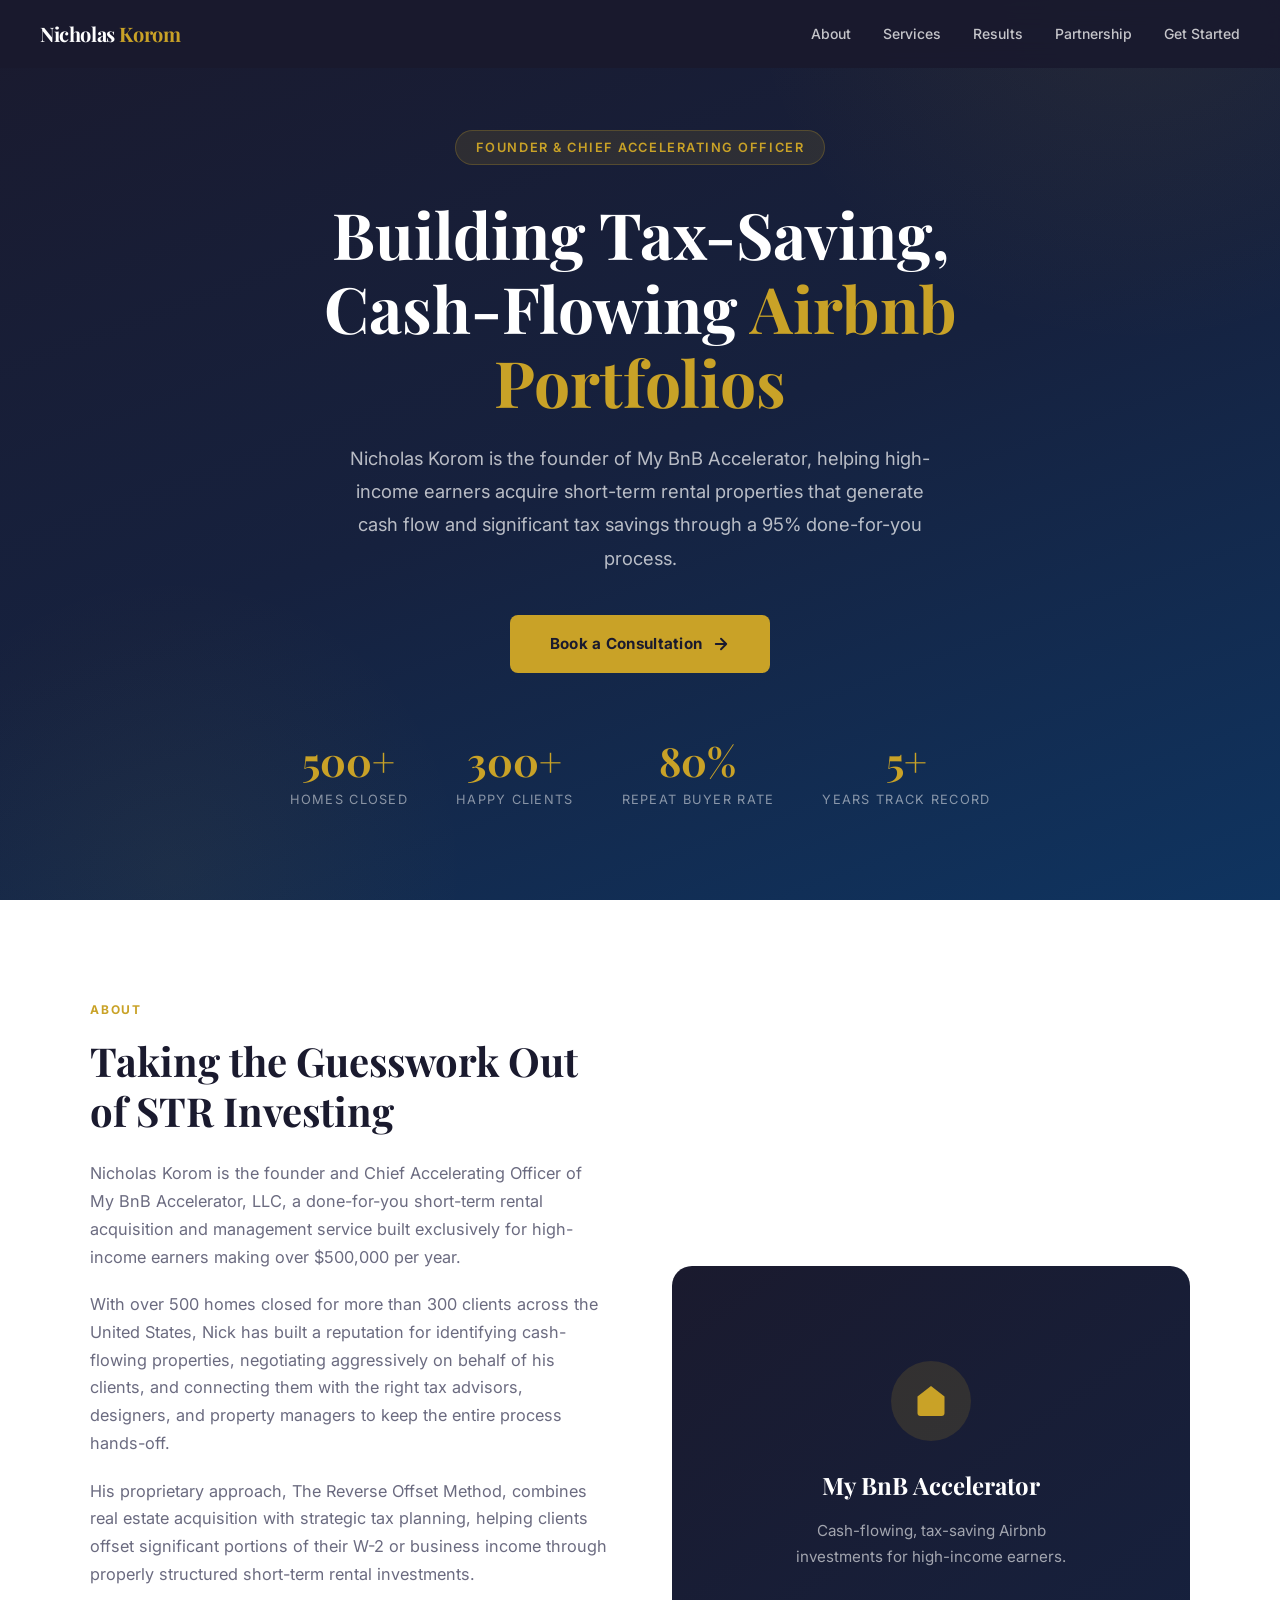
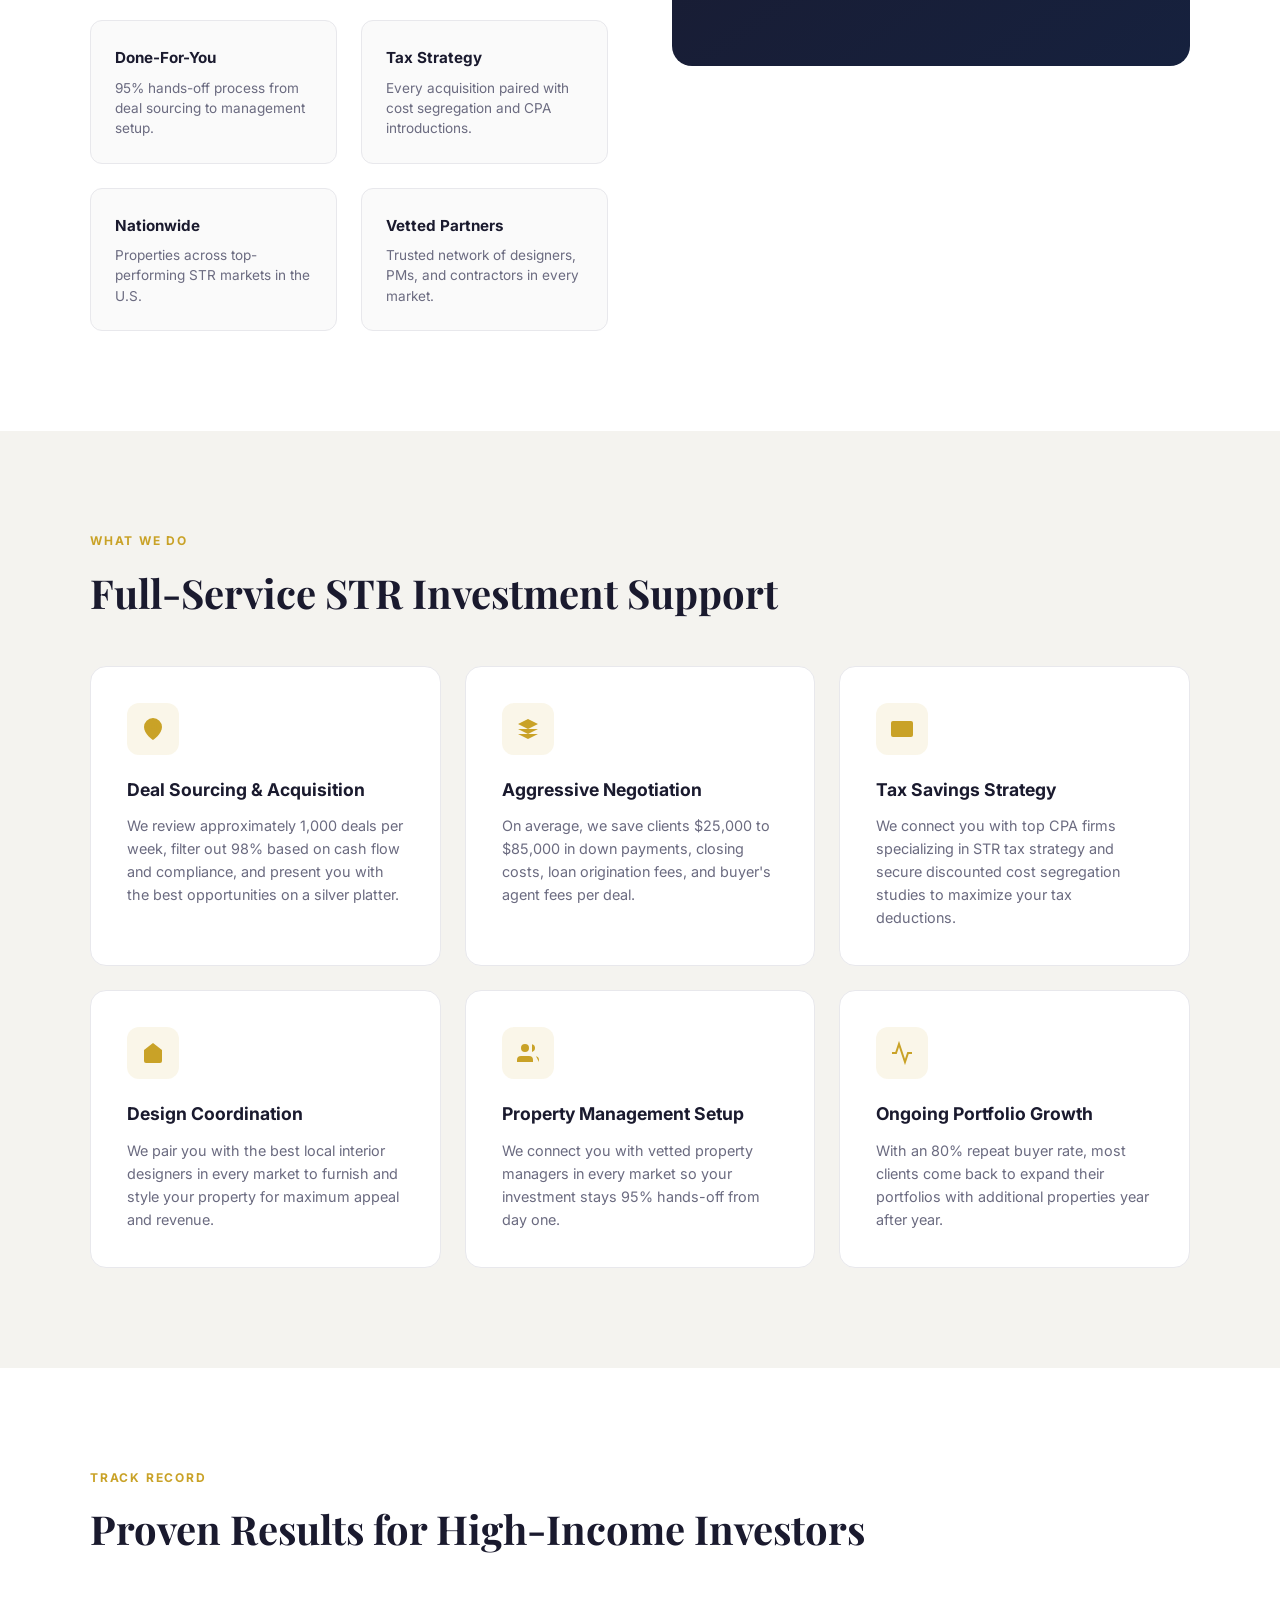
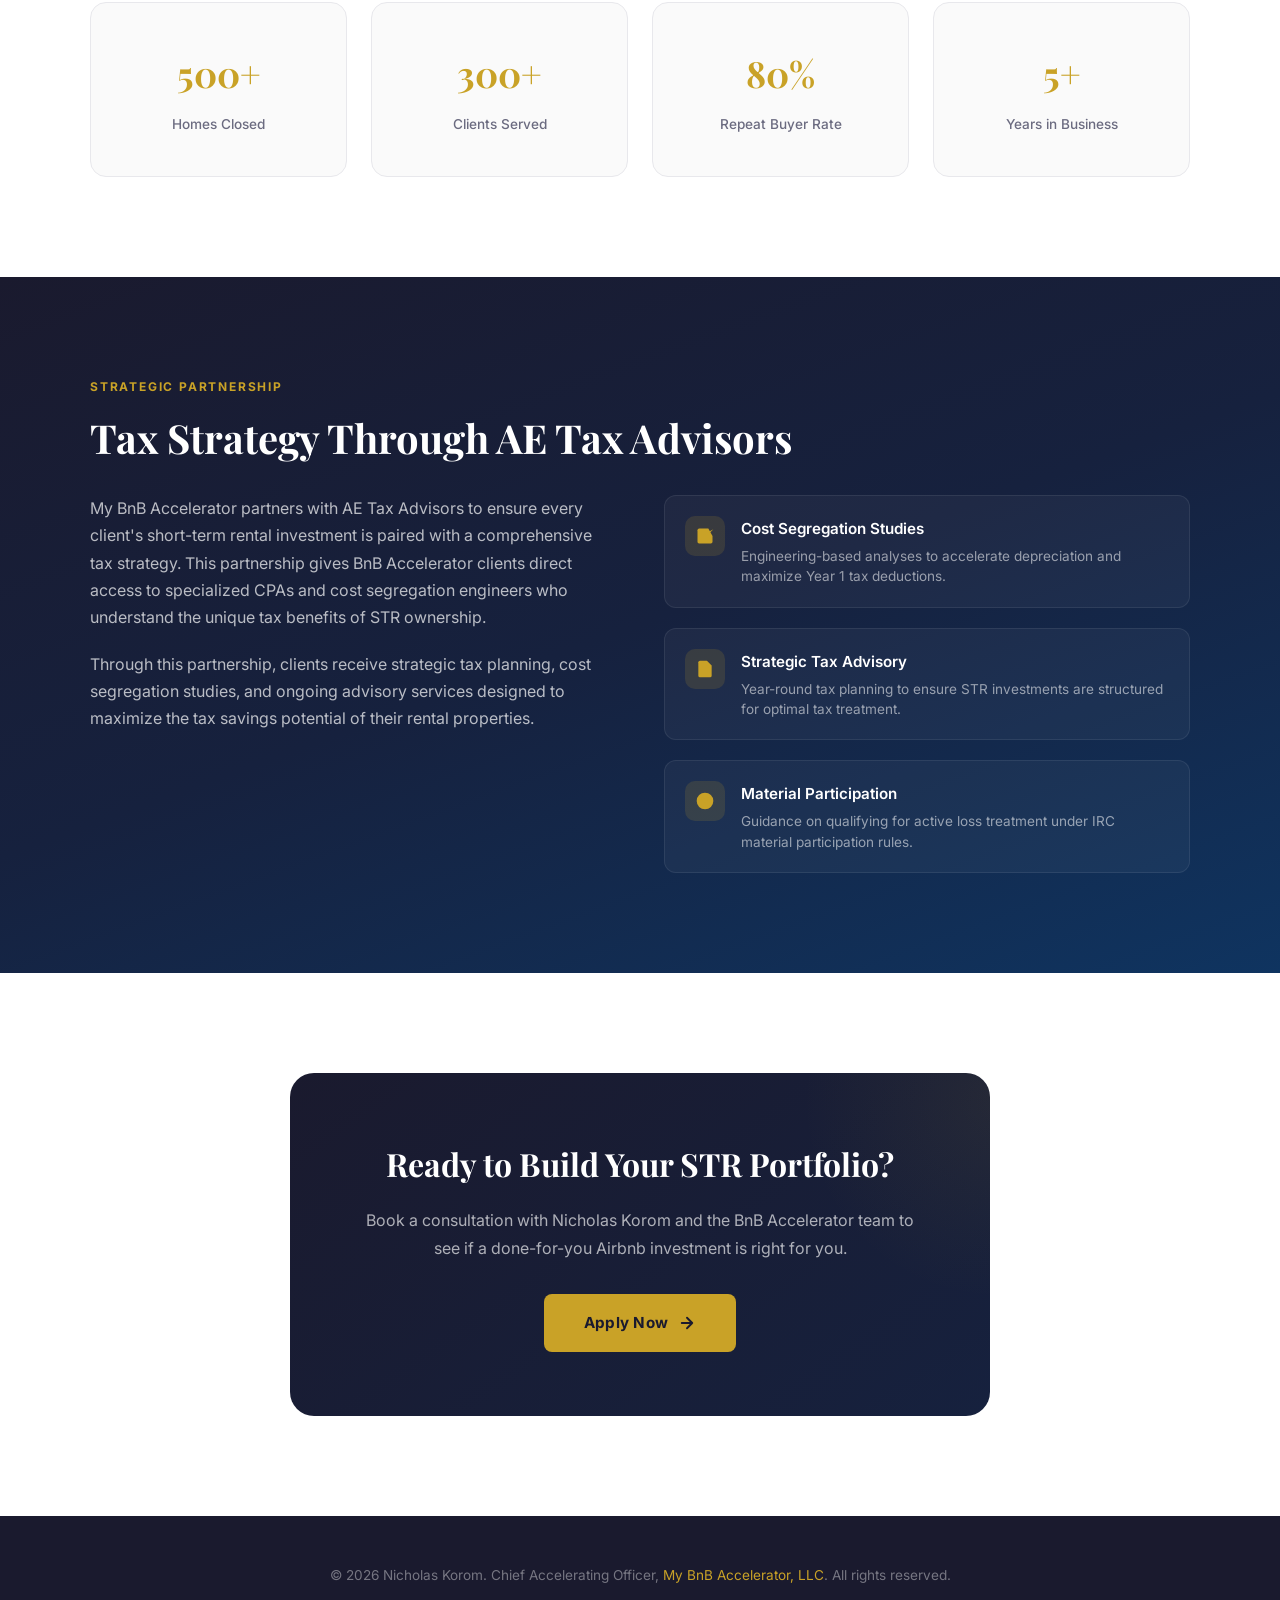
==== index.html @ 07a7a58a "Add files via upload" ====
<!DOCTYPE html>
<html lang="en">
<head>
    <meta charset="UTF-8">
    <meta name="viewport" content="width=device-width, initial-scale=1.0">
    <title>Nicholas Korom | Chief Accelerating Officer | My BnB Accelerator</title>
    <meta name="description" content="Nicholas Korom is the founder and Chief Accelerating Officer of My BnB Accelerator, LLC, helping high-income earners build tax-saving, cash-flowing short-term rental portfolios.">
    <meta name="og:title" content="Nicholas Korom | Chief Accelerating Officer">
    <meta name="og:description" content="Founder of My BnB Accelerator. 500+ homes closed. 300+ clients. Helping high-income earners build tax-saving Airbnb portfolios.">
    <meta name="og:type" content="website">
    <link rel="preconnect" href="https://fonts.googleapis.com">
    <link rel="preconnect" href="https://fonts.gstatic.com" crossorigin>
    <link href="https://fonts.googleapis.com/css2?family=Inter:wght@300;400;500;600;700;800&family=Playfair+Display:wght@600;700&display=swap" rel="stylesheet">
    <style>
        :root {
            --primary: #1a1a2e;
            --accent: #c9a227;
            --accent-light: #d4b44a;
            --text: #2d2d3a;
            --text-light: #6b6b80;
            --bg: #fafafa;
            --white: #ffffff;
            --border: #e8e8ec;
            --section-alt: #f4f3ef;
        }

        * {
            margin: 0;
            padding: 0;
            box-sizing: border-box;
        }

        html {
            scroll-behavior: smooth;
        }

        body {
            font-family: 'Inter', -apple-system, BlinkMacSystemFont, sans-serif;
            color: var(--text);
            background: var(--bg);
            line-height: 1.7;
            -webkit-font-smoothing: antialiased;
        }

        /* ---- NAV ---- */
        nav {
            position: fixed;
            top: 0;
            left: 0;
            right: 0;
            z-index: 100;
            background: rgba(26, 26, 46, 0.95);
            backdrop-filter: blur(12px);
            padding: 0 2rem;
            transition: box-shadow 0.3s;
        }
        nav.scrolled { box-shadow: 0 2px 24px rgba(0,0,0,0.18); }
        .nav-inner {
            max-width: 1200px;
            margin: 0 auto;
            display: flex;
            align-items: center;
            justify-content: space-between;
            height: 68px;
        }
        .nav-logo {
            font-family: 'Playfair Display', serif;
            font-weight: 700;
            font-size: 1.25rem;
            color: var(--white);
            text-decoration: none;
            letter-spacing: -0.02em;
        }
        .nav-logo span { color: var(--accent); }
        .nav-links { display: flex; gap: 2rem; list-style: none; }
        .nav-links a {
            color: rgba(255,255,255,0.75);
            text-decoration: none;
            font-size: 0.875rem;
            font-weight: 500;
            transition: color 0.2s;
        }
        .nav-links a:hover { color: var(--accent); }
        .hamburger {
            display: none;
            flex-direction: column;
            gap: 5px;
            cursor: pointer;
            background: none;
            border: none;
            padding: 4px;
        }
        .hamburger span {
            width: 24px;
            height: 2px;
            background: var(--white);
            border-radius: 2px;
            transition: 0.3s;
        }

        /* ---- HERO ---- */
        .hero {
            min-height: 100vh;
            background: linear-gradient(160deg, #1a1a2e 0%, #16213e 50%, #0f3460 100%);
            display: flex;
            align-items: center;
            justify-content: center;
            padding: 120px 2rem 80px;
            position: relative;
            overflow: hidden;
        }
        .hero::before {
            content: '';
            position: absolute;
            top: -50%;
            right: -20%;
            width: 800px;
            height: 800px;
            background: radial-gradient(circle, rgba(201,162,39,0.08) 0%, transparent 70%);
            border-radius: 50%;
        }
        .hero::after {
            content: '';
            position: absolute;
            bottom: -30%;
            left: -10%;
            width: 600px;
            height: 600px;
            background: radial-gradient(circle, rgba(201,162,39,0.05) 0%, transparent 70%);
            border-radius: 50%;
        }
        .hero-content {
            max-width: 800px;
            text-align: center;
            position: relative;
            z-index: 2;
        }
        .hero-badge {
            display: inline-block;
            padding: 6px 20px;
            background: rgba(201,162,39,0.12);
            border: 1px solid rgba(201,162,39,0.25);
            border-radius: 100px;
            font-size: 0.8rem;
            font-weight: 600;
            color: var(--accent);
            text-transform: uppercase;
            letter-spacing: 0.12em;
            margin-bottom: 2rem;
        }
        .hero h1 {
            font-family: 'Playfair Display', serif;
            font-size: clamp(2.5rem, 6vw, 4rem);
            color: var(--white);
            line-height: 1.15;
            margin-bottom: 1.5rem;
            font-weight: 700;
        }
        .hero h1 span { color: var(--accent); }
        .hero p {
            font-size: 1.15rem;
            color: rgba(255,255,255,0.7);
            max-width: 600px;
            margin: 0 auto 2.5rem;
            line-height: 1.8;
        }
        .hero-cta {
            display: inline-flex;
            align-items: center;
            gap: 10px;
            padding: 16px 40px;
            background: var(--accent);
            color: var(--primary);
            text-decoration: none;
            font-weight: 700;
            font-size: 0.95rem;
            border-radius: 8px;
            transition: all 0.3s;
            letter-spacing: 0.02em;
        }
        .hero-cta:hover {
            background: var(--accent-light);
            transform: translateY(-2px);
            box-shadow: 0 8px 30px rgba(201,162,39,0.3);
        }
        .hero-stats {
            display: flex;
            justify-content: center;
            gap: 3rem;
            margin-top: 4rem;
            flex-wrap: wrap;
        }
        .hero-stat {
            text-align: center;
        }
        .hero-stat-num {
            font-family: 'Playfair Display', serif;
            font-size: 2.5rem;
            font-weight: 700;
            color: var(--accent);
            line-height: 1.2;
        }
        .hero-stat-label {
            font-size: 0.8rem;
            color: rgba(255,255,255,0.5);
            text-transform: uppercase;
            letter-spacing: 0.1em;
            margin-top: 4px;
        }

        /* ---- SECTIONS ---- */
        section {
            padding: 100px 2rem;
        }
        .section-inner {
            max-width: 1100px;
            margin: 0 auto;
        }
        .section-label {
            font-size: 0.75rem;
            font-weight: 700;
            text-transform: uppercase;
            letter-spacing: 0.15em;
            color: var(--accent);
            margin-bottom: 1rem;
        }
        .section-title {
            font-family: 'Playfair Display', serif;
            font-size: clamp(1.75rem, 4vw, 2.5rem);
            color: var(--primary);
            margin-bottom: 1.5rem;
            line-height: 1.25;
        }

        /* ---- ABOUT ---- */
        .about { background: var(--white); }
        .about-grid {
            display: grid;
            grid-template-columns: 1fr 1fr;
            gap: 4rem;
            align-items: center;
        }
        .about-text p {
            color: var(--text-light);
            margin-bottom: 1.25rem;
            font-size: 1.02rem;
        }
        .about-highlights {
            display: grid;
            grid-template-columns: 1fr 1fr;
            gap: 1.5rem;
            margin-top: 2rem;
        }
        .highlight-card {
            padding: 1.5rem;
            background: var(--bg);
            border-radius: 12px;
            border: 1px solid var(--border);
        }
        .highlight-card h4 {
            font-size: 0.95rem;
            font-weight: 700;
            color: var(--primary);
            margin-bottom: 0.4rem;
        }
        .highlight-card p {
            font-size: 0.85rem;
            color: var(--text-light);
            margin: 0;
            line-height: 1.5;
        }
        .about-visual {
            background: linear-gradient(145deg, #1a1a2e, #16213e);
            border-radius: 20px;
            padding: 3rem;
            display: flex;
            flex-direction: column;
            justify-content: center;
            align-items: center;
            text-align: center;
            min-height: 400px;
        }
        .about-visual-icon {
            width: 80px;
            height: 80px;
            border-radius: 50%;
            background: rgba(201,162,39,0.15);
            display: flex;
            align-items: center;
            justify-content: center;
            margin-bottom: 1.5rem;
        }
        .about-visual-icon svg { width: 36px; height: 36px; fill: var(--accent); }
        .about-visual h3 {
            font-family: 'Playfair Display', serif;
            font-size: 1.5rem;
            color: var(--white);
            margin-bottom: 0.75rem;
        }
        .about-visual p {
            color: rgba(255,255,255,0.6);
            font-size: 0.95rem;
            max-width: 280px;
        }

        /* ---- SERVICES ---- */
        .services { background: var(--section-alt); }
        .services-grid {
            display: grid;
            grid-template-columns: repeat(3, 1fr);
            gap: 1.5rem;
            margin-top: 3rem;
        }
        .service-card {
            background: var(--white);
            border-radius: 16px;
            padding: 2.25rem;
            border: 1px solid var(--border);
            transition: all 0.3s;
        }
        .service-card:hover {
            transform: translateY(-4px);
            box-shadow: 0 12px 40px rgba(0,0,0,0.06);
            border-color: var(--accent);
        }
        .service-icon {
            width: 52px;
            height: 52px;
            background: rgba(201,162,39,0.1);
            border-radius: 12px;
            display: flex;
            align-items: center;
            justify-content: center;
            margin-bottom: 1.25rem;
        }
        .service-icon svg { width: 24px; height: 24px; fill: var(--accent); }
        .service-card h3 {
            font-size: 1.1rem;
            font-weight: 700;
            color: var(--primary);
            margin-bottom: 0.6rem;
        }
        .service-card p {
            font-size: 0.9rem;
            color: var(--text-light);
            line-height: 1.6;
        }

        /* ---- RESULTS ---- */
        .results { background: var(--white); }
        .results-grid {
            display: grid;
            grid-template-columns: repeat(4, 1fr);
            gap: 1.5rem;
            margin-top: 3rem;
        }
        .result-card {
            text-align: center;
            padding: 2.5rem 1.5rem;
            background: var(--bg);
            border-radius: 16px;
            border: 1px solid var(--border);
        }
        .result-num {
            font-family: 'Playfair Display', serif;
            font-size: 2.25rem;
            font-weight: 700;
            color: var(--accent);
            margin-bottom: 0.5rem;
        }
        .result-label {
            font-size: 0.85rem;
            color: var(--text-light);
            font-weight: 500;
        }

        /* ---- PARTNERSHIP ---- */
        .partnership {
            background: linear-gradient(160deg, #1a1a2e 0%, #16213e 50%, #0f3460 100%);
            color: var(--white);
        }
        .partnership .section-title { color: var(--white); }
        .partnership-content {
            display: grid;
            grid-template-columns: 1fr 1fr;
            gap: 3rem;
            margin-top: 2rem;
        }
        .partnership-text p {
            color: rgba(255,255,255,0.7);
            margin-bottom: 1.25rem;
            font-size: 1rem;
        }
        .partnership-features {
            display: flex;
            flex-direction: column;
            gap: 1.25rem;
        }
        .partnership-feature {
            display: flex;
            gap: 1rem;
            align-items: flex-start;
            padding: 1.25rem;
            background: rgba(255,255,255,0.04);
            border: 1px solid rgba(255,255,255,0.08);
            border-radius: 12px;
        }
        .partnership-feature-icon {
            width: 40px;
            height: 40px;
            min-width: 40px;
            border-radius: 10px;
            background: rgba(201,162,39,0.15);
            display: flex;
            align-items: center;
            justify-content: center;
        }
        .partnership-feature-icon svg { width: 20px; height: 20px; fill: var(--accent); }
        .partnership-feature h4 {
            font-size: 0.95rem;
            font-weight: 600;
            margin-bottom: 0.25rem;
        }
        .partnership-feature p {
            font-size: 0.85rem;
            color: rgba(255,255,255,0.55);
            margin: 0;
            line-height: 1.5;
        }

        /* ---- CTA ---- */
        .cta-section {
            background: var(--white);
            text-align: center;
        }
        .cta-box {
            max-width: 700px;
            margin: 0 auto;
            padding: 4rem;
            background: linear-gradient(145deg, #1a1a2e, #16213e);
            border-radius: 24px;
            position: relative;
            overflow: hidden;
        }
        .cta-box::before {
            content: '';
            position: absolute;
            top: -50%;
            right: -30%;
            width: 400px;
            height: 400px;
            background: radial-gradient(circle, rgba(201,162,39,0.08) 0%, transparent 70%);
            border-radius: 50%;
        }
        .cta-box h2 {
            font-family: 'Playfair Display', serif;
            font-size: 2rem;
            color: var(--white);
            margin-bottom: 1rem;
            position: relative;
        }
        .cta-box p {
            color: rgba(255,255,255,0.65);
            margin-bottom: 2rem;
            font-size: 1rem;
            position: relative;
        }
        .cta-box .hero-cta { position: relative; }

        /* ---- FOOTER ---- */
        footer {
            background: var(--primary);
            padding: 3rem 2rem;
            text-align: center;
        }
        footer p {
            color: rgba(255,255,255,0.4);
            font-size: 0.85rem;
        }
        footer a { color: var(--accent); text-decoration: none; }
        footer a:hover { text-decoration: underline; }

        /* ---- MOBILE ---- */
        @media (max-width: 900px) {
            .nav-links { display: none; }
            .nav-links.open {
                display: flex;
                flex-direction: column;
                position: absolute;
                top: 68px;
                left: 0;
                right: 0;
                background: var(--primary);
                padding: 1.5rem 2rem;
                gap: 1rem;
            }
            .hamburger { display: flex; }
            .about-grid,
            .partnership-content { grid-template-columns: 1fr; }
            .services-grid { grid-template-columns: 1fr; }
            .results-grid { grid-template-columns: 1fr 1fr; }
            .hero-stats { gap: 2rem; }
            .cta-box { padding: 2.5rem 1.5rem; }
        }
        @media (max-width: 500px) {
            .results-grid { grid-template-columns: 1fr; }
            .about-highlights { grid-template-columns: 1fr; }
        }
    </style>
</head>
<body>

<!-- NAV -->
<nav id="navbar">
    <div class="nav-inner">
        <a href="#" class="nav-logo">Nicholas <span>Korom</span></a>
        <ul class="nav-links" id="navLinks">
            <li><a href="#about">About</a></li>
            <li><a href="#services">Services</a></li>
            <li><a href="#results">Results</a></li>
            <li><a href="#partnership">Partnership</a></li>
            <li><a href="#contact">Get Started</a></li>
        </ul>
        <button class="hamburger" id="hamburger" aria-label="Menu">
            <span></span><span></span><span></span>
        </button>
    </div>
</nav>

<!-- HERO -->
<section class="hero">
    <div class="hero-content">
        <div class="hero-badge">Founder &amp; Chief Accelerating Officer</div>
        <h1>Building Tax-Saving, Cash-Flowing <span>Airbnb Portfolios</span></h1>
        <p>Nicholas Korom is the founder of My BnB Accelerator, helping high-income earners acquire short-term rental properties that generate cash flow and significant tax savings through a 95% done-for-you process.</p>
        <a href="#contact" class="hero-cta">
            Book a Consultation
            <svg width="18" height="18" viewBox="0 0 24 24" fill="none" stroke="currentColor" stroke-width="2.5" stroke-linecap="round" stroke-linejoin="round"><path d="M5 12h14M12 5l7 7-7 7"/></svg>
        </a>
        <div class="hero-stats">
            <div class="hero-stat">
                <div class="hero-stat-num">500+</div>
                <div class="hero-stat-label">Homes Closed</div>
            </div>
            <div class="hero-stat">
                <div class="hero-stat-num">300+</div>
                <div class="hero-stat-label">Happy Clients</div>
            </div>
            <div class="hero-stat">
                <div class="hero-stat-num">80%</div>
                <div class="hero-stat-label">Repeat Buyer Rate</div>
            </div>
            <div class="hero-stat">
                <div class="hero-stat-num">5+</div>
                <div class="hero-stat-label">Years Track Record</div>
            </div>
        </div>
    </div>
</section>

<!-- ABOUT -->
<section class="about" id="about">
    <div class="section-inner">
        <div class="about-grid">
            <div class="about-text">
                <div class="section-label">About</div>
                <h2 class="section-title">Taking the Guesswork Out of STR Investing</h2>
                <p>Nicholas Korom is the founder and Chief Accelerating Officer of My BnB Accelerator, LLC, a done-for-you short-term rental acquisition and management service built exclusively for high-income earners making over $500,000 per year.</p>
                <p>With over 500 homes closed for more than 300 clients across the United States, Nick has built a reputation for identifying cash-flowing properties, negotiating aggressively on behalf of his clients, and connecting them with the right tax advisors, designers, and property managers to keep the entire process hands-off.</p>
                <p>His proprietary approach, The Reverse Offset Method, combines real estate acquisition with strategic tax planning, helping clients offset significant portions of their W-2 or business income through properly structured short-term rental investments.</p>
                <div class="about-highlights">
                    <div class="highlight-card">
                        <h4>Done-For-You</h4>
                        <p>95% hands-off process from deal sourcing to management setup.</p>
                    </div>
                    <div class="highlight-card">
                        <h4>Tax Strategy</h4>
                        <p>Every acquisition paired with cost segregation and CPA introductions.</p>
                    </div>
                    <div class="highlight-card">
                        <h4>Nationwide</h4>
                        <p>Properties across top-performing STR markets in the U.S.</p>
                    </div>
                    <div class="highlight-card">
                        <h4>Vetted Partners</h4>
                        <p>Trusted network of designers, PMs, and contractors in every market.</p>
                    </div>
                </div>
            </div>
            <div class="about-visual">
                <div class="about-visual-icon">
                    <svg viewBox="0 0 24 24"><path d="M3 9l9-7 9 7v11a2 2 0 01-2 2H5a2 2 0 01-2-2V9z"/><polyline points="9 22 9 12 15 12 15 22" fill="none" stroke="#c9a227" stroke-width="2"/></svg>
                </div>
                <h3>My BnB Accelerator</h3>
                <p>Cash-flowing, tax-saving Airbnb investments for high-income earners.</p>
            </div>
        </div>
    </div>
</section>

<!-- SERVICES -->
<section class="services" id="services">
    <div class="section-inner">
        <div class="section-label">What We Do</div>
        <h2 class="section-title">Full-Service STR Investment Support</h2>
        <div class="services-grid">
            <div class="service-card">
                <div class="service-icon">
                    <svg viewBox="0 0 24 24"><path d="M21 10c0 7-9 13-9 13s-9-6-9-13a9 9 0 0118 0z"/><circle cx="12" cy="10" r="3" fill="none" stroke="#c9a227" stroke-width="2"/></svg>
                </div>
                <h3>Deal Sourcing &amp; Acquisition</h3>
                <p>We review approximately 1,000 deals per week, filter out 98% based on cash flow and compliance, and present you with the best opportunities on a silver platter.</p>
            </div>
            <div class="service-card">
                <div class="service-icon">
                    <svg viewBox="0 0 24 24"><path d="M12 2L2 7l10 5 10-5-10-5zM2 17l10 5 10-5M2 12l10 5 10-5"/></svg>
                </div>
                <h3>Aggressive Negotiation</h3>
                <p>On average, we save clients $25,000 to $85,000 in down payments, closing costs, loan origination fees, and buyer's agent fees per deal.</p>
            </div>
            <div class="service-card">
                <div class="service-icon">
                    <svg viewBox="0 0 24 24"><rect x="1" y="4" width="22" height="16" rx="2" ry="2"/><line x1="1" y1="10" x2="23" y2="10" stroke="#c9a227" stroke-width="2"/></svg>
                </div>
                <h3>Tax Savings Strategy</h3>
                <p>We connect you with top CPA firms specializing in STR tax strategy and secure discounted cost segregation studies to maximize your tax deductions.</p>
            </div>
            <div class="service-card">
                <div class="service-icon">
                    <svg viewBox="0 0 24 24"><path d="M3 9l9-7 9 7v11a2 2 0 01-2 2H5a2 2 0 01-2-2V9z"/></svg>
                </div>
                <h3>Design Coordination</h3>
                <p>We pair you with the best local interior designers in every market to furnish and style your property for maximum appeal and revenue.</p>
            </div>
            <div class="service-card">
                <div class="service-icon">
                    <svg viewBox="0 0 24 24"><path d="M17 21v-2a4 4 0 00-4-4H5a4 4 0 00-4 4v2"/><circle cx="9" cy="7" r="4"/><path d="M23 21v-2a4 4 0 00-3-3.87"/><path d="M16 3.13a4 4 0 010 7.75"/></svg>
                </div>
                <h3>Property Management Setup</h3>
                <p>We connect you with vetted property managers in every market so your investment stays 95% hands-off from day one.</p>
            </div>
            <div class="service-card">
                <div class="service-icon">
                    <svg viewBox="0 0 24 24"><polyline points="22 12 18 12 15 21 9 3 6 12 2 12" fill="none" stroke="#c9a227" stroke-width="2"/></svg>
                </div>
                <h3>Ongoing Portfolio Growth</h3>
                <p>With an 80% repeat buyer rate, most clients come back to expand their portfolios with additional properties year after year.</p>
            </div>
        </div>
    </div>
</section>

<!-- RESULTS -->
<section class="results" id="results">
    <div class="section-inner">
        <div class="section-label">Track Record</div>
        <h2 class="section-title">Proven Results for High-Income Investors</h2>
        <div class="results-grid">
            <div class="result-card">
                <div class="result-num">500+</div>
                <div class="result-label">Homes Closed</div>
            </div>
            <div class="result-card">
                <div class="result-num">300+</div>
                <div class="result-label">Clients Served</div>
            </div>
            <div class="result-card">
                <div class="result-num">80%</div>
                <div class="result-label">Repeat Buyer Rate</div>
            </div>
            <div class="result-card">
                <div class="result-num">5+</div>
                <div class="result-label">Years in Business</div>
            </div>
        </div>
    </div>
</section>

<!-- PARTNERSHIP -->
<section class="partnership" id="partnership">
    <div class="section-inner">
        <div class="section-label">Strategic Partnership</div>
        <h2 class="section-title">Tax Strategy Through AE Tax Advisors</h2>
        <div class="partnership-content">
            <div class="partnership-text">
                <p>My BnB Accelerator partners with AE Tax Advisors to ensure every client's short-term rental investment is paired with a comprehensive tax strategy. This partnership gives BnB Accelerator clients direct access to specialized CPAs and cost segregation engineers who understand the unique tax benefits of STR ownership.</p>
                <p>Through this partnership, clients receive strategic tax planning, cost segregation studies, and ongoing advisory services designed to maximize the tax savings potential of their rental properties.</p>
            </div>
            <div class="partnership-features">
                <div class="partnership-feature">
                    <div class="partnership-feature-icon">
                        <svg viewBox="0 0 24 24"><path d="M9 11l3 3L22 4"/><path d="M21 12v7a2 2 0 01-2 2H5a2 2 0 01-2-2V5a2 2 0 012-2h11"/></svg>
                    </div>
                    <div>
                        <h4>Cost Segregation Studies</h4>
                        <p>Engineering-based analyses to accelerate depreciation and maximize Year 1 tax deductions.</p>
                    </div>
                </div>
                <div class="partnership-feature">
                    <div class="partnership-feature-icon">
                        <svg viewBox="0 0 24 24"><path d="M14 2H6a2 2 0 00-2 2v16a2 2 0 002 2h12a2 2 0 002-2V8z"/><polyline points="14 2 14 8 20 8"/></svg>
                    </div>
                    <div>
                        <h4>Strategic Tax Advisory</h4>
                        <p>Year-round tax planning to ensure STR investments are structured for optimal tax treatment.</p>
                    </div>
                </div>
                <div class="partnership-feature">
                    <div class="partnership-feature-icon">
                        <svg viewBox="0 0 24 24"><circle cx="12" cy="12" r="10"/><path d="M16 8l-4 4-4-4" fill="none" stroke="#c9a227" stroke-width="2"/></svg>
                    </div>
                    <div>
                        <h4>Material Participation</h4>
                        <p>Guidance on qualifying for active loss treatment under IRC material participation rules.</p>
                    </div>
                </div>
            </div>
        </div>
    </div>
</section>

<!-- CTA -->
<section class="cta-section" id="contact">
    <div class="section-inner">
        <div class="cta-box">
            <h2>Ready to Build Your STR Portfolio?</h2>
            <p>Book a consultation with Nicholas Korom and the BnB Accelerator team to see if a done-for-you Airbnb investment is right for you.</p>
            <a href="https://mybnbaccelerator.com/scb-schedule-appointment" class="hero-cta" target="_blank" rel="noopener">
                Apply Now
                <svg width="18" height="18" viewBox="0 0 24 24" fill="none" stroke="currentColor" stroke-width="2.5" stroke-linecap="round" stroke-linejoin="round"><path d="M5 12h14M12 5l7 7-7 7"/></svg>
            </a>
        </div>
    </div>
</section>

<!-- FOOTER -->
<footer>
    <p>&copy; 2026 Nicholas Korom. Chief Accelerating Officer, <a href="https://mybnbaccelerator.com" target="_blank" rel="noopener">My BnB Accelerator, LLC</a>. All rights reserved.</p>
</footer>

<script>
    // Navbar scroll effect
    window.addEventListener('scroll', () => {
        document.getElementById('navbar').classList.toggle('scrolled', window.scrollY > 50);
    });
    // Mobile menu
    document.getElementById('hamburger').addEventListener('click', () => {
        document.getElementById('navLinks').classList.toggle('open');
    });
    // Close mobile menu on link click
    document.querySelectorAll('.nav-links a').forEach(link => {
        link.addEventListener('click', () => {
            document.getElementById('navLinks').classList.remove('open');
        });
    });
</script>

</body>
</html>
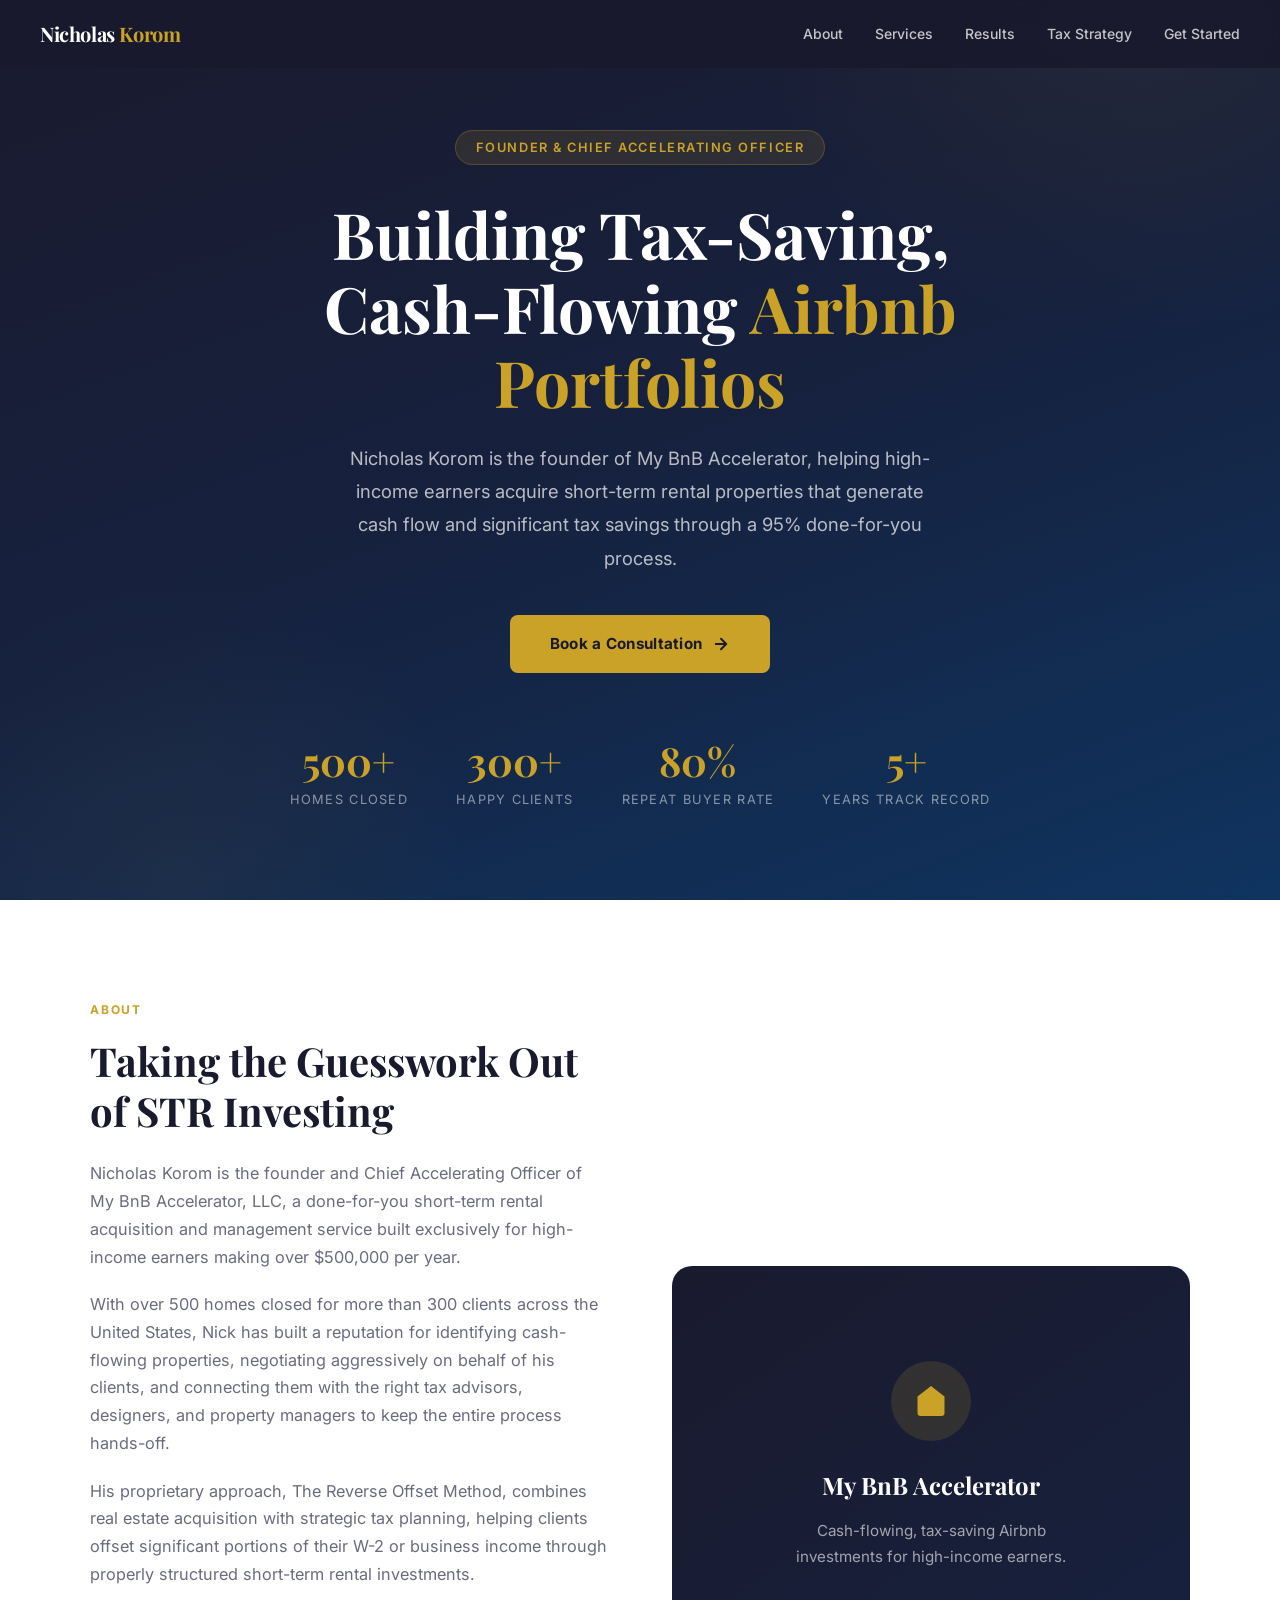
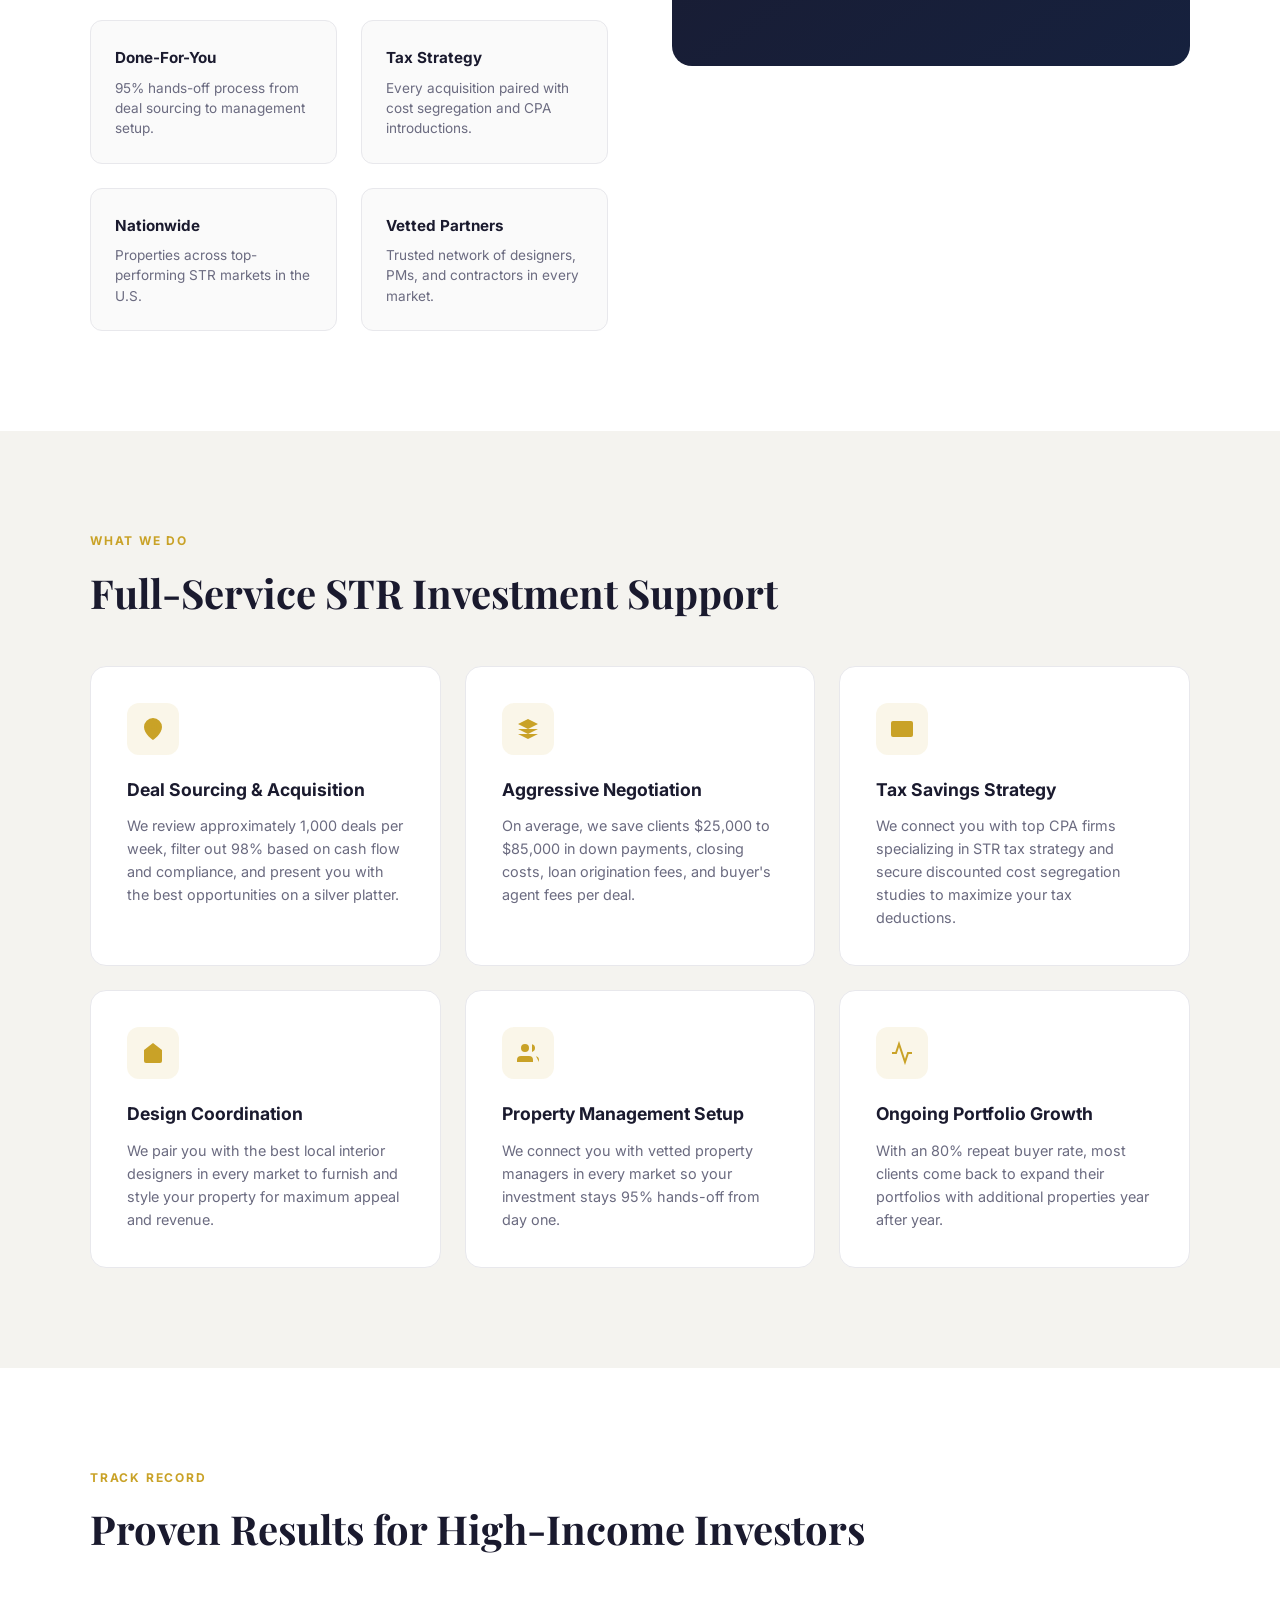
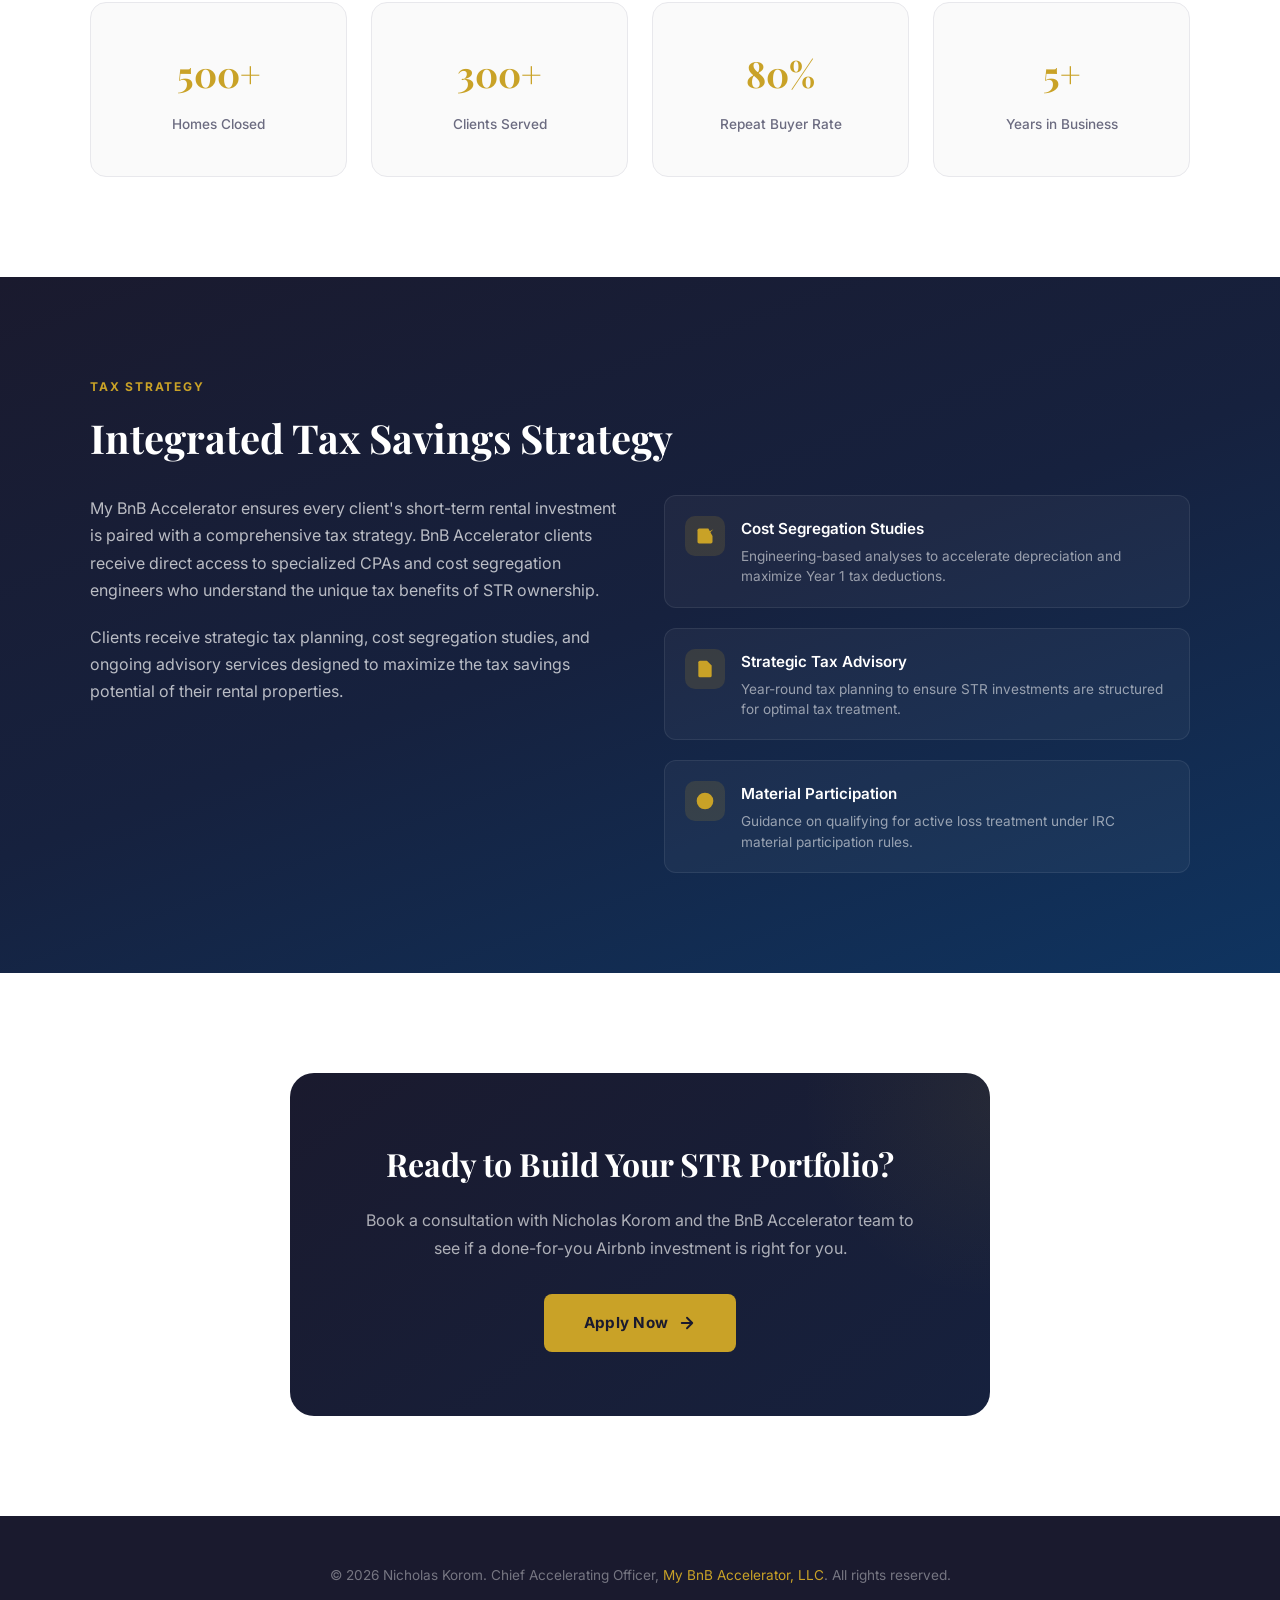
==== commit 0444ce49: "Enhance SEO and update partnership section titles Updated meta tags for SEO and changed section titl" ====
--- a/index.html
+++ b/index.html
@@ -5,9 +5,17 @@
     <meta name="viewport" content="width=device-width, initial-scale=1.0">
     <title>Nicholas Korom | Chief Accelerating Officer | My BnB Accelerator</title>
     <meta name="description" content="Nicholas Korom is the founder and Chief Accelerating Officer of My BnB Accelerator, LLC, helping high-income earners build tax-saving, cash-flowing short-term rental portfolios.">
-    <meta name="og:title" content="Nicholas Korom | Chief Accelerating Officer">
-    <meta name="og:description" content="Founder of My BnB Accelerator. 500+ homes closed. 300+ clients. Helping high-income earners build tax-saving Airbnb portfolios.">
-    <meta name="og:type" content="website">
+    <meta name="robots" content="index, follow">
+    <link rel="canonical" href="https://nickkorom.vercel.app/">
+    <meta property="og:title" content="Nicholas Korom | Chief Accelerating Officer">
+    <meta property="og:description" content="Founder of My BnB Accelerator. 500+ homes closed. 300+ clients. Helping high-income earners build tax-saving Airbnb portfolios.">
+    <meta property="og:type" content="website">
+    <meta property="og:url" content="https://nickkorom.vercel.app/">
+    <meta property="og:image" content="https://nickkorom.vercel.app/og-image.png">
+    <meta name="twitter:card" content="summary_large_image">
+    <meta name="twitter:title" content="Nicholas Korom | Chief Accelerating Officer">
+    <meta name="twitter:description" content="Founder of My BnB Accelerator. 500+ homes closed. 300+ clients. Helping high-income earners build tax-saving Airbnb portfolios.">
+    <meta name="twitter:image" content="https://nickkorom.vercel.app/og-image.png">
     <link rel="preconnect" href="https://fonts.googleapis.com">
     <link rel="preconnect" href="https://fonts.gstatic.com" crossorigin>
     <link href="https://fonts.googleapis.com/css2?family=Inter:wght@300;400;500;600;700;800&family=Playfair+Display:wght@600;700&display=swap" rel="stylesheet">
@@ -518,7 +526,7 @@
             <li><a href="#about">About</a></li>
             <li><a href="#services">Services</a></li>
             <li><a href="#results">Results</a></li>
-            <li><a href="#partnership">Partnership</a></li>
+            <li><a href="#partnership">Tax Strategy</a></li>
             <li><a href="#contact">Get Started</a></li>
         </ul>
         <button class="hamburger" id="hamburger" aria-label="Menu">
@@ -679,12 +687,12 @@
 <!-- PARTNERSHIP -->
 <section class="partnership" id="partnership">
     <div class="section-inner">
-        <div class="section-label">Strategic Partnership</div>
-        <h2 class="section-title">Tax Strategy Through AE Tax Advisors</h2>
+        <div class="section-label">Tax Strategy</div>
+        <h2 class="section-title">Integrated Tax Savings Strategy</h2>
         <div class="partnership-content">
             <div class="partnership-text">
-                <p>My BnB Accelerator partners with AE Tax Advisors to ensure every client's short-term rental investment is paired with a comprehensive tax strategy. This partnership gives BnB Accelerator clients direct access to specialized CPAs and cost segregation engineers who understand the unique tax benefits of STR ownership.</p>
-                <p>Through this partnership, clients receive strategic tax planning, cost segregation studies, and ongoing advisory services designed to maximize the tax savings potential of their rental properties.</p>
+                <p>My BnB Accelerator ensures every client's short-term rental investment is paired with a comprehensive tax strategy. BnB Accelerator clients receive direct access to specialized CPAs and cost segregation engineers who understand the unique tax benefits of STR ownership.</p>
+                <p>Clients receive strategic tax planning, cost segregation studies, and ongoing advisory services designed to maximize the tax savings potential of their rental properties.</p>
             </div>
             <div class="partnership-features">
                 <div class="partnership-feature">
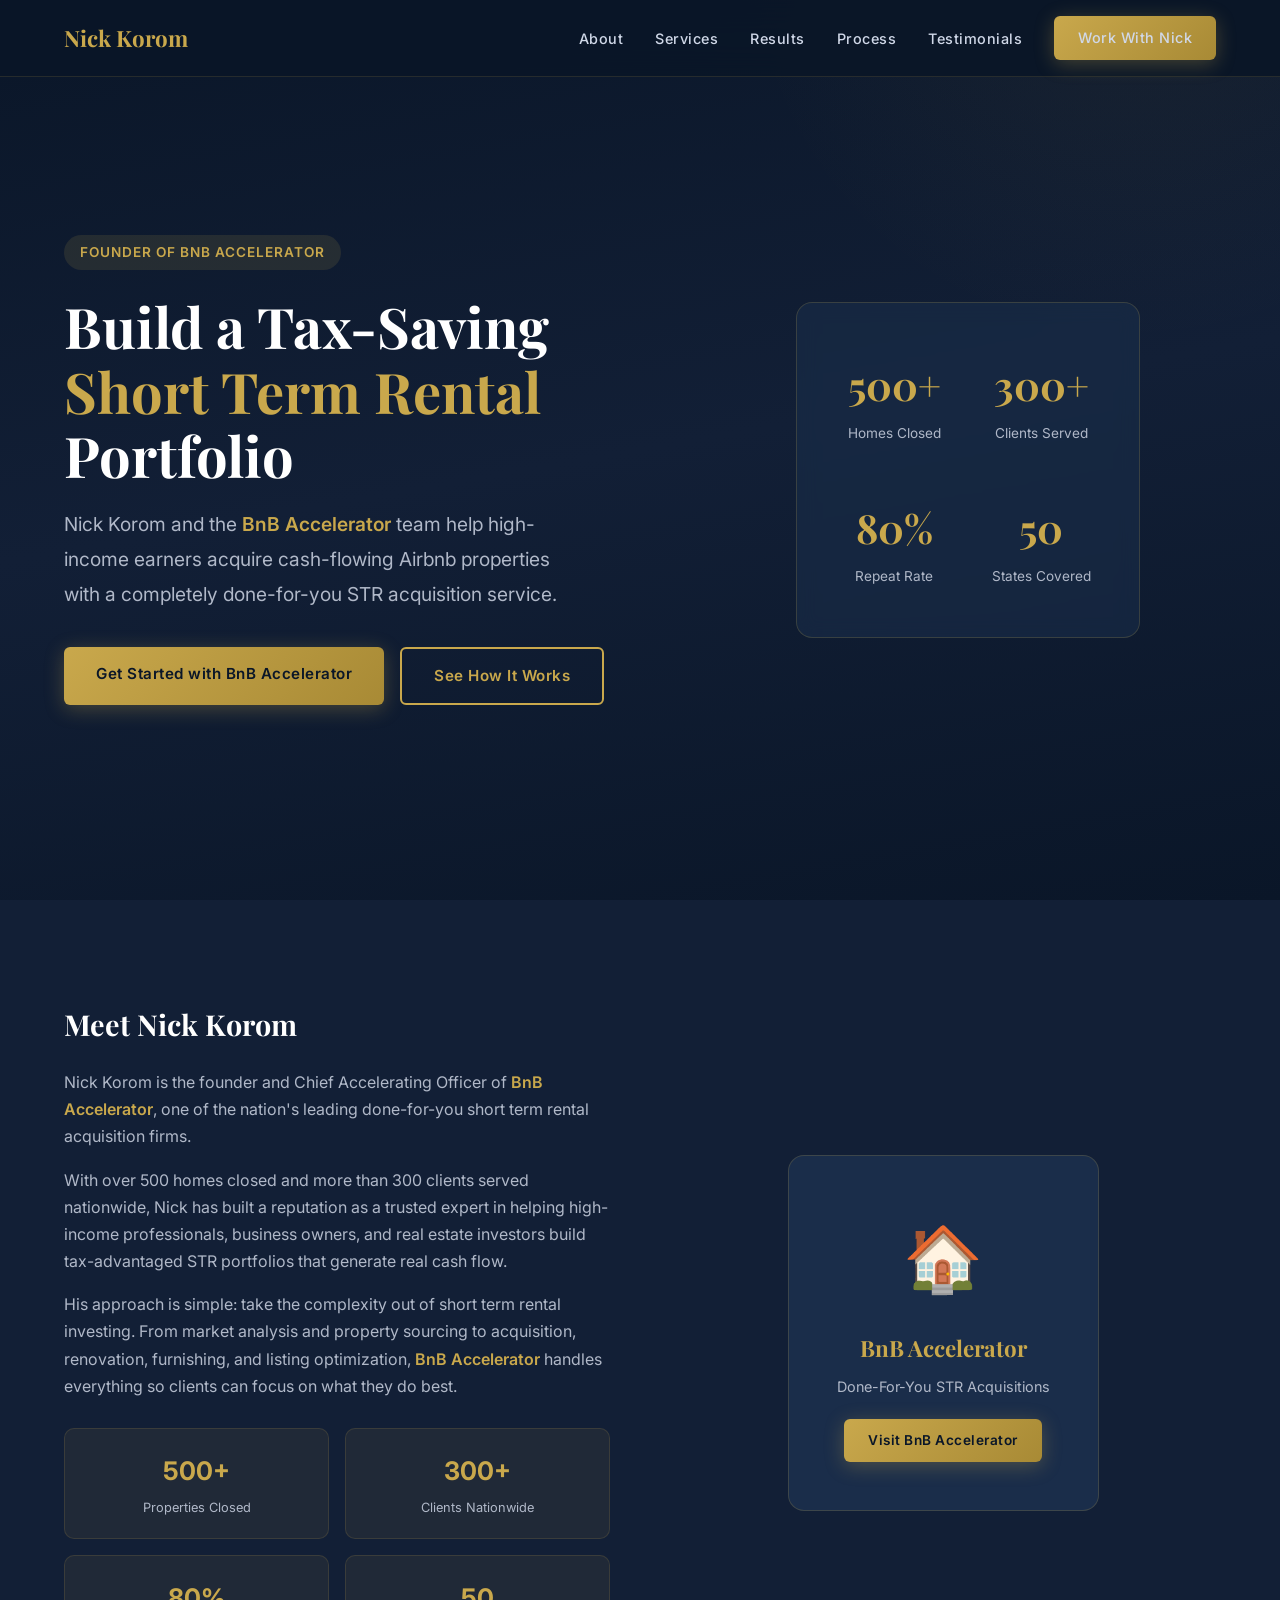
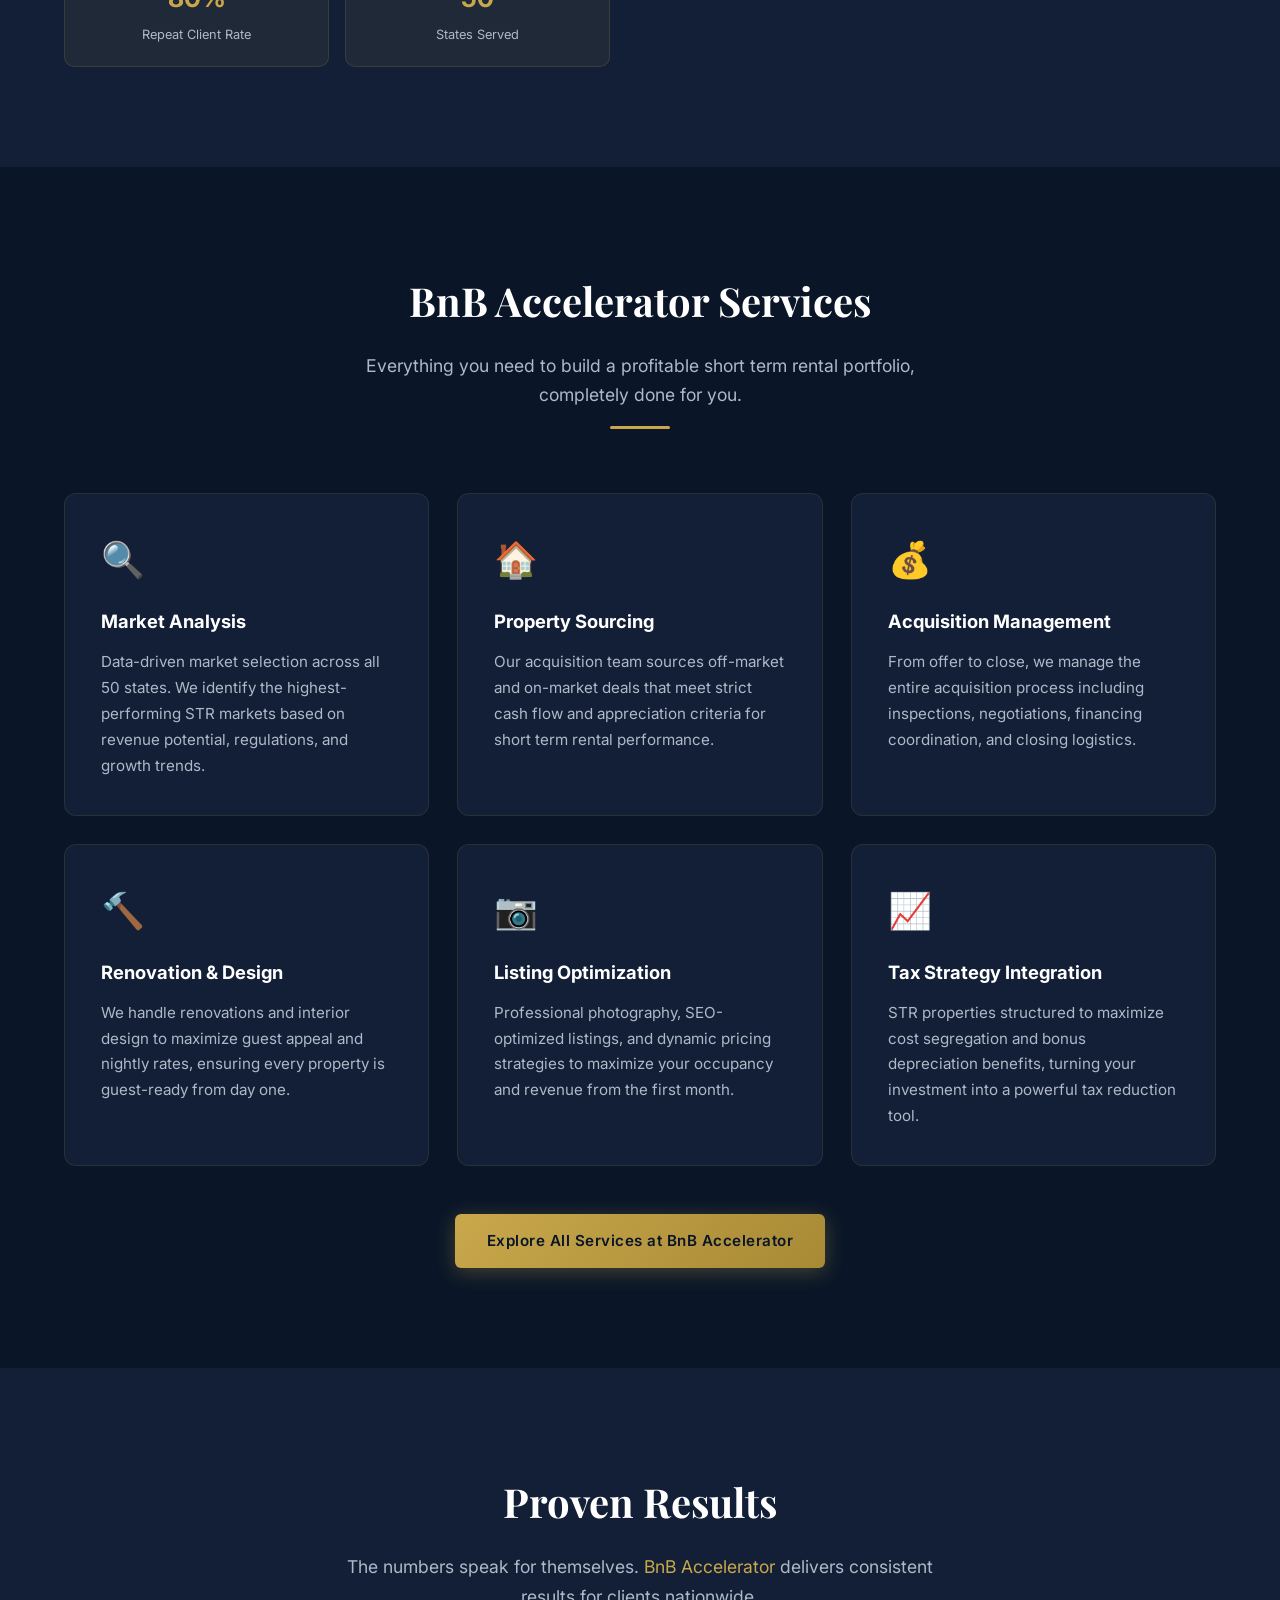
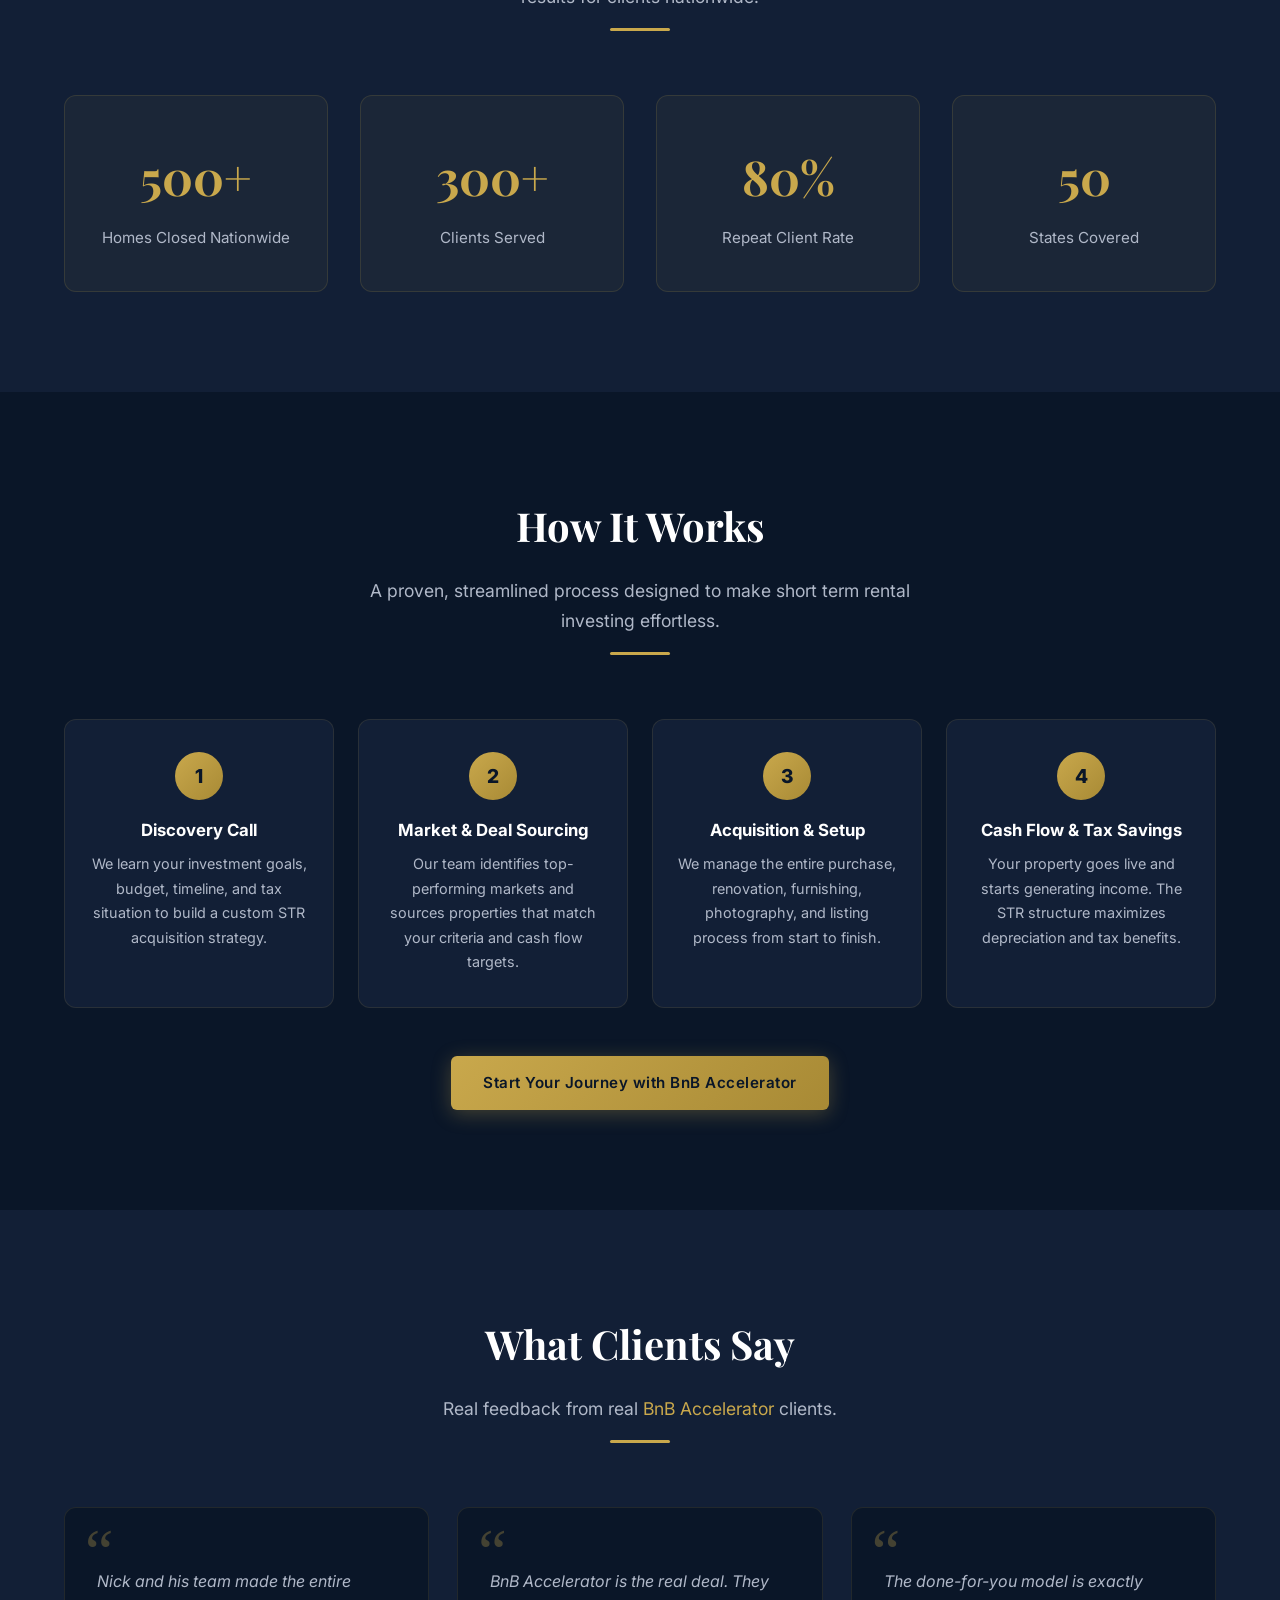
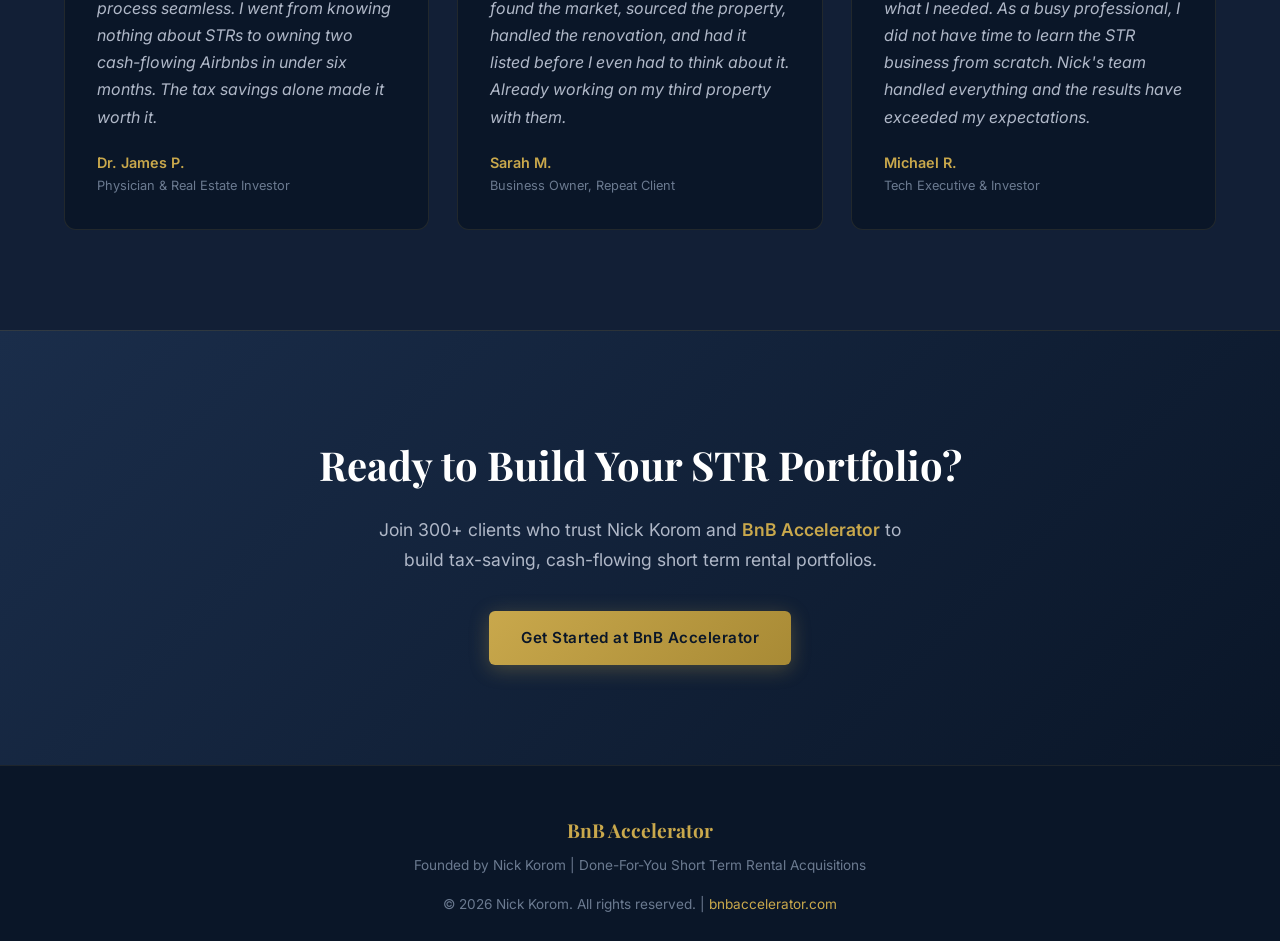
==== commit 0262985d: "Update print statement from 'Hello' to 'Goodbye'" ====
--- a/index.html
+++ b/index.html
@@ -1,767 +1,532 @@
 <!DOCTYPE html>
 <html lang="en">
 <head>
-    <meta charset="UTF-8">
-    <meta name="viewport" content="width=device-width, initial-scale=1.0">
-    <title>Nicholas Korom | Chief Accelerating Officer | My BnB Accelerator</title>
-    <meta name="description" content="Nicholas Korom is the founder and Chief Accelerating Officer of My BnB Accelerator, LLC, helping high-income earners build tax-saving, cash-flowing short-term rental portfolios.">
-    <meta name="robots" content="index, follow">
-    <link rel="canonical" href="https://nickkorom.vercel.app/">
-    <meta property="og:title" content="Nicholas Korom | Chief Accelerating Officer">
-    <meta property="og:description" content="Founder of My BnB Accelerator. 500+ homes closed. 300+ clients. Helping high-income earners build tax-saving Airbnb portfolios.">
-    <meta property="og:type" content="website">
-    <meta property="og:url" content="https://nickkorom.vercel.app/">
-    <meta property="og:image" content="https://nickkorom.vercel.app/og-image.png">
-    <meta name="twitter:card" content="summary_large_image">
-    <meta name="twitter:title" content="Nicholas Korom | Chief Accelerating Officer">
-    <meta name="twitter:description" content="Founder of My BnB Accelerator. 500+ homes closed. 300+ clients. Helping high-income earners build tax-saving Airbnb portfolios.">
-    <meta name="twitter:image" content="https://nickkorom.vercel.app/og-image.png">
-    <link rel="preconnect" href="https://fonts.googleapis.com">
-    <link rel="preconnect" href="https://fonts.gstatic.com" crossorigin>
-    <link href="https://fonts.googleapis.com/css2?family=Inter:wght@300;400;500;600;700;800&family=Playfair+Display:wght@600;700&display=swap" rel="stylesheet">
-    <style>
-        :root {
-            --primary: #1a1a2e;
-            --accent: #c9a227;
-            --accent-light: #d4b44a;
-            --text: #2d2d3a;
-            --text-light: #6b6b80;
-            --bg: #fafafa;
-            --white: #ffffff;
-            --border: #e8e8ec;
-            --section-alt: #f4f3ef;
-        }
-
-        * {
-            margin: 0;
-            padding: 0;
-            box-sizing: border-box;
-        }
-
-        html {
-            scroll-behavior: smooth;
-        }
-
-        body {
-            font-family: 'Inter', -apple-system, BlinkMacSystemFont, sans-serif;
-            color: var(--text);
-            background: var(--bg);
-            line-height: 1.7;
-            -webkit-font-smoothing: antialiased;
-        }
-
-        /* ---- NAV ---- */
-        nav {
-            position: fixed;
-            top: 0;
-            left: 0;
-            right: 0;
-            z-index: 100;
-            background: rgba(26, 26, 46, 0.95);
-            backdrop-filter: blur(12px);
-            padding: 0 2rem;
-            transition: box-shadow 0.3s;
-        }
-        nav.scrolled { box-shadow: 0 2px 24px rgba(0,0,0,0.18); }
-        .nav-inner {
-            max-width: 1200px;
-            margin: 0 auto;
-            display: flex;
-            align-items: center;
-            justify-content: space-between;
-            height: 68px;
-        }
-        .nav-logo {
-            font-family: 'Playfair Display', serif;
-            font-weight: 700;
-            font-size: 1.25rem;
-            color: var(--white);
-            text-decoration: none;
-            letter-spacing: -0.02em;
-        }
-        .nav-logo span { color: var(--accent); }
-        .nav-links { display: flex; gap: 2rem; list-style: none; }
-        .nav-links a {
-            color: rgba(255,255,255,0.75);
-            text-decoration: none;
-            font-size: 0.875rem;
-            font-weight: 500;
-            transition: color 0.2s;
-        }
-        .nav-links a:hover { color: var(--accent); }
-        .hamburger {
-            display: none;
-            flex-direction: column;
-            gap: 5px;
-            cursor: pointer;
-            background: none;
-            border: none;
-            padding: 4px;
-        }
-        .hamburger span {
-            width: 24px;
-            height: 2px;
-            background: var(--white);
-            border-radius: 2px;
-            transition: 0.3s;
-        }
-
-        /* ---- HERO ---- */
-        .hero {
-            min-height: 100vh;
-            background: linear-gradient(160deg, #1a1a2e 0%, #16213e 50%, #0f3460 100%);
-            display: flex;
-            align-items: center;
-            justify-content: center;
-            padding: 120px 2rem 80px;
-            position: relative;
-            overflow: hidden;
-        }
-        .hero::before {
-            content: '';
-            position: absolute;
-            top: -50%;
-            right: -20%;
-            width: 800px;
-            height: 800px;
-            background: radial-gradient(circle, rgba(201,162,39,0.08) 0%, transparent 70%);
-            border-radius: 50%;
-        }
-        .hero::after {
-            content: '';
-            position: absolute;
-            bottom: -30%;
-            left: -10%;
-            width: 600px;
-            height: 600px;
-            background: radial-gradient(circle, rgba(201,162,39,0.05) 0%, transparent 70%);
-            border-radius: 50%;
-        }
-        .hero-content {
-            max-width: 800px;
-            text-align: center;
-            position: relative;
-            z-index: 2;
-        }
-        .hero-badge {
-            display: inline-block;
-            padding: 6px 20px;
-            background: rgba(201,162,39,0.12);
-            border: 1px solid rgba(201,162,39,0.25);
-            border-radius: 100px;
-            font-size: 0.8rem;
-            font-weight: 600;
-            color: var(--accent);
-            text-transform: uppercase;
-            letter-spacing: 0.12em;
-            margin-bottom: 2rem;
-        }
-        .hero h1 {
-            font-family: 'Playfair Display', serif;
-            font-size: clamp(2.5rem, 6vw, 4rem);
-            color: var(--white);
-            line-height: 1.15;
-            margin-bottom: 1.5rem;
-            font-weight: 700;
-        }
-        .hero h1 span { color: var(--accent); }
-        .hero p {
-            font-size: 1.15rem;
-            color: rgba(255,255,255,0.7);
-            max-width: 600px;
-            margin: 0 auto 2.5rem;
-            line-height: 1.8;
-        }
-        .hero-cta {
-            display: inline-flex;
-            align-items: center;
-            gap: 10px;
-            padding: 16px 40px;
-            background: var(--accent);
-            color: var(--primary);
-            text-decoration: none;
-            font-weight: 700;
-            font-size: 0.95rem;
-            border-radius: 8px;
-            transition: all 0.3s;
-            letter-spacing: 0.02em;
-        }
-        .hero-cta:hover {
-            background: var(--accent-light);
-            transform: translateY(-2px);
-            box-shadow: 0 8px 30px rgba(201,162,39,0.3);
-        }
-        .hero-stats {
-            display: flex;
-            justify-content: center;
-            gap: 3rem;
-            margin-top: 4rem;
-            flex-wrap: wrap;
-        }
-        .hero-stat {
-            text-align: center;
-        }
-        .hero-stat-num {
-            font-family: 'Playfair Display', serif;
-            font-size: 2.5rem;
-            font-weight: 700;
-            color: var(--accent);
-            line-height: 1.2;
-        }
-        .hero-stat-label {
-            font-size: 0.8rem;
-            color: rgba(255,255,255,0.5);
-            text-transform: uppercase;
-            letter-spacing: 0.1em;
-            margin-top: 4px;
-        }
-
-        /* ---- SECTIONS ---- */
-        section {
-            padding: 100px 2rem;
-        }
-        .section-inner {
-            max-width: 1100px;
-            margin: 0 auto;
-        }
-        .section-label {
-            font-size: 0.75rem;
-            font-weight: 700;
-            text-transform: uppercase;
-            letter-spacing: 0.15em;
-            color: var(--accent);
-            margin-bottom: 1rem;
-        }
-        .section-title {
-            font-family: 'Playfair Display', serif;
-            font-size: clamp(1.75rem, 4vw, 2.5rem);
-            color: var(--primary);
-            margin-bottom: 1.5rem;
-            line-height: 1.25;
-        }
-
-        /* ---- ABOUT ---- */
-        .about { background: var(--white); }
-        .about-grid {
-            display: grid;
-            grid-template-columns: 1fr 1fr;
-            gap: 4rem;
-            align-items: center;
-        }
-        .about-text p {
-            color: var(--text-light);
-            margin-bottom: 1.25rem;
-            font-size: 1.02rem;
-        }
-        .about-highlights {
-            display: grid;
-            grid-template-columns: 1fr 1fr;
-            gap: 1.5rem;
-            margin-top: 2rem;
-        }
-        .highlight-card {
-            padding: 1.5rem;
-            background: var(--bg);
-            border-radius: 12px;
-            border: 1px solid var(--border);
-        }
-        .highlight-card h4 {
-            font-size: 0.95rem;
-            font-weight: 700;
-            color: var(--primary);
-            margin-bottom: 0.4rem;
-        }
-        .highlight-card p {
-            font-size: 0.85rem;
-            color: var(--text-light);
-            margin: 0;
-            line-height: 1.5;
-        }
-        .about-visual {
-            background: linear-gradient(145deg, #1a1a2e, #16213e);
-            border-radius: 20px;
-            padding: 3rem;
-            display: flex;
-            flex-direction: column;
-            justify-content: center;
-            align-items: center;
-            text-align: center;
-            min-height: 400px;
-        }
-        .about-visual-icon {
-            width: 80px;
-            height: 80px;
-            border-radius: 50%;
-            background: rgba(201,162,39,0.15);
-            display: flex;
-            align-items: center;
-            justify-content: center;
-            margin-bottom: 1.5rem;
-        }
-        .about-visual-icon svg { width: 36px; height: 36px; fill: var(--accent); }
-        .about-visual h3 {
-            font-family: 'Playfair Display', serif;
-            font-size: 1.5rem;
-            color: var(--white);
-            margin-bottom: 0.75rem;
-        }
-        .about-visual p {
-            color: rgba(255,255,255,0.6);
-            font-size: 0.95rem;
-            max-width: 280px;
-        }
-
-        /* ---- SERVICES ---- */
-        .services { background: var(--section-alt); }
-        .services-grid {
-            display: grid;
-            grid-template-columns: repeat(3, 1fr);
-            gap: 1.5rem;
-            margin-top: 3rem;
-        }
-        .service-card {
-            background: var(--white);
-            border-radius: 16px;
-            padding: 2.25rem;
-            border: 1px solid var(--border);
-            transition: all 0.3s;
-        }
-        .service-card:hover {
-            transform: translateY(-4px);
-            box-shadow: 0 12px 40px rgba(0,0,0,0.06);
-            border-color: var(--accent);
-        }
-        .service-icon {
-            width: 52px;
-            height: 52px;
-            background: rgba(201,162,39,0.1);
-            border-radius: 12px;
-            display: flex;
-            align-items: center;
-            justify-content: center;
-            margin-bottom: 1.25rem;
-        }
-        .service-icon svg { width: 24px; height: 24px; fill: var(--accent); }
-        .service-card h3 {
-            font-size: 1.1rem;
-            font-weight: 700;
-            color: var(--primary);
-            margin-bottom: 0.6rem;
-        }
-        .service-card p {
-            font-size: 0.9rem;
-            color: var(--text-light);
-            line-height: 1.6;
-        }
-
-        /* ---- RESULTS ---- */
-        .results { background: var(--white); }
-        .results-grid {
-            display: grid;
-            grid-template-columns: repeat(4, 1fr);
-            gap: 1.5rem;
-            margin-top: 3rem;
-        }
-        .result-card {
-            text-align: center;
-            padding: 2.5rem 1.5rem;
-            background: var(--bg);
-            border-radius: 16px;
-            border: 1px solid var(--border);
-        }
-        .result-num {
-            font-family: 'Playfair Display', serif;
-            font-size: 2.25rem;
-            font-weight: 700;
-            color: var(--accent);
-            margin-bottom: 0.5rem;
-        }
-        .result-label {
-            font-size: 0.85rem;
-            color: var(--text-light);
-            font-weight: 500;
-        }
-
-        /* ---- PARTNERSHIP ---- */
-        .partnership {
-            background: linear-gradient(160deg, #1a1a2e 0%, #16213e 50%, #0f3460 100%);
-            color: var(--white);
-        }
-        .partnership .section-title { color: var(--white); }
-        .partnership-content {
-            display: grid;
-            grid-template-columns: 1fr 1fr;
-            gap: 3rem;
-            margin-top: 2rem;
-        }
-        .partnership-text p {
-            color: rgba(255,255,255,0.7);
-            margin-bottom: 1.25rem;
-            font-size: 1rem;
-        }
-        .partnership-features {
-            display: flex;
-            flex-direction: column;
-            gap: 1.25rem;
-        }
-        .partnership-feature {
-            display: flex;
-            gap: 1rem;
-            align-items: flex-start;
-            padding: 1.25rem;
-            background: rgba(255,255,255,0.04);
-            border: 1px solid rgba(255,255,255,0.08);
-            border-radius: 12px;
-        }
-        .partnership-feature-icon {
-            width: 40px;
-            height: 40px;
-            min-width: 40px;
-            border-radius: 10px;
-            background: rgba(201,162,39,0.15);
-            display: flex;
-            align-items: center;
-            justify-content: center;
-        }
-        .partnership-feature-icon svg { width: 20px; height: 20px; fill: var(--accent); }
-        .partnership-feature h4 {
-            font-size: 0.95rem;
-            font-weight: 600;
-            margin-bottom: 0.25rem;
-        }
-        .partnership-feature p {
-            font-size: 0.85rem;
-            color: rgba(255,255,255,0.55);
-            margin: 0;
-            line-height: 1.5;
-        }
-
-        /* ---- CTA ---- */
-        .cta-section {
-            background: var(--white);
-            text-align: center;
-        }
-        .cta-box {
-            max-width: 700px;
-            margin: 0 auto;
-            padding: 4rem;
-            background: linear-gradient(145deg, #1a1a2e, #16213e);
-            border-radius: 24px;
-            position: relative;
-            overflow: hidden;
-        }
-        .cta-box::before {
-            content: '';
-            position: absolute;
-            top: -50%;
-            right: -30%;
-            width: 400px;
-            height: 400px;
-            background: radial-gradient(circle, rgba(201,162,39,0.08) 0%, transparent 70%);
-            border-radius: 50%;
-        }
-        .cta-box h2 {
-            font-family: 'Playfair Display', serif;
-            font-size: 2rem;
-            color: var(--white);
-            margin-bottom: 1rem;
-            position: relative;
-        }
-        .cta-box p {
-            color: rgba(255,255,255,0.65);
-            margin-bottom: 2rem;
-            font-size: 1rem;
-            position: relative;
-        }
-        .cta-box .hero-cta { position: relative; }
-
-        /* ---- FOOTER ---- */
-        footer {
-            background: var(--primary);
-            padding: 3rem 2rem;
-            text-align: center;
-        }
-        footer p {
-            color: rgba(255,255,255,0.4);
-            font-size: 0.85rem;
-        }
-        footer a { color: var(--accent); text-decoration: none; }
-        footer a:hover { text-decoration: underline; }
-
-        /* ---- MOBILE ---- */
-        @media (max-width: 900px) {
-            .nav-links { display: none; }
-            .nav-links.open {
-                display: flex;
-                flex-direction: column;
-                position: absolute;
-                top: 68px;
-                left: 0;
-                right: 0;
-                background: var(--primary);
-                padding: 1.5rem 2rem;
-                gap: 1rem;
-            }
-            .hamburger { display: flex; }
-            .about-grid,
-            .partnership-content { grid-template-columns: 1fr; }
-            .services-grid { grid-template-columns: 1fr; }
-            .results-grid { grid-template-columns: 1fr 1fr; }
-            .hero-stats { gap: 2rem; }
-            .cta-box { padding: 2.5rem 1.5rem; }
-        }
-        @media (max-width: 500px) {
-            .results-grid { grid-template-columns: 1fr; }
-            .about-highlights { grid-template-columns: 1fr; }
-        }
-    </style>
+  <meta charset="UTF-8">
+  <meta name="viewport" content="width=device-width, initial-scale=1.0">
+  <title>Nick Korom | Founder of BnB Accelerator | Done-For-You Short Term Rental Acquisitions</title>
+  <meta name="description" content="Nick Korom is the founder and Chief Accelerating Officer of BnB Accelerator. Helping high-income earners build tax-saving, cash-flowing short-term rental portfolios with done-for-you STR acquisition services. 500+ homes closed, 300+ clients served.">
+  <meta name="keywords" content="Nick Korom, BnB Accelerator, done-for-you STR, short term rental acquisition, Airbnb investing, STR portfolio, real estate investment, short term rental expert">
+  <meta name="robots" content="index, follow">
+  <link rel="canonical" href="https://nickkorom.vercel.app">
+
+  <!-- Open Graph -->
+  <meta property="og:type" content="website">
+  <meta property="og:title" content="Nick Korom | Founder of BnB Accelerator">
+  <meta property="og:description" content="Founder of BnB Accelerator. 500+ homes closed, 300+ clients. Done-for-you short term rental acquisitions for high-income earners.">
+  <meta property="og:url" content="https://nickkorom.vercel.app">
+  <meta property="og:site_name" content="Nick Korom">
+
+  <!-- Twitter -->
+  <meta name="twitter:card" content="summary_large_image">
+  <meta name="twitter:title" content="Nick Korom | Founder of BnB Accelerator">
+  <meta name="twitter:description" content="Founder of BnB Accelerator. 500+ homes closed, 300+ clients. Done-for-you short term rental acquisitions.">
+
+  <!-- Schema: Person -->
+  <script type="application/ld+json">
+  {
+    "@context": "https://schema.org",
+    "@type": "Person",
+    "name": "Nick Korom",
+    "jobTitle": "Founder & Chief Accelerating Officer",
+    "worksFor": {
+      "@type": "Organization",
+      "name": "BnB Accelerator",
+      "url": "https://bnbaccelerator.com"
+    },
+    "url": "https://nickkorom.vercel.app",
+    "sameAs": ["https://bnbaccelerator.com"],
+    "knowsAbout": ["Short Term Rentals", "Real Estate Investment", "Airbnb", "STR Acquisitions", "Tax Strategy"]
+  }
+  </script>
+
+  <!-- Schema: Organization -->
+  <script type="application/ld+json">
+  {
+    "@context": "https://schema.org",
+    "@type": "Organization",
+    "name": "BnB Accelerator",
+    "url": "https://bnbaccelerator.com",
+    "founder": {
+      "@type": "Person",
+      "name": "Nick Korom"
+    },
+    "description": "Done-for-you short term rental acquisition and portfolio building for high-income earners.",
+    "areaServed": "United States",
+    "serviceType": ["Short Term Rental Acquisitions", "STR Portfolio Building", "Real Estate Investment Consulting"]
+  }
+  </script>
+
+  <link rel="preconnect" href="https://fonts.googleapis.com">
+  <link rel="preconnect" href="https://fonts.gstatic.com" crossorigin>
+  <link href="https://fonts.googleapis.com/css2?family=Inter:wght@300;400;500;600;700;800;900&family=Playfair+Display:wght@400;600;700&display=swap" rel="stylesheet">
+
+  <style>
+    :root {
+      --navy: #0a1628;
+      --navy-light: #121f36;
+      --navy-mid: #1a2d4a;
+      --gold: #c9a84c;
+      --gold-light: #e2c76a;
+      --gold-dark: #a88a35;
+      --white: #ffffff;
+      --off-white: #f0f0f0;
+      --gray-light: #b0b8c8;
+      --gray: #6b7a90;
+      --text-light: #d0d8e8;
+    }
+
+    * { margin: 0; padding: 0; box-sizing: border-box; }
+
+    html { scroll-behavior: smooth; }
+
+    body {
+      font-family: 'Inter', -apple-system, BlinkMacSystemFont, sans-serif;
+      background: var(--navy);
+      color: var(--text-light);
+      line-height: 1.7;
+      overflow-x: hidden;
+    }
+
+    .container { max-width: 1200px; margin: 0 auto; padding: 0 24px; }
+
+    /* NAV */
+    nav {
+      position: fixed; top: 0; left: 0; right: 0; z-index: 1000;
+      background: rgba(10, 22, 40, 0.92);
+      backdrop-filter: blur(20px);
+      border-bottom: 1px solid rgba(201, 168, 76, 0.15);
+      padding: 16px 0;
+      transition: all 0.3s ease;
+    }
+    nav .container { display: flex; justify-content: space-between; align-items: center; }
+    .nav-logo { font-family: 'Playfair Display', serif; font-size: 1.4rem; font-weight: 700; color: var(--gold); text-decoration: none; }
+    .nav-links { display: flex; list-style: none; gap: 32px; align-items: center; }
+    .nav-links a { color: var(--text-light); text-decoration: none; font-size: 0.9rem; font-weight: 500; letter-spacing: 0.5px; transition: color 0.3s; }
+    .nav-links a:hover { color: var(--gold); }
+    .nav-toggle { display: none; background: none; border: none; color: var(--gold); font-size: 1.5rem; cursor: pointer; }
+
+    /* BUTTONS */
+    .btn {
+      display: inline-block; padding: 14px 32px; border-radius: 6px;
+      text-decoration: none; font-weight: 600; font-size: 0.95rem;
+      letter-spacing: 0.5px; transition: all 0.3s ease; cursor: pointer; border: none;
+    }
+    .btn-gold {
+      background: linear-gradient(135deg, var(--gold), var(--gold-dark));
+      color: var(--navy); box-shadow: 0 4px 20px rgba(201, 168, 76, 0.3);
+    }
+    .btn-gold:hover {
+      background: linear-gradient(135deg, var(--gold-light), var(--gold));
+      box-shadow: 0 6px 30px rgba(201, 168, 76, 0.4); transform: translateY(-2px);
+    }
+    .btn-outline {
+      border: 2px solid var(--gold); color: var(--gold); background: transparent;
+    }
+    .btn-outline:hover { background: var(--gold); color: var(--navy); }
+
+    /* HERO */
+    .hero {
+      min-height: 100vh; display: flex; align-items: center;
+      padding: 120px 0 80px;
+      background: linear-gradient(170deg, var(--navy) 0%, var(--navy-light) 50%, var(--navy) 100%);
+      position: relative; overflow: hidden;
+    }
+    .hero::before {
+      content: ''; position: absolute; top: -50%; right: -20%;
+      width: 800px; height: 800px;
+      background: radial-gradient(circle, rgba(201,168,76,0.06) 0%, transparent 70%);
+      border-radius: 50%;
+    }
+    .hero .container { display: flex; align-items: center; gap: 60px; position: relative; z-index: 2; }
+    .hero-text { flex: 1.2; }
+    .hero-text .tag {
+      display: inline-block; background: rgba(201,168,76,0.12);
+      color: var(--gold); padding: 6px 16px; border-radius: 50px;
+      font-size: 0.85rem; font-weight: 600; letter-spacing: 1px;
+      margin-bottom: 24px; text-transform: uppercase;
+    }
+    .hero-text h1 {
+      font-family: 'Playfair Display', serif; font-size: 3.5rem; font-weight: 700;
+      color: var(--white); line-height: 1.15; margin-bottom: 20px;
+    }
+    .hero-text h1 span { color: var(--gold); }
+    .hero-text .subtitle {
+      font-size: 1.2rem; color: var(--gray-light); margin-bottom: 36px;
+      max-width: 520px; line-height: 1.8;
+    }
+    .hero-buttons { display: flex; gap: 16px; flex-wrap: wrap; }
+    .hero-visual { flex: 1; display: flex; justify-content: center; }
+    .hero-stats {
+      display: grid; grid-template-columns: 1fr 1fr; gap: 16px;
+      background: rgba(26, 45, 74, 0.6); border: 1px solid rgba(201,168,76,0.2);
+      border-radius: 16px; padding: 32px; backdrop-filter: blur(10px);
+    }
+    .stat-item { text-align: center; padding: 16px; }
+    .stat-num {
+      font-family: 'Playfair Display', serif; font-size: 2.5rem;
+      font-weight: 700; color: var(--gold); display: block;
+    }
+    .stat-label { font-size: 0.85rem; color: var(--gray-light); margin-top: 4px; }
+
+    /* SECTIONS */
+    section { padding: 100px 0; }
+    .section-header { text-align: center; margin-bottom: 64px; }
+    .section-header h2 {
+      font-family: 'Playfair Display', serif; font-size: 2.5rem;
+      color: var(--white); margin-bottom: 16px;
+    }
+    .section-header p { color: var(--gray-light); max-width: 600px; margin: 0 auto; font-size: 1.1rem; }
+    .gold-line { width: 60px; height: 3px; background: var(--gold); margin: 16px auto 0; border-radius: 2px; }
+
+    /* ABOUT */
+    .about { background: var(--navy-light); }
+    .about-grid { display: grid; grid-template-columns: 1fr 1fr; gap: 60px; align-items: center; }
+    .about-content h3 { font-family: 'Playfair Display', serif; font-size: 1.8rem; color: var(--white); margin-bottom: 20px; }
+    .about-content p { margin-bottom: 16px; color: var(--gray-light); }
+    .about-highlights { display: grid; grid-template-columns: 1fr 1fr; gap: 16px; margin-top: 28px; }
+    .highlight-item {
+      background: rgba(201,168,76,0.08); border: 1px solid rgba(201,168,76,0.15);
+      border-radius: 10px; padding: 20px; text-align: center;
+    }
+    .highlight-item .num { font-size: 1.6rem; font-weight: 700; color: var(--gold); }
+    .highlight-item .label { font-size: 0.8rem; color: var(--gray-light); margin-top: 4px; }
+
+    /* SERVICES */
+    .services-grid { display: grid; grid-template-columns: repeat(3, 1fr); gap: 28px; }
+    .service-card {
+      background: var(--navy-light); border: 1px solid rgba(201,168,76,0.12);
+      border-radius: 12px; padding: 36px; transition: all 0.3s ease;
+    }
+    .service-card:hover {
+      border-color: var(--gold); transform: translateY(-4px);
+      box-shadow: 0 12px 40px rgba(201,168,76,0.1);
+    }
+    .service-icon { font-size: 2.2rem; margin-bottom: 16px; }
+    .service-card h3 { color: var(--white); font-size: 1.15rem; margin-bottom: 12px; }
+    .service-card p { color: var(--gray-light); font-size: 0.95rem; }
+
+    /* RESULTS */
+    .results { background: var(--navy-light); }
+    .results-grid { display: grid; grid-template-columns: repeat(4, 1fr); gap: 32px; }
+    .result-card {
+      text-align: center; padding: 40px 24px;
+      background: rgba(201,168,76,0.05); border: 1px solid rgba(201,168,76,0.15);
+      border-radius: 12px;
+    }
+    .result-card .number {
+      font-family: 'Playfair Display', serif; font-size: 3rem;
+      font-weight: 700; color: var(--gold);
+    }
+    .result-card .label { color: var(--gray-light); margin-top: 8px; font-size: 0.95rem; }
+
+    /* PROCESS */
+    .process-steps { display: grid; grid-template-columns: repeat(4, 1fr); gap: 24px; counter-reset: step; }
+    .step {
+      position: relative; padding: 32px 24px; background: var(--navy-light);
+      border: 1px solid rgba(201,168,76,0.12); border-radius: 12px;
+      text-align: center; counter-increment: step;
+    }
+    .step::before {
+      content: counter(step); display: flex; align-items: center; justify-content: center;
+      width: 48px; height: 48px; margin: 0 auto 16px;
+      background: linear-gradient(135deg, var(--gold), var(--gold-dark));
+      color: var(--navy); font-weight: 800; font-size: 1.2rem; border-radius: 50%;
+    }
+    .step h3 { color: var(--white); font-size: 1.05rem; margin-bottom: 8px; }
+    .step p { color: var(--gray-light); font-size: 0.9rem; }
+
+    /* TESTIMONIALS */
+    .testimonials { background: var(--navy-light); }
+    .testimonials-grid { display: grid; grid-template-columns: repeat(3, 1fr); gap: 28px; }
+    .testimonial-card {
+      background: var(--navy); border: 1px solid rgba(201,168,76,0.12);
+      border-radius: 12px; padding: 32px; position: relative;
+    }
+    .testimonial-card::before {
+      content: '\201C'; font-size: 4rem; color: var(--gold); opacity: 0.3;
+      position: absolute; top: 12px; left: 20px; font-family: serif; line-height: 1;
+    }
+    .testimonial-text { font-style: italic; color: var(--gray-light); margin-bottom: 20px; padding-top: 28px; }
+    .testimonial-author { color: var(--gold); font-weight: 600; font-size: 0.9rem; }
+    .testimonial-role { color: var(--gray); font-size: 0.8rem; }
+
+    /* CTA */
+    .cta {
+      padding: 100px 0; text-align: center;
+      background: linear-gradient(135deg, var(--navy-mid) 0%, var(--navy) 100%);
+      border-top: 1px solid rgba(201,168,76,0.15);
+    }
+    .cta h2 { font-family: 'Playfair Display', serif; font-size: 2.5rem; color: var(--white); margin-bottom: 16px; }
+    .cta p { color: var(--gray-light); max-width: 560px; margin: 0 auto 36px; font-size: 1.1rem; }
+
+    /* FOOTER */
+    footer {
+      background: var(--navy); border-top: 1px solid rgba(201,168,76,0.1);
+      padding: 48px 0 24px; text-align: center;
+    }
+    footer p { color: var(--gray); font-size: 0.85rem; }
+    footer a { color: var(--gold); text-decoration: none; }
+    footer a:hover { text-decoration: underline; }
+
+    /* RESPONSIVE */
+    @media (max-width: 992px) {
+      .hero .container { flex-direction: column; text-align: center; }
+      .hero-text .subtitle { margin: 0 auto 36px; }
+      .hero-buttons { justify-content: center; }
+      .hero-text h1 { font-size: 2.6rem; }
+      .about-grid { grid-template-columns: 1fr; }
+      .services-grid, .process-steps { grid-template-columns: repeat(2, 1fr); }
+      .results-grid { grid-template-columns: repeat(2, 1fr); }
+      .testimonials-grid { grid-template-columns: 1fr; }
+    }
+    @media (max-width: 600px) {
+      .hero-text h1 { font-size: 2rem; }
+      .hero-stats { grid-template-columns: 1fr 1fr; gap: 8px; padding: 20px; }
+      .stat-num { font-size: 1.8rem; }
+      .services-grid, .process-steps, .results-grid { grid-template-columns: 1fr; }
+      .nav-links { display: none; position: absolute; top: 100%; left: 0; right: 0;
+        flex-direction: column; background: var(--navy); padding: 24px; gap: 16px;
+        border-bottom: 1px solid rgba(201,168,76,0.15);
+      }
+      .nav-links.active { display: flex; }
+      .nav-toggle { display: block; }
+      .section-header h2 { font-size: 2rem; }
+    }
+  </style>
 </head>
 <body>
 
-<!-- NAV -->
-<nav id="navbar">
-    <div class="nav-inner">
-        <a href="#" class="nav-logo">Nicholas <span>Korom</span></a>
-        <ul class="nav-links" id="navLinks">
-            <li><a href="#about">About</a></li>
-            <li><a href="#services">Services</a></li>
-            <li><a href="#results">Results</a></li>
-            <li><a href="#partnership">Tax Strategy</a></li>
-            <li><a href="#contact">Get Started</a></li>
-        </ul>
-        <button class="hamburger" id="hamburger" aria-label="Menu">
-            <span></span><span></span><span></span>
-        </button>
-    </div>
-</nav>
-
-<!-- HERO -->
-<section class="hero">
-    <div class="hero-content">
-        <div class="hero-badge">Founder &amp; Chief Accelerating Officer</div>
-        <h1>Building Tax-Saving, Cash-Flowing <span>Airbnb Portfolios</span></h1>
-        <p>Nicholas Korom is the founder of My BnB Accelerator, helping high-income earners acquire short-term rental properties that generate cash flow and significant tax savings through a 95% done-for-you process.</p>
-        <a href="#contact" class="hero-cta">
-            Book a Consultation
-            <svg width="18" height="18" viewBox="0 0 24 24" fill="none" stroke="currentColor" stroke-width="2.5" stroke-linecap="round" stroke-linejoin="round"><path d="M5 12h14M12 5l7 7-7 7"/></svg>
-        </a>
+  <!-- Navigation -->
+  <nav>
+    <div class="container">
+      <a href="https://bnbaccelerator.com" class="nav-logo">Nick Korom</a>
+      <button class="nav-toggle" onclick="document.querySelector('.nav-links').classList.toggle('active')">&#9776;</button>
+      <ul class="nav-links">
+        <li><a href="#about">About</a></li>
+        <li><a href="#services">Services</a></li>
+        <li><a href="#results">Results</a></li>
+        <li><a href="#process">Process</a></li>
+        <li><a href="#testimonials">Testimonials</a></li>
+        <li><a href="https://bnbaccelerator.com" class="btn btn-gold" style="padding:10px 24px;">Work With Nick</a></li>
+      </ul>
+    </div>
+  </nav>
+
+  <!-- Hero -->
+  <section class="hero">
+    <div class="container">
+      <div class="hero-text">
+        <span class="tag">Founder of BnB Accelerator</span>
+        <h1>Build a Tax-Saving <span>Short Term Rental</span> Portfolio</h1>
+        <p class="subtitle">Nick Korom and the <a href="https://bnbaccelerator.com" style="color:var(--gold);text-decoration:none;font-weight:600;">BnB Accelerator</a> team help high-income earners acquire cash-flowing Airbnb properties with a completely done-for-you STR acquisition service.</p>
+        <div class="hero-buttons">
+          <a href="https://bnbaccelerator.com" class="btn btn-gold">Get Started with BnB Accelerator</a>
+          <a href="#process" class="btn btn-outline">See How It Works</a>
+        </div>
+      </div>
+      <div class="hero-visual">
         <div class="hero-stats">
-            <div class="hero-stat">
-                <div class="hero-stat-num">500+</div>
-                <div class="hero-stat-label">Homes Closed</div>
-            </div>
-            <div class="hero-stat">
-                <div class="hero-stat-num">300+</div>
-                <div class="hero-stat-label">Happy Clients</div>
-            </div>
-            <div class="hero-stat">
-                <div class="hero-stat-num">80%</div>
-                <div class="hero-stat-label">Repeat Buyer Rate</div>
-            </div>
-            <div class="hero-stat">
-                <div class="hero-stat-num">5+</div>
-                <div class="hero-stat-label">Years Track Record</div>
-            </div>
-        </div>
-    </div>
-</section>
-
-<!-- ABOUT -->
-<section class="about" id="about">
-    <div class="section-inner">
-        <div class="about-grid">
-            <div class="about-text">
-                <div class="section-label">About</div>
-                <h2 class="section-title">Taking the Guesswork Out of STR Investing</h2>
-                <p>Nicholas Korom is the founder and Chief Accelerating Officer of My BnB Accelerator, LLC, a done-for-you short-term rental acquisition and management service built exclusively for high-income earners making over $500,000 per year.</p>
-                <p>With over 500 homes closed for more than 300 clients across the United States, Nick has built a reputation for identifying cash-flowing properties, negotiating aggressively on behalf of his clients, and connecting them with the right tax advisors, designers, and property managers to keep the entire process hands-off.</p>
-                <p>His proprietary approach, The Reverse Offset Method, combines real estate acquisition with strategic tax planning, helping clients offset significant portions of their W-2 or business income through properly structured short-term rental investments.</p>
-                <div class="about-highlights">
-                    <div class="highlight-card">
-                        <h4>Done-For-You</h4>
-                        <p>95% hands-off process from deal sourcing to management setup.</p>
-                    </div>
-                    <div class="highlight-card">
-                        <h4>Tax Strategy</h4>
-                        <p>Every acquisition paired with cost segregation and CPA introductions.</p>
-                    </div>
-                    <div class="highlight-card">
-                        <h4>Nationwide</h4>
-                        <p>Properties across top-performing STR markets in the U.S.</p>
-                    </div>
-                    <div class="highlight-card">
-                        <h4>Vetted Partners</h4>
-                        <p>Trusted network of designers, PMs, and contractors in every market.</p>
-                    </div>
-                </div>
-            </div>
-            <div class="about-visual">
-                <div class="about-visual-icon">
-                    <svg viewBox="0 0 24 24"><path d="M3 9l9-7 9 7v11a2 2 0 01-2 2H5a2 2 0 01-2-2V9z"/><polyline points="9 22 9 12 15 12 15 22" fill="none" stroke="#c9a227" stroke-width="2"/></svg>
-                </div>
-                <h3>My BnB Accelerator</h3>
-                <p>Cash-flowing, tax-saving Airbnb investments for high-income earners.</p>
-            </div>
-        </div>
-    </div>
-</section>
-
-<!-- SERVICES -->
-<section class="services" id="services">
-    <div class="section-inner">
-        <div class="section-label">What We Do</div>
-        <h2 class="section-title">Full-Service STR Investment Support</h2>
-        <div class="services-grid">
-            <div class="service-card">
-                <div class="service-icon">
-                    <svg viewBox="0 0 24 24"><path d="M21 10c0 7-9 13-9 13s-9-6-9-13a9 9 0 0118 0z"/><circle cx="12" cy="10" r="3" fill="none" stroke="#c9a227" stroke-width="2"/></svg>
-                </div>
-                <h3>Deal Sourcing &amp; Acquisition</h3>
-                <p>We review approximately 1,000 deals per week, filter out 98% based on cash flow and compliance, and present you with the best opportunities on a silver platter.</p>
-            </div>
-            <div class="service-card">
-                <div class="service-icon">
-                    <svg viewBox="0 0 24 24"><path d="M12 2L2 7l10 5 10-5-10-5zM2 17l10 5 10-5M2 12l10 5 10-5"/></svg>
-                </div>
-                <h3>Aggressive Negotiation</h3>
-                <p>On average, we save clients $25,000 to $85,000 in down payments, closing costs, loan origination fees, and buyer's agent fees per deal.</p>
-            </div>
-            <div class="service-card">
-                <div class="service-icon">
-                    <svg viewBox="0 0 24 24"><rect x="1" y="4" width="22" height="16" rx="2" ry="2"/><line x1="1" y1="10" x2="23" y2="10" stroke="#c9a227" stroke-width="2"/></svg>
-                </div>
-                <h3>Tax Savings Strategy</h3>
-                <p>We connect you with top CPA firms specializing in STR tax strategy and secure discounted cost segregation studies to maximize your tax deductions.</p>
-            </div>
-            <div class="service-card">
-                <div class="service-icon">
-                    <svg viewBox="0 0 24 24"><path d="M3 9l9-7 9 7v11a2 2 0 01-2 2H5a2 2 0 01-2-2V9z"/></svg>
-                </div>
-                <h3>Design Coordination</h3>
-                <p>We pair you with the best local interior designers in every market to furnish and style your property for maximum appeal and revenue.</p>
-            </div>
-            <div class="service-card">
-                <div class="service-icon">
-                    <svg viewBox="0 0 24 24"><path d="M17 21v-2a4 4 0 00-4-4H5a4 4 0 00-4 4v2"/><circle cx="9" cy="7" r="4"/><path d="M23 21v-2a4 4 0 00-3-3.87"/><path d="M16 3.13a4 4 0 010 7.75"/></svg>
-                </div>
-                <h3>Property Management Setup</h3>
-                <p>We connect you with vetted property managers in every market so your investment stays 95% hands-off from day one.</p>
-            </div>
-            <div class="service-card">
-                <div class="service-icon">
-                    <svg viewBox="0 0 24 24"><polyline points="22 12 18 12 15 21 9 3 6 12 2 12" fill="none" stroke="#c9a227" stroke-width="2"/></svg>
-                </div>
-                <h3>Ongoing Portfolio Growth</h3>
-                <p>With an 80% repeat buyer rate, most clients come back to expand their portfolios with additional properties year after year.</p>
-            </div>
-        </div>
-    </div>
-</section>
-
-<!-- RESULTS -->
-<section class="results" id="results">
-    <div class="section-inner">
-        <div class="section-label">Track Record</div>
-        <h2 class="section-title">Proven Results for High-Income Investors</h2>
-        <div class="results-grid">
-            <div class="result-card">
-                <div class="result-num">500+</div>
-                <div class="result-label">Homes Closed</div>
-            </div>
-            <div class="result-card">
-                <div class="result-num">300+</div>
-                <div class="result-label">Clients Served</div>
-            </div>
-            <div class="result-card">
-                <div class="result-num">80%</div>
-                <div class="result-label">Repeat Buyer Rate</div>
-            </div>
-            <div class="result-card">
-                <div class="result-num">5+</div>
-                <div class="result-label">Years in Business</div>
-            </div>
-        </div>
-    </div>
-</section>
-
-<!-- PARTNERSHIP -->
-<section class="partnership" id="partnership">
-    <div class="section-inner">
-        <div class="section-label">Tax Strategy</div>
-        <h2 class="section-title">Integrated Tax Savings Strategy</h2>
-        <div class="partnership-content">
-            <div class="partnership-text">
-                <p>My BnB Accelerator ensures every client's short-term rental investment is paired with a comprehensive tax strategy. BnB Accelerator clients receive direct access to specialized CPAs and cost segregation engineers who understand the unique tax benefits of STR ownership.</p>
-                <p>Clients receive strategic tax planning, cost segregation studies, and ongoing advisory services designed to maximize the tax savings potential of their rental properties.</p>
-            </div>
-            <div class="partnership-features">
-                <div class="partnership-feature">
-                    <div class="partnership-feature-icon">
-                        <svg viewBox="0 0 24 24"><path d="M9 11l3 3L22 4"/><path d="M21 12v7a2 2 0 01-2 2H5a2 2 0 01-2-2V5a2 2 0 012-2h11"/></svg>
-                    </div>
-                    <div>
-                        <h4>Cost Segregation Studies</h4>
-                        <p>Engineering-based analyses to accelerate depreciation and maximize Year 1 tax deductions.</p>
-                    </div>
-                </div>
-                <div class="partnership-feature">
-                    <div class="partnership-feature-icon">
-                        <svg viewBox="0 0 24 24"><path d="M14 2H6a2 2 0 00-2 2v16a2 2 0 002 2h12a2 2 0 002-2V8z"/><polyline points="14 2 14 8 20 8"/></svg>
-                    </div>
-                    <div>
-                        <h4>Strategic Tax Advisory</h4>
-                        <p>Year-round tax planning to ensure STR investments are structured for optimal tax treatment.</p>
-                    </div>
-                </div>
-                <div class="partnership-feature">
-                    <div class="partnership-feature-icon">
-                        <svg viewBox="0 0 24 24"><circle cx="12" cy="12" r="10"/><path d="M16 8l-4 4-4-4" fill="none" stroke="#c9a227" stroke-width="2"/></svg>
-                    </div>
-                    <div>
-                        <h4>Material Participation</h4>
-                        <p>Guidance on qualifying for active loss treatment under IRC material participation rules.</p>
-                    </div>
-                </div>
-            </div>
-        </div>
-    </div>
-</section>
-
-<!-- CTA -->
-<section class="cta-section" id="contact">
-    <div class="section-inner">
-        <div class="cta-box">
-            <h2>Ready to Build Your STR Portfolio?</h2>
-            <p>Book a consultation with Nicholas Korom and the BnB Accelerator team to see if a done-for-you Airbnb investment is right for you.</p>
-            <a href="https://mybnbaccelerator.com/scb-schedule-appointment" class="hero-cta" target="_blank" rel="noopener">
-                Apply Now
-                <svg width="18" height="18" viewBox="0 0 24 24" fill="none" stroke="currentColor" stroke-width="2.5" stroke-linecap="round" stroke-linejoin="round"><path d="M5 12h14M12 5l7 7-7 7"/></svg>
-            </a>
-        </div>
-    </div>
-</section>
-
-<!-- FOOTER -->
-<footer>
-    <p>&copy; 2026 Nicholas Korom. Chief Accelerating Officer, <a href="https://mybnbaccelerator.com" target="_blank" rel="noopener">My BnB Accelerator, LLC</a>. All rights reserved.</p>
-</footer>
-
-<script>
-    // Navbar scroll effect
-    window.addEventListener('scroll', () => {
-        document.getElementById('navbar').classList.toggle('scrolled', window.scrollY > 50);
-    });
-    // Mobile menu
-    document.getElementById('hamburger').addEventListener('click', () => {
-        document.getElementById('navLinks').classList.toggle('open');
-    });
-    // Close mobile menu on link click
-    document.querySelectorAll('.nav-links a').forEach(link => {
-        link.addEventListener('click', () => {
-            document.getElementById('navLinks').classList.remove('open');
-        });
-    });
-</script>
+          <div class="stat-item">
+            <span class="stat-num">500+</span>
+            <span class="stat-label">Homes Closed</span>
+          </div>
+          <div class="stat-item">
+            <span class="stat-num">300+</span>
+            <span class="stat-label">Clients Served</span>
+          </div>
+          <div class="stat-item">
+            <span class="stat-num">80%</span>
+            <span class="stat-label">Repeat Rate</span>
+          </div>
+          <div class="stat-item">
+            <span class="stat-num">50</span>
+            <span class="stat-label">States Covered</span>
+          </div>
+        </div>
+      </div>
+    </div>
+  </section>
+
+  <!-- About Nick -->
+  <section id="about" class="about">
+    <div class="container">
+      <div class="about-grid">
+        <div class="about-content">
+          <h3>Meet Nick Korom</h3>
+          <p>Nick Korom is the founder and Chief Accelerating Officer of <a href="https://bnbaccelerator.com" style="color:var(--gold);text-decoration:none;font-weight:600;">BnB Accelerator</a>, one of the nation's leading done-for-you short term rental acquisition firms.</p>
+          <p>With over 500 homes closed and more than 300 clients served nationwide, Nick has built a reputation as a trusted expert in helping high-income professionals, business owners, and real estate investors build tax-advantaged STR portfolios that generate real cash flow.</p>
+          <p>His approach is simple: take the complexity out of short term rental investing. From market analysis and property sourcing to acquisition, renovation, furnishing, and listing optimization, <a href="https://bnbaccelerator.com" style="color:var(--gold);text-decoration:none;font-weight:600;">BnB Accelerator</a> handles everything so clients can focus on what they do best.</p>
+          <div class="about-highlights">
+            <div class="highlight-item"><div class="num">500+</div><div class="label">Properties Closed</div></div>
+            <div class="highlight-item"><div class="num">300+</div><div class="label">Clients Nationwide</div></div>
+            <div class="highlight-item"><div class="num">80%</div><div class="label">Repeat Client Rate</div></div>
+            <div class="highlight-item"><div class="num">50</div><div class="label">States Served</div></div>
+          </div>
+        </div>
+        <div style="display:flex;align-items:center;justify-content:center;">
+          <div style="background:var(--navy-mid);border:1px solid rgba(201,168,76,0.2);border-radius:16px;padding:48px;text-align:center;">
+            <div style="font-size:4rem;margin-bottom:16px;">&#127968;</div>
+            <h3 style="color:var(--gold);font-family:'Playfair Display',serif;font-size:1.4rem;margin-bottom:8px;">BnB Accelerator</h3>
+            <p style="color:var(--gray-light);font-size:0.9rem;">Done-For-You STR Acquisitions</p>
+            <a href="https://bnbaccelerator.com" class="btn btn-gold" style="margin-top:20px;padding:10px 24px;font-size:0.85rem;">Visit BnB Accelerator</a>
+          </div>
+        </div>
+      </div>
+    </div>
+  </section>
+
+  <!-- Services -->
+  <section id="services">
+    <div class="container">
+      <div class="section-header">
+        <h2>BnB Accelerator Services</h2>
+        <p>Everything you need to build a profitable short term rental portfolio, completely done for you.</p>
+        <div class="gold-line"></div>
+      </div>
+      <div class="services-grid">
+        <div class="service-card">
+          <div class="service-icon">&#128269;</div>
+          <h3>Market Analysis</h3>
+          <p>Data-driven market selection across all 50 states. We identify the highest-performing STR markets based on revenue potential, regulations, and growth trends.</p>
+        </div>
+        <div class="service-card">
+          <div class="service-icon">&#127968;</div>
+          <h3>Property Sourcing</h3>
+          <p>Our acquisition team sources off-market and on-market deals that meet strict cash flow and appreciation criteria for short term rental performance.</p>
+        </div>
+        <div class="service-card">
+          <div class="service-icon">&#128176;</div>
+          <h3>Acquisition Management</h3>
+          <p>From offer to close, we manage the entire acquisition process including inspections, negotiations, financing coordination, and closing logistics.</p>
+        </div>
+        <div class="service-card">
+          <div class="service-icon">&#128296;</div>
+          <h3>Renovation & Design</h3>
+          <p>We handle renovations and interior design to maximize guest appeal and nightly rates, ensuring every property is guest-ready from day one.</p>
+        </div>
+        <div class="service-card">
+          <div class="service-icon">&#128247;</div>
+          <h3>Listing Optimization</h3>
+          <p>Professional photography, SEO-optimized listings, and dynamic pricing strategies to maximize your occupancy and revenue from the first month.</p>
+        </div>
+        <div class="service-card">
+          <div class="service-icon">&#128200;</div>
+          <h3>Tax Strategy Integration</h3>
+          <p>STR properties structured to maximize cost segregation and bonus depreciation benefits, turning your investment into a powerful tax reduction tool.</p>
+        </div>
+      </div>
+      <div style="text-align:center;margin-top:48px;">
+        <a href="https://bnbaccelerator.com" class="btn btn-gold">Explore All Services at BnB Accelerator</a>
+      </div>
+    </div>
+  </section>
+
+  <!-- Results -->
+  <section id="results" class="results">
+    <div class="container">
+      <div class="section-header">
+        <h2>Proven Results</h2>
+        <p>The numbers speak for themselves. <a href="https://bnbaccelerator.com" style="color:var(--gold);text-decoration:none;">BnB Accelerator</a> delivers consistent results for clients nationwide.</p>
+        <div class="gold-line"></div>
+      </div>
+      <div class="results-grid">
+        <div class="result-card">
+          <div class="number">500+</div>
+          <div class="label">Homes Closed Nationwide</div>
+        </div>
+        <div class="result-card">
+          <div class="number">300+</div>
+          <div class="label">Clients Served</div>
+        </div>
+        <div class="result-card">
+          <div class="number">80%</div>
+          <div class="label">Repeat Client Rate</div>
+        </div>
+        <div class="result-card">
+          <div class="number">50</div>
+          <div class="label">States Covered</div>
+        </div>
+      </div>
+    </div>
+  </section>
+
+  <!-- Process -->
+  <section id="process">
+    <div class="container">
+      <div class="section-header">
+        <h2>How It Works</h2>
+        <p>A proven, streamlined process designed to make short term rental investing effortless.</p>
+        <div class="gold-line"></div>
+      </div>
+      <div class="process-steps">
+        <div class="step">
+          <h3>Discovery Call</h3>
+          <p>We learn your investment goals, budget, timeline, and tax situation to build a custom STR acquisition strategy.</p>
+        </div>
+        <div class="step">
+          <h3>Market & Deal Sourcing</h3>
+          <p>Our team identifies top-performing markets and sources properties that match your criteria and cash flow targets.</p>
+        </div>
+        <div class="step">
+          <h3>Acquisition & Setup</h3>
+          <p>We manage the entire purchase, renovation, furnishing, photography, and listing process from start to finish.</p>
+        </div>
+        <div class="step">
+          <h3>Cash Flow & Tax Savings</h3>
+          <p>Your property goes live and starts generating income. The STR structure maximizes depreciation and tax benefits.</p>
+        </div>
+      </div>
+      <div style="text-align:center;margin-top:48px;">
+        <a href="https://bnbaccelerator.com" class="btn btn-gold">Start Your Journey with BnB Accelerator</a>
+      </div>
+    </div>
+  </section>
+
+  <!-- Testimonials -->
+  <section id="testimonials" class="testimonials">
+    <div class="container">
+      <div class="section-header">
+        <h2>What Clients Say</h2>
+        <p>Real feedback from real <a href="https://bnbaccelerator.com" style="color:var(--gold);text-decoration:none;">BnB Accelerator</a> clients.</p>
+        <div class="gold-line"></div>
+      </div>
+      <div class="testimonials-grid">
+        <div class="testimonial-card">
+          <p class="testimonial-text">Nick and his team made the entire process seamless. I went from knowing nothing about STRs to owning two cash-flowing Airbnbs in under six months. The tax savings alone made it worth it.</p>
+          <p class="testimonial-author">Dr. James P.</p>
+          <p class="testimonial-role">Physician & Real Estate Investor</p>
+        </div>
+        <div class="testimonial-card">
+          <p class="testimonial-text">BnB Accelerator is the real deal. They found the market, sourced the property, handled the renovation, and had it listed before I even had to think about it. Already working on my third property with them.</p>
+          <p class="testimonial-author">Sarah M.</p>
+          <p class="testimonial-role">Business Owner, Repeat Client</p>
+        </div>
+        <div class="testimonial-card">
+          <p class="testimonial-text">The done-for-you model is exactly what I needed. As a busy professional, I did not have time to learn the STR business from scratch. Nick's team handled everything and the results have exceeded my expectations.</p>
+          <p class="testimonial-author">Michael R.</p>
+          <p class="testimonial-role">Tech Executive & Investor</p>
+        </div>
+      </div>
+    </div>
+  </section>
+
+  <!-- CTA -->
+  <section class="cta">
+    <div class="container">
+      <h2>Ready to Build Your STR Portfolio?</h2>
+      <p>Join 300+ clients who trust Nick Korom and <a href="https://bnbaccelerator.com" style="color:var(--gold);text-decoration:none;font-weight:600;">BnB Accelerator</a> to build tax-saving, cash-flowing short term rental portfolios.</p>
+      <a href="https://bnbaccelerator.com" class="btn btn-gold">Get Started at BnB Accelerator</a>
+    </div>
+  </section>
+
+  <!-- Footer -->
+  <footer>
+    <div class="container">
+      <p style="margin-bottom:8px;"><a href="https://bnbaccelerator.com" style="font-family:'Playfair Display',serif;font-size:1.2rem;font-weight:700;">BnB Accelerator</a></p>
+      <p style="margin-bottom:16px;">Founded by Nick Korom | Done-For-You Short Term Rental Acquisitions</p>
+      <p>&copy; 2026 Nick Korom. All rights reserved. | <a href="https://bnbaccelerator.com">bnbaccelerator.com</a></p>
+    </div>
+  </footer>
 
 </body>
 </html>
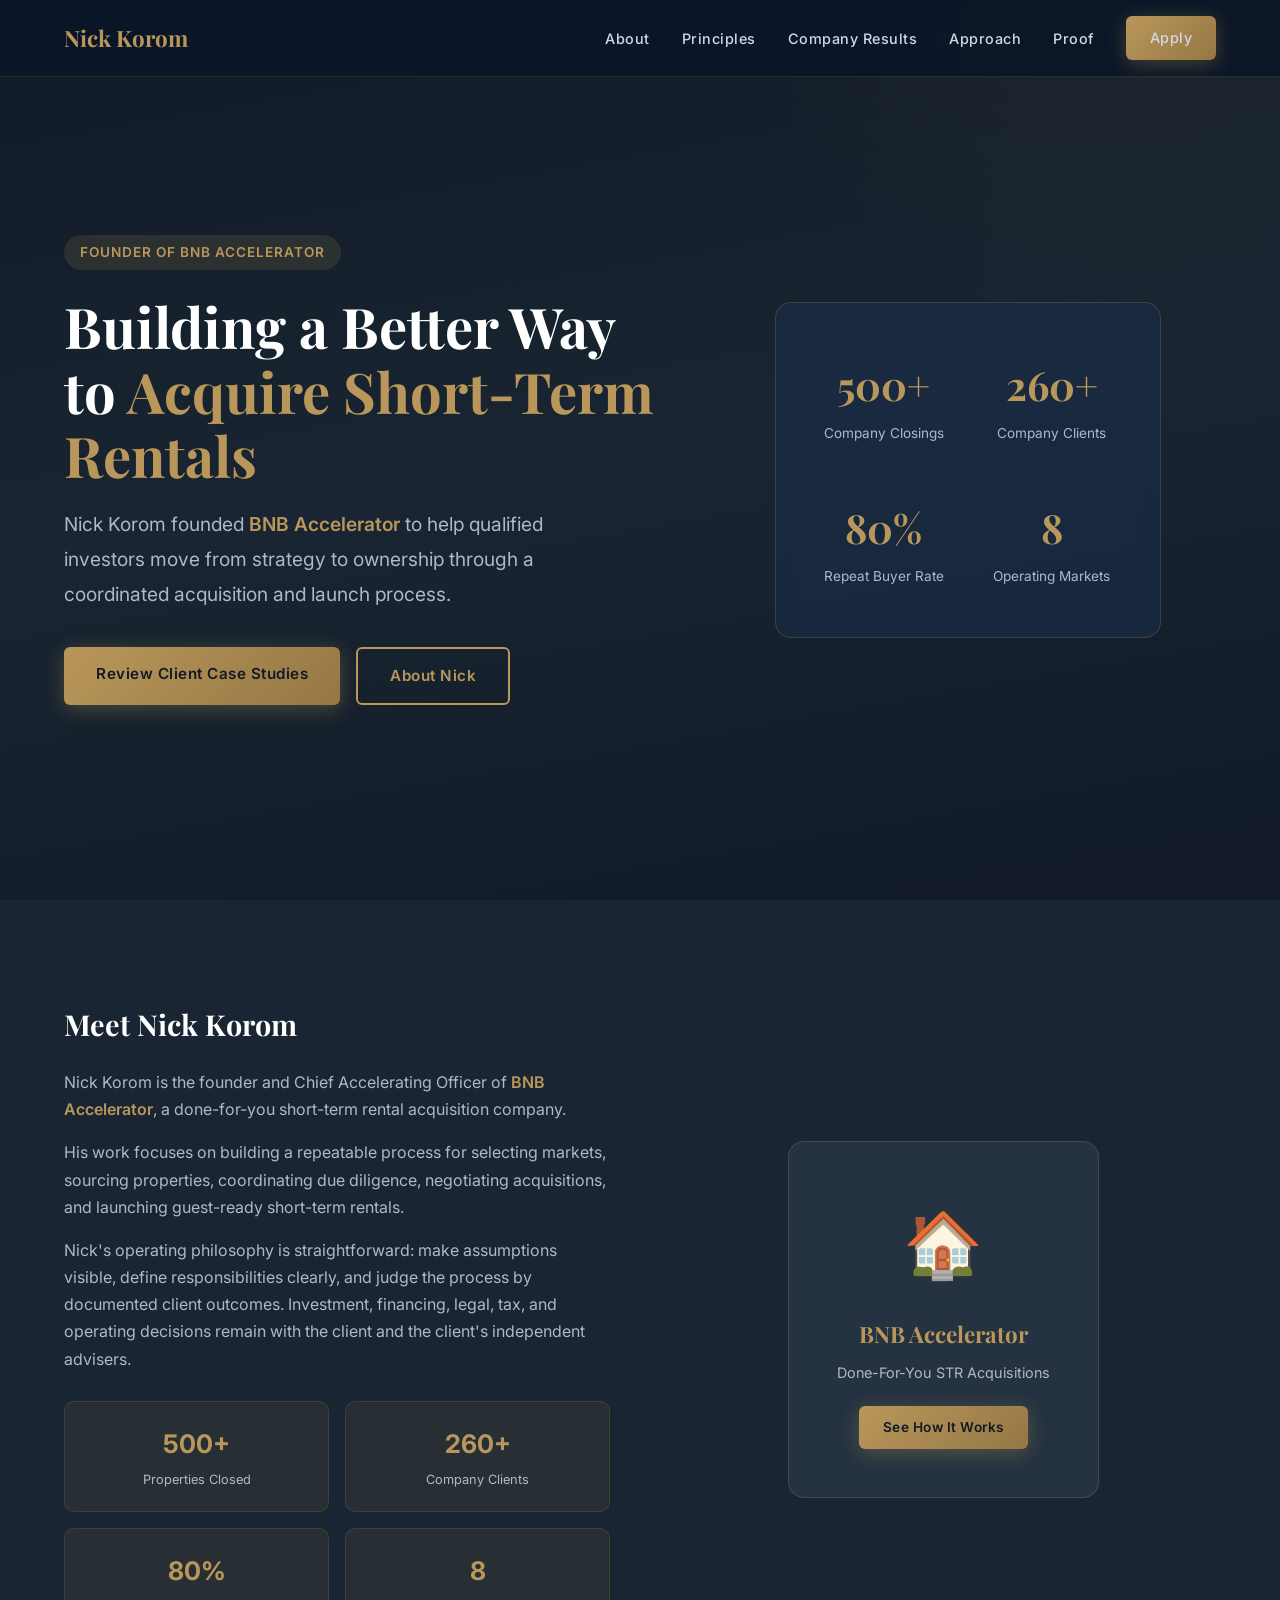
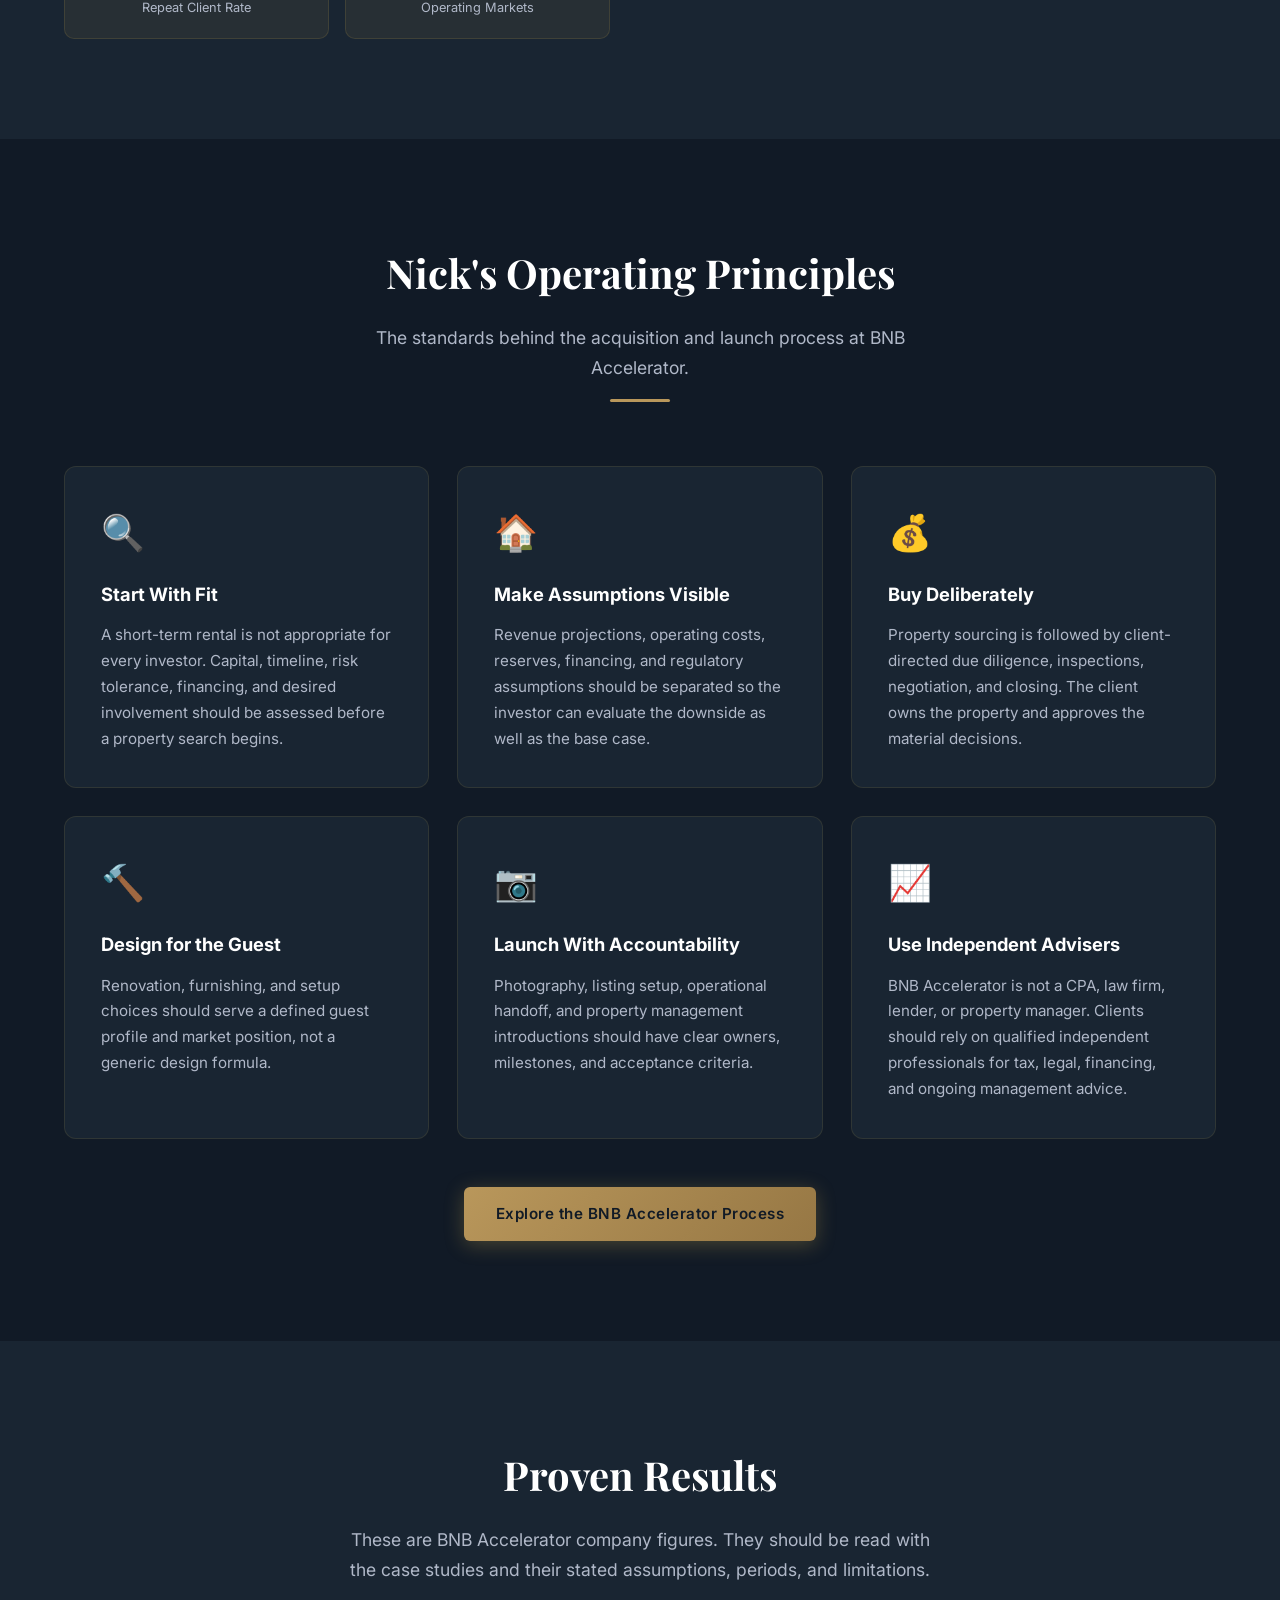
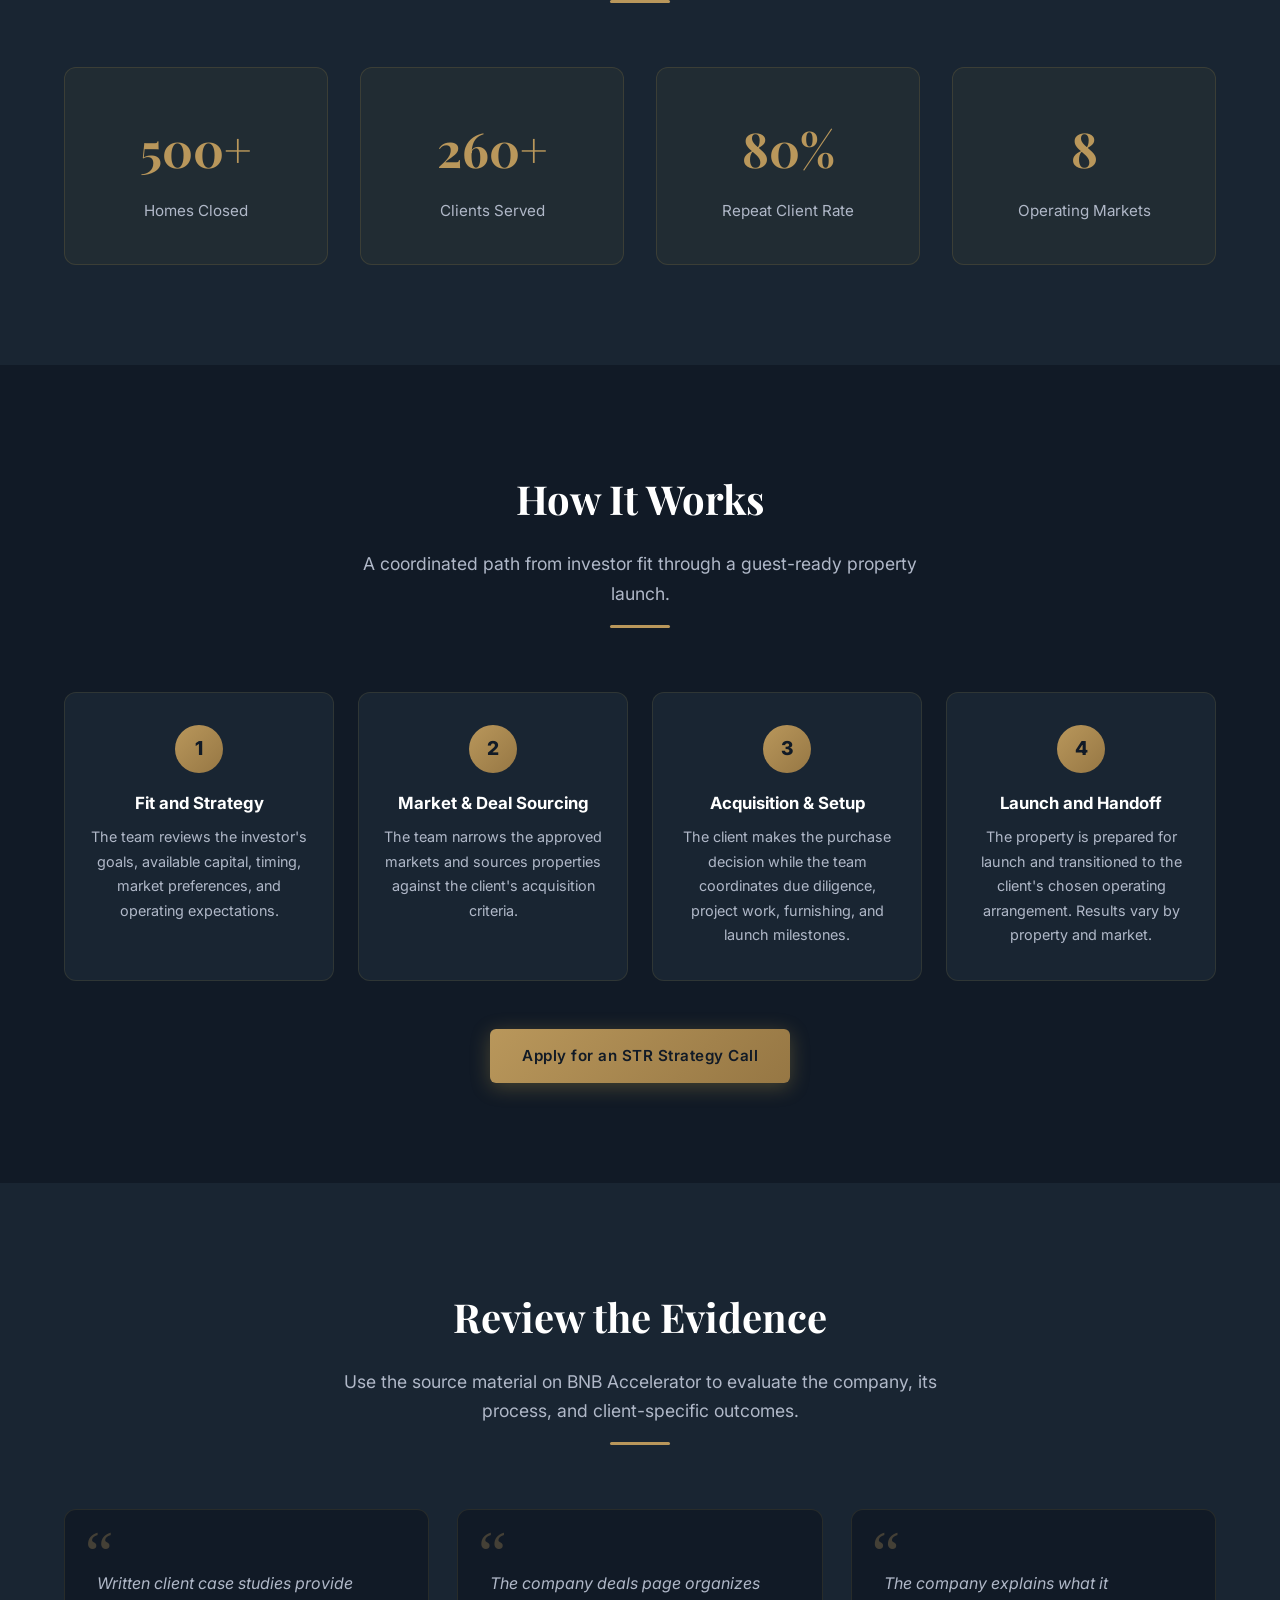
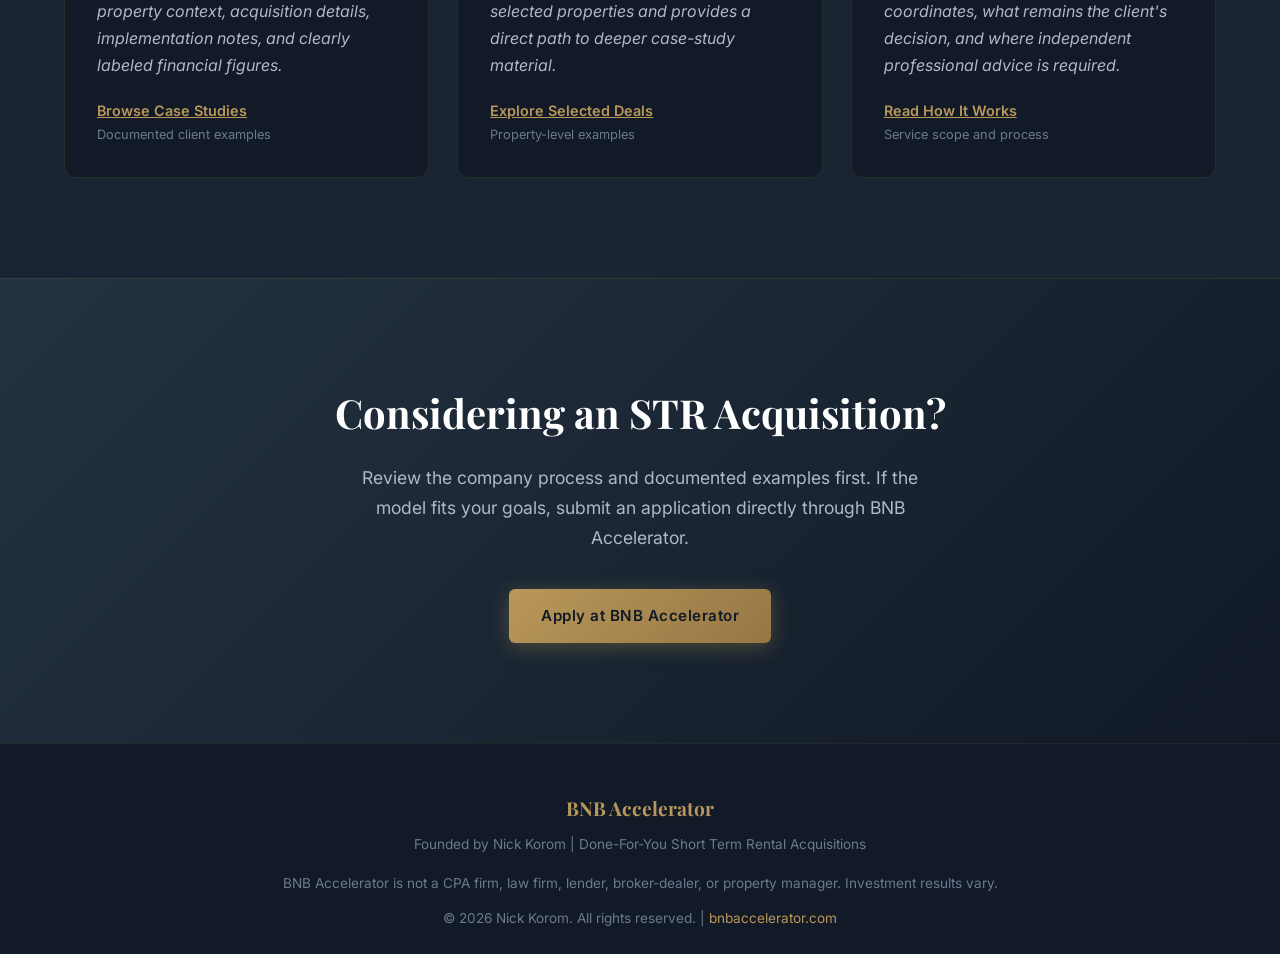
==== commit 21ea61e6: "Build accurate founder authority profile for Nick Korom" ====
--- a/index.html
+++ b/index.html
@@ -3,8 +3,8 @@
 <head>
   <meta charset="UTF-8">
   <meta name="viewport" content="width=device-width, initial-scale=1.0">
-  <title>Nick Korom | Founder of BnB Accelerator | Done-For-You Short Term Rental Acquisitions</title>
-  <meta name="description" content="Nick Korom is the founder and Chief Accelerating Officer of BnB Accelerator. Helping high-income earners build tax-saving, cash-flowing short-term rental portfolios with done-for-you STR acquisition services. 500+ homes closed, 300+ clients served.">
+  <title>Nick Korom | Founder of BNB Accelerator</title>
+  <meta name="description" content="Nick Korom is the founder and Chief Accelerating Officer of BNB Accelerator, a done-for-you short-term rental acquisition company. Learn his approach and review documented company results.">
   <meta name="keywords" content="Nick Korom, BnB Accelerator, done-for-you STR, short term rental acquisition, Airbnb investing, STR portfolio, real estate investment, short term rental expert">
   <meta name="robots" content="index, follow">
   <link rel="canonical" href="https://nickkorom.vercel.app">
@@ -12,14 +12,14 @@
   <!-- Open Graph -->
   <meta property="og:type" content="website">
   <meta property="og:title" content="Nick Korom | Founder of BnB Accelerator">
-  <meta property="og:description" content="Founder of BnB Accelerator. 500+ homes closed, 300+ clients. Done-for-you short term rental acquisitions for high-income earners.">
+  <meta property="og:description" content="Founder of BNB Accelerator. Learn Nick Korom's approach to short-term rental acquisition and review documented company results.">
   <meta property="og:url" content="https://nickkorom.vercel.app">
   <meta property="og:site_name" content="Nick Korom">
 
   <!-- Twitter -->
   <meta name="twitter:card" content="summary_large_image">
   <meta name="twitter:title" content="Nick Korom | Founder of BnB Accelerator">
-  <meta name="twitter:description" content="Founder of BnB Accelerator. 500+ homes closed, 300+ clients. Done-for-you short term rental acquisitions.">
+  <meta name="twitter:description" content="Founder of BNB Accelerator. Short-term rental acquisition, execution, and investor education.">
 
   <!-- Schema: Person -->
   <script type="application/ld+json">
@@ -27,15 +27,15 @@
     "@context": "https://schema.org",
     "@type": "Person",
     "name": "Nick Korom",
-    "jobTitle": "Founder & Chief Accelerating Officer",
+    "jobTitle": "Founder and Chief Accelerating Officer",
     "worksFor": {
       "@type": "Organization",
-      "name": "BnB Accelerator",
-      "url": "https://bnbaccelerator.com"
+      "name": "BNB Accelerator",
+      "url": "https://www.bnbaccelerator.com/"
     },
     "url": "https://nickkorom.vercel.app",
-    "sameAs": ["https://bnbaccelerator.com"],
-    "knowsAbout": ["Short Term Rentals", "Real Estate Investment", "Airbnb", "STR Acquisitions", "Tax Strategy"]
+    "sameAs": ["https://www.bnbaccelerator.com/"],
+    "knowsAbout": ["Short-term rentals", "Real estate acquisition", "Vacation rental launch", "STR market analysis"]
   }
   </script>
 
@@ -44,15 +44,14 @@
   {
     "@context": "https://schema.org",
     "@type": "Organization",
-    "name": "BnB Accelerator",
-    "url": "https://bnbaccelerator.com",
+    "name": "BNB Accelerator",
+    "url": "https://www.bnbaccelerator.com/",
     "founder": {
       "@type": "Person",
       "name": "Nick Korom"
     },
-    "description": "Done-for-you short term rental acquisition and portfolio building for high-income earners.",
-    "areaServed": "United States",
-    "serviceType": ["Short Term Rental Acquisitions", "STR Portfolio Building", "Real Estate Investment Consulting"]
+    "description": "Done-for-you short-term rental acquisition and launch support for qualified investors.",
+    "serviceType": ["Short-term rental acquisition support", "Property sourcing", "Renovation and launch coordination"]
   }
   </script>
 
@@ -62,12 +61,12 @@
 
   <style>
     :root {
-      --navy: #0a1628;
-      --navy-light: #121f36;
-      --navy-mid: #1a2d4a;
-      --gold: #c9a84c;
-      --gold-light: #e2c76a;
-      --gold-dark: #a88a35;
+      --navy: #111a26;
+      --navy-light: #192532;
+      --navy-mid: #243241;
+      --gold: #b9975b;
+      --gold-light: #d1b47e;
+      --gold-dark: #967744;
       --white: #ffffff;
       --off-white: #f0f0f0;
       --gray-light: #b0b8c8;
@@ -299,48 +298,48 @@
   <!-- Navigation -->
   <nav>
     <div class="container">
-      <a href="https://bnbaccelerator.com" class="nav-logo">Nick Korom</a>
+      <a href="#top" class="nav-logo">Nick Korom</a>
       <button class="nav-toggle" onclick="document.querySelector('.nav-links').classList.toggle('active')">&#9776;</button>
       <ul class="nav-links">
         <li><a href="#about">About</a></li>
-        <li><a href="#services">Services</a></li>
-        <li><a href="#results">Results</a></li>
-        <li><a href="#process">Process</a></li>
-        <li><a href="#testimonials">Testimonials</a></li>
-        <li><a href="https://bnbaccelerator.com" class="btn btn-gold" style="padding:10px 24px;">Work With Nick</a></li>
+        <li><a href="#principles">Principles</a></li>
+        <li><a href="#results">Company Results</a></li>
+        <li><a href="#process">Approach</a></li>
+        <li><a href="#proof">Proof</a></li>
+        <li><a href="https://www.bnbaccelerator.com/apply/" class="btn btn-gold" style="padding:10px 24px;">Apply</a></li>
       </ul>
     </div>
   </nav>
 
   <!-- Hero -->
-  <section class="hero">
+  <section class="hero" id="top">
     <div class="container">
       <div class="hero-text">
-        <span class="tag">Founder of BnB Accelerator</span>
-        <h1>Build a Tax-Saving <span>Short Term Rental</span> Portfolio</h1>
-        <p class="subtitle">Nick Korom and the <a href="https://bnbaccelerator.com" style="color:var(--gold);text-decoration:none;font-weight:600;">BnB Accelerator</a> team help high-income earners acquire cash-flowing Airbnb properties with a completely done-for-you STR acquisition service.</p>
+        <span class="tag">Founder of BNB Accelerator</span>
+        <h1>Building a Better Way to <span>Acquire Short-Term Rentals</span></h1>
+        <p class="subtitle">Nick Korom founded <a href="https://www.bnbaccelerator.com/" style="color:var(--gold);text-decoration:none;font-weight:600;">BNB Accelerator</a> to help qualified investors move from strategy to ownership through a coordinated acquisition and launch process.</p>
         <div class="hero-buttons">
-          <a href="https://bnbaccelerator.com" class="btn btn-gold">Get Started with BnB Accelerator</a>
-          <a href="#process" class="btn btn-outline">See How It Works</a>
+          <a href="https://www.bnbaccelerator.com/case-studies/" class="btn btn-gold">Review Client Case Studies</a>
+          <a href="#about" class="btn btn-outline">About Nick</a>
         </div>
       </div>
       <div class="hero-visual">
         <div class="hero-stats">
           <div class="stat-item">
             <span class="stat-num">500+</span>
-            <span class="stat-label">Homes Closed</span>
+            <span class="stat-label">Company Closings</span>
           </div>
           <div class="stat-item">
-            <span class="stat-num">300+</span>
-            <span class="stat-label">Clients Served</span>
+            <span class="stat-num">260+</span>
+            <span class="stat-label">Company Clients</span>
           </div>
           <div class="stat-item">
             <span class="stat-num">80%</span>
-            <span class="stat-label">Repeat Rate</span>
+            <span class="stat-label">Repeat Buyer Rate</span>
           </div>
           <div class="stat-item">
-            <span class="stat-num">50</span>
-            <span class="stat-label">States Covered</span>
+            <span class="stat-num">8</span>
+            <span class="stat-label">Operating Markets</span>
           </div>
         </div>
       </div>
@@ -353,70 +352,70 @@
       <div class="about-grid">
         <div class="about-content">
           <h3>Meet Nick Korom</h3>
-          <p>Nick Korom is the founder and Chief Accelerating Officer of <a href="https://bnbaccelerator.com" style="color:var(--gold);text-decoration:none;font-weight:600;">BnB Accelerator</a>, one of the nation's leading done-for-you short term rental acquisition firms.</p>
-          <p>With over 500 homes closed and more than 300 clients served nationwide, Nick has built a reputation as a trusted expert in helping high-income professionals, business owners, and real estate investors build tax-advantaged STR portfolios that generate real cash flow.</p>
-          <p>His approach is simple: take the complexity out of short term rental investing. From market analysis and property sourcing to acquisition, renovation, furnishing, and listing optimization, <a href="https://bnbaccelerator.com" style="color:var(--gold);text-decoration:none;font-weight:600;">BnB Accelerator</a> handles everything so clients can focus on what they do best.</p>
+          <p>Nick Korom is the founder and Chief Accelerating Officer of <a href="https://www.bnbaccelerator.com/" style="color:var(--gold);text-decoration:none;font-weight:600;">BNB Accelerator</a>, a done-for-you short-term rental acquisition company.</p>
+          <p>His work focuses on building a repeatable process for selecting markets, sourcing properties, coordinating due diligence, negotiating acquisitions, and launching guest-ready short-term rentals.</p>
+          <p>Nick's operating philosophy is straightforward: make assumptions visible, define responsibilities clearly, and judge the process by documented client outcomes. Investment, financing, legal, tax, and operating decisions remain with the client and the client's independent advisers.</p>
           <div class="about-highlights">
             <div class="highlight-item"><div class="num">500+</div><div class="label">Properties Closed</div></div>
-            <div class="highlight-item"><div class="num">300+</div><div class="label">Clients Nationwide</div></div>
+            <div class="highlight-item"><div class="num">260+</div><div class="label">Company Clients</div></div>
             <div class="highlight-item"><div class="num">80%</div><div class="label">Repeat Client Rate</div></div>
-            <div class="highlight-item"><div class="num">50</div><div class="label">States Served</div></div>
+            <div class="highlight-item"><div class="num">8</div><div class="label">Operating Markets</div></div>
           </div>
         </div>
         <div style="display:flex;align-items:center;justify-content:center;">
           <div style="background:var(--navy-mid);border:1px solid rgba(201,168,76,0.2);border-radius:16px;padding:48px;text-align:center;">
             <div style="font-size:4rem;margin-bottom:16px;">&#127968;</div>
-            <h3 style="color:var(--gold);font-family:'Playfair Display',serif;font-size:1.4rem;margin-bottom:8px;">BnB Accelerator</h3>
+            <h3 style="color:var(--gold);font-family:'Playfair Display',serif;font-size:1.4rem;margin-bottom:8px;">BNB Accelerator</h3>
             <p style="color:var(--gray-light);font-size:0.9rem;">Done-For-You STR Acquisitions</p>
-            <a href="https://bnbaccelerator.com" class="btn btn-gold" style="margin-top:20px;padding:10px 24px;font-size:0.85rem;">Visit BnB Accelerator</a>
+            <a href="https://www.bnbaccelerator.com/how-it-works/" class="btn btn-gold" style="margin-top:20px;padding:10px 24px;font-size:0.85rem;">See How It Works</a>
           </div>
         </div>
       </div>
     </div>
   </section>
 
-  <!-- Services -->
-  <section id="services">
+  <!-- Principles -->
+  <section id="principles">
     <div class="container">
       <div class="section-header">
-        <h2>BnB Accelerator Services</h2>
-        <p>Everything you need to build a profitable short term rental portfolio, completely done for you.</p>
+        <h2>Nick's Operating Principles</h2>
+        <p>The standards behind the acquisition and launch process at BNB Accelerator.</p>
         <div class="gold-line"></div>
       </div>
       <div class="services-grid">
         <div class="service-card">
           <div class="service-icon">&#128269;</div>
-          <h3>Market Analysis</h3>
-          <p>Data-driven market selection across all 50 states. We identify the highest-performing STR markets based on revenue potential, regulations, and growth trends.</p>
+          <h3>Start With Fit</h3>
+          <p>A short-term rental is not appropriate for every investor. Capital, timeline, risk tolerance, financing, and desired involvement should be assessed before a property search begins.</p>
         </div>
         <div class="service-card">
           <div class="service-icon">&#127968;</div>
-          <h3>Property Sourcing</h3>
-          <p>Our acquisition team sources off-market and on-market deals that meet strict cash flow and appreciation criteria for short term rental performance.</p>
+          <h3>Make Assumptions Visible</h3>
+          <p>Revenue projections, operating costs, reserves, financing, and regulatory assumptions should be separated so the investor can evaluate the downside as well as the base case.</p>
         </div>
         <div class="service-card">
           <div class="service-icon">&#128176;</div>
-          <h3>Acquisition Management</h3>
-          <p>From offer to close, we manage the entire acquisition process including inspections, negotiations, financing coordination, and closing logistics.</p>
+          <h3>Buy Deliberately</h3>
+          <p>Property sourcing is followed by client-directed due diligence, inspections, negotiation, and closing. The client owns the property and approves the material decisions.</p>
         </div>
         <div class="service-card">
           <div class="service-icon">&#128296;</div>
-          <h3>Renovation & Design</h3>
-          <p>We handle renovations and interior design to maximize guest appeal and nightly rates, ensuring every property is guest-ready from day one.</p>
+          <h3>Design for the Guest</h3>
+          <p>Renovation, furnishing, and setup choices should serve a defined guest profile and market position, not a generic design formula.</p>
         </div>
         <div class="service-card">
           <div class="service-icon">&#128247;</div>
-          <h3>Listing Optimization</h3>
-          <p>Professional photography, SEO-optimized listings, and dynamic pricing strategies to maximize your occupancy and revenue from the first month.</p>
+          <h3>Launch With Accountability</h3>
+          <p>Photography, listing setup, operational handoff, and property management introductions should have clear owners, milestones, and acceptance criteria.</p>
         </div>
         <div class="service-card">
           <div class="service-icon">&#128200;</div>
-          <h3>Tax Strategy Integration</h3>
-          <p>STR properties structured to maximize cost segregation and bonus depreciation benefits, turning your investment into a powerful tax reduction tool.</p>
+          <h3>Use Independent Advisers</h3>
+          <p>BNB Accelerator is not a CPA, law firm, lender, or property manager. Clients should rely on qualified independent professionals for tax, legal, financing, and ongoing management advice.</p>
         </div>
       </div>
       <div style="text-align:center;margin-top:48px;">
-        <a href="https://bnbaccelerator.com" class="btn btn-gold">Explore All Services at BnB Accelerator</a>
+        <a href="https://www.bnbaccelerator.com/how-it-works/" class="btn btn-gold">Explore the BNB Accelerator Process</a>
       </div>
     </div>
   </section>
@@ -426,16 +425,16 @@
     <div class="container">
       <div class="section-header">
         <h2>Proven Results</h2>
-        <p>The numbers speak for themselves. <a href="https://bnbaccelerator.com" style="color:var(--gold);text-decoration:none;">BnB Accelerator</a> delivers consistent results for clients nationwide.</p>
+        <p>These are BNB Accelerator company figures. They should be read with the case studies and their stated assumptions, periods, and limitations.</p>
         <div class="gold-line"></div>
       </div>
       <div class="results-grid">
         <div class="result-card">
           <div class="number">500+</div>
-          <div class="label">Homes Closed Nationwide</div>
+          <div class="label">Homes Closed</div>
         </div>
         <div class="result-card">
-          <div class="number">300+</div>
+          <div class="number">260+</div>
           <div class="label">Clients Served</div>
         </div>
         <div class="result-card">
@@ -443,8 +442,8 @@
           <div class="label">Repeat Client Rate</div>
         </div>
         <div class="result-card">
-          <div class="number">50</div>
-          <div class="label">States Covered</div>
+          <div class="number">8</div>
+          <div class="label">Operating Markets</div>
         </div>
       </div>
     </div>
@@ -455,56 +454,56 @@
     <div class="container">
       <div class="section-header">
         <h2>How It Works</h2>
-        <p>A proven, streamlined process designed to make short term rental investing effortless.</p>
+        <p>A coordinated path from investor fit through a guest-ready property launch.</p>
         <div class="gold-line"></div>
       </div>
       <div class="process-steps">
         <div class="step">
-          <h3>Discovery Call</h3>
-          <p>We learn your investment goals, budget, timeline, and tax situation to build a custom STR acquisition strategy.</p>
+          <h3>Fit and Strategy</h3>
+          <p>The team reviews the investor's goals, available capital, timing, market preferences, and operating expectations.</p>
         </div>
         <div class="step">
           <h3>Market & Deal Sourcing</h3>
-          <p>Our team identifies top-performing markets and sources properties that match your criteria and cash flow targets.</p>
+          <p>The team narrows the approved markets and sources properties against the client's acquisition criteria.</p>
         </div>
         <div class="step">
           <h3>Acquisition & Setup</h3>
-          <p>We manage the entire purchase, renovation, furnishing, photography, and listing process from start to finish.</p>
+          <p>The client makes the purchase decision while the team coordinates due diligence, project work, furnishing, and launch milestones.</p>
         </div>
         <div class="step">
-          <h3>Cash Flow & Tax Savings</h3>
-          <p>Your property goes live and starts generating income. The STR structure maximizes depreciation and tax benefits.</p>
+          <h3>Launch and Handoff</h3>
+          <p>The property is prepared for launch and transitioned to the client's chosen operating arrangement. Results vary by property and market.</p>
         </div>
       </div>
       <div style="text-align:center;margin-top:48px;">
-        <a href="https://bnbaccelerator.com" class="btn btn-gold">Start Your Journey with BnB Accelerator</a>
-      </div>
-    </div>
-  </section>
-
-  <!-- Testimonials -->
-  <section id="testimonials" class="testimonials">
+        <a href="https://www.bnbaccelerator.com/apply/" class="btn btn-gold">Apply for an STR Strategy Call</a>
+      </div>
+    </div>
+  </section>
+
+  <!-- Proof -->
+  <section id="proof" class="testimonials">
     <div class="container">
       <div class="section-header">
-        <h2>What Clients Say</h2>
-        <p>Real feedback from real <a href="https://bnbaccelerator.com" style="color:var(--gold);text-decoration:none;">BnB Accelerator</a> clients.</p>
+        <h2>Review the Evidence</h2>
+        <p>Use the source material on BNB Accelerator to evaluate the company, its process, and client-specific outcomes.</p>
         <div class="gold-line"></div>
       </div>
       <div class="testimonials-grid">
         <div class="testimonial-card">
-          <p class="testimonial-text">Nick and his team made the entire process seamless. I went from knowing nothing about STRs to owning two cash-flowing Airbnbs in under six months. The tax savings alone made it worth it.</p>
-          <p class="testimonial-author">Dr. James P.</p>
-          <p class="testimonial-role">Physician & Real Estate Investor</p>
+          <p class="testimonial-text">Written client case studies provide property context, acquisition details, implementation notes, and clearly labeled financial figures.</p>
+          <p class="testimonial-author"><a href="https://www.bnbaccelerator.com/case-studies/" style="color:var(--gold);">Browse Case Studies</a></p>
+          <p class="testimonial-role">Documented client examples</p>
         </div>
         <div class="testimonial-card">
-          <p class="testimonial-text">BnB Accelerator is the real deal. They found the market, sourced the property, handled the renovation, and had it listed before I even had to think about it. Already working on my third property with them.</p>
-          <p class="testimonial-author">Sarah M.</p>
-          <p class="testimonial-role">Business Owner, Repeat Client</p>
+          <p class="testimonial-text">The company deals page organizes selected properties and provides a direct path to deeper case-study material.</p>
+          <p class="testimonial-author"><a href="https://www.bnbaccelerator.com/deals/" style="color:var(--gold);">Explore Selected Deals</a></p>
+          <p class="testimonial-role">Property-level examples</p>
         </div>
         <div class="testimonial-card">
-          <p class="testimonial-text">The done-for-you model is exactly what I needed. As a busy professional, I did not have time to learn the STR business from scratch. Nick's team handled everything and the results have exceeded my expectations.</p>
-          <p class="testimonial-author">Michael R.</p>
-          <p class="testimonial-role">Tech Executive & Investor</p>
+          <p class="testimonial-text">The company explains what it coordinates, what remains the client's decision, and where independent professional advice is required.</p>
+          <p class="testimonial-author"><a href="https://www.bnbaccelerator.com/how-it-works/" style="color:var(--gold);">Read How It Works</a></p>
+          <p class="testimonial-role">Service scope and process</p>
         </div>
       </div>
     </div>
@@ -513,18 +512,19 @@
   <!-- CTA -->
   <section class="cta">
     <div class="container">
-      <h2>Ready to Build Your STR Portfolio?</h2>
-      <p>Join 300+ clients who trust Nick Korom and <a href="https://bnbaccelerator.com" style="color:var(--gold);text-decoration:none;font-weight:600;">BnB Accelerator</a> to build tax-saving, cash-flowing short term rental portfolios.</p>
-      <a href="https://bnbaccelerator.com" class="btn btn-gold">Get Started at BnB Accelerator</a>
+      <h2>Considering an STR Acquisition?</h2>
+      <p>Review the company process and documented examples first. If the model fits your goals, submit an application directly through BNB Accelerator.</p>
+      <a href="https://www.bnbaccelerator.com/apply/" class="btn btn-gold">Apply at BNB Accelerator</a>
     </div>
   </section>
 
   <!-- Footer -->
   <footer>
     <div class="container">
-      <p style="margin-bottom:8px;"><a href="https://bnbaccelerator.com" style="font-family:'Playfair Display',serif;font-size:1.2rem;font-weight:700;">BnB Accelerator</a></p>
+      <p style="margin-bottom:8px;"><a href="https://www.bnbaccelerator.com/" style="font-family:'Playfair Display',serif;font-size:1.2rem;font-weight:700;">BNB Accelerator</a></p>
       <p style="margin-bottom:16px;">Founded by Nick Korom | Done-For-You Short Term Rental Acquisitions</p>
-      <p>&copy; 2026 Nick Korom. All rights reserved. | <a href="https://bnbaccelerator.com">bnbaccelerator.com</a></p>
+      <p style="margin-bottom:12px;">BNB Accelerator is not a CPA firm, law firm, lender, broker-dealer, or property manager. Investment results vary.</p>
+      <p>&copy; 2026 Nick Korom. All rights reserved. | <a href="https://www.bnbaccelerator.com/">bnbaccelerator.com</a></p>
     </div>
   </footer>
 
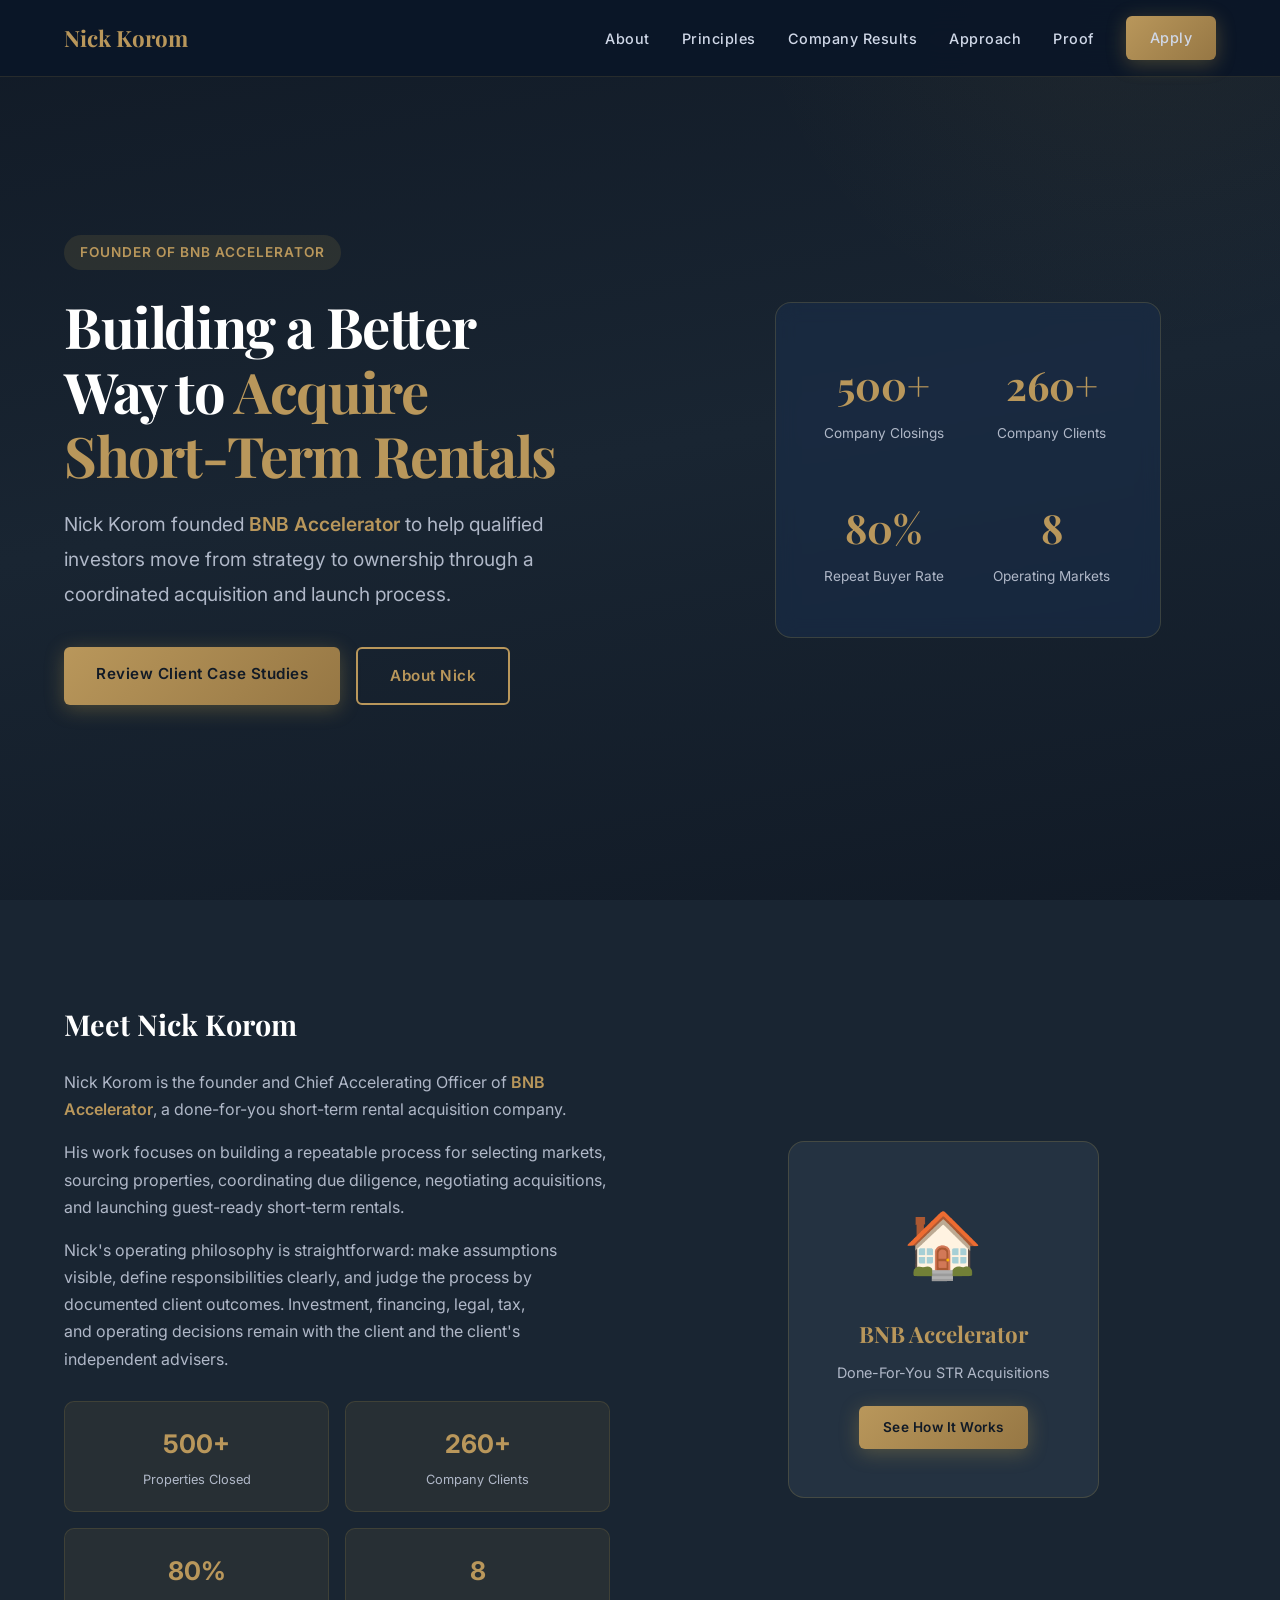
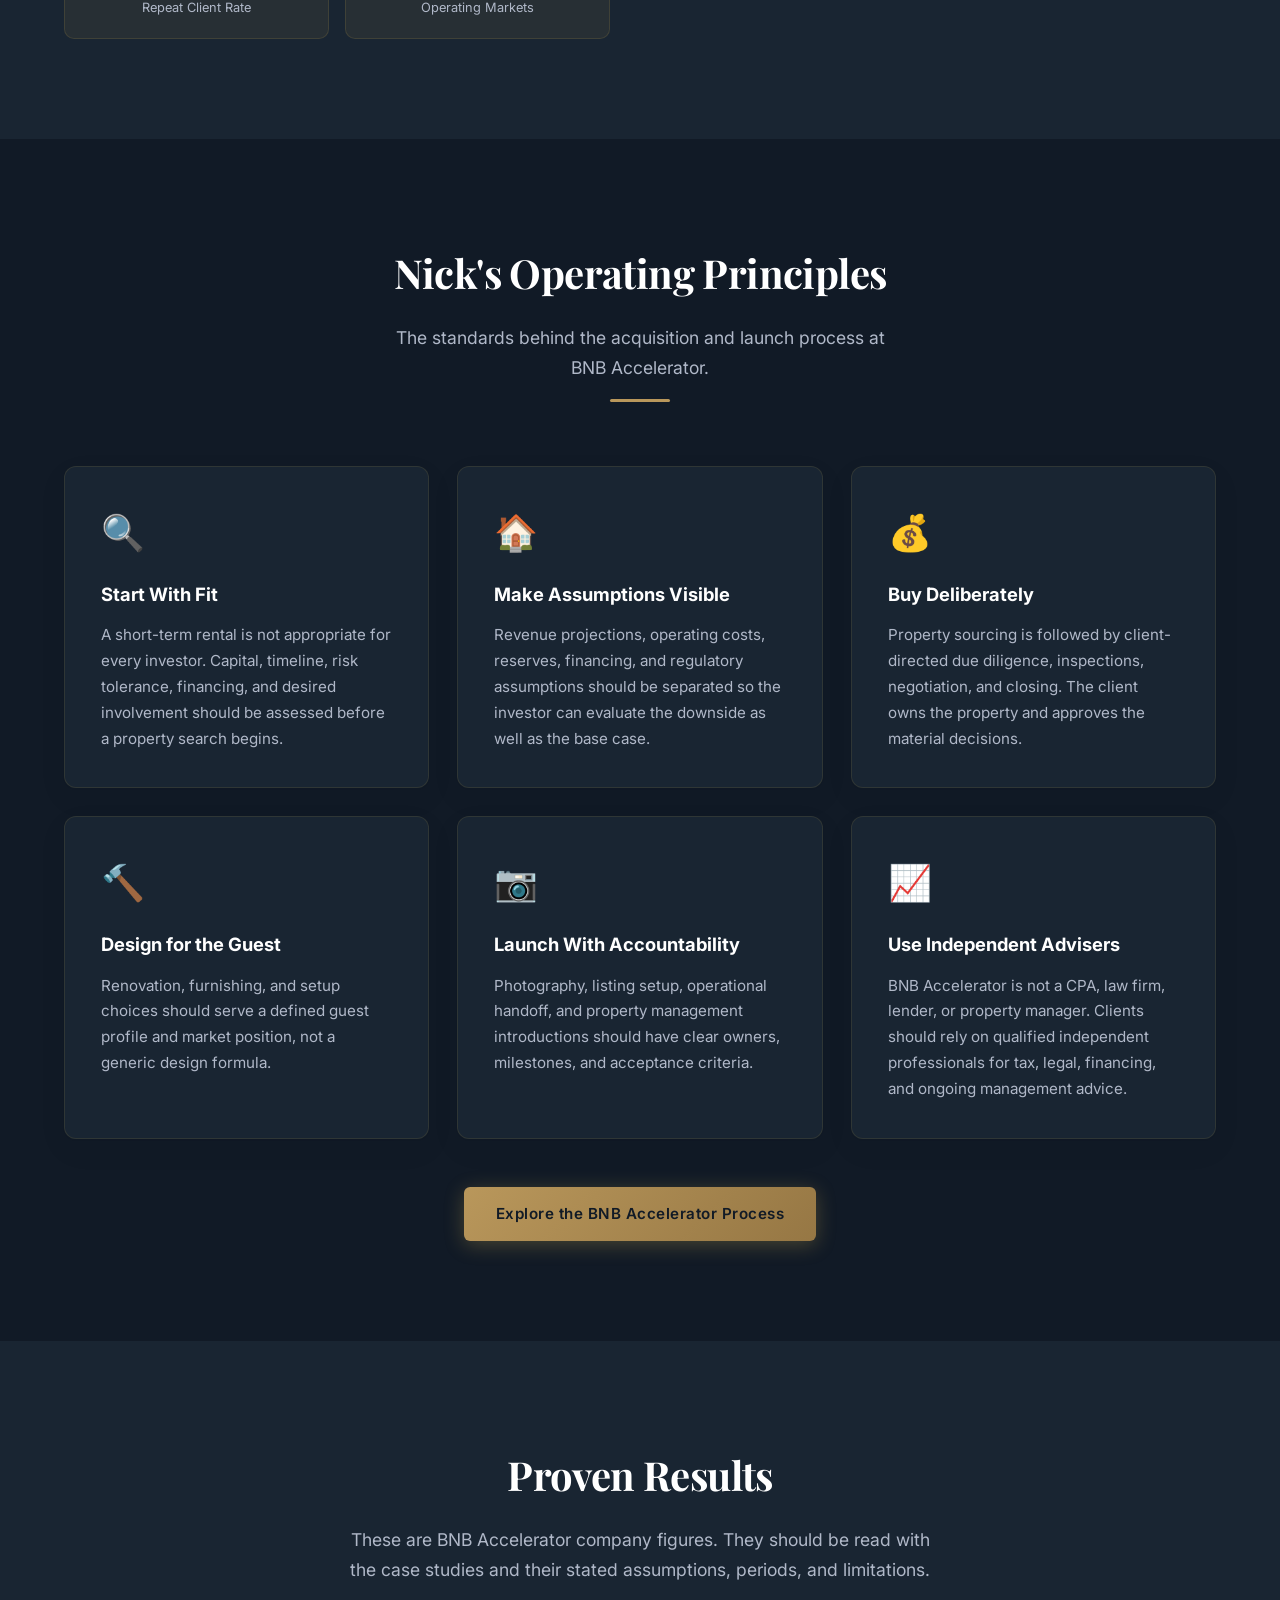
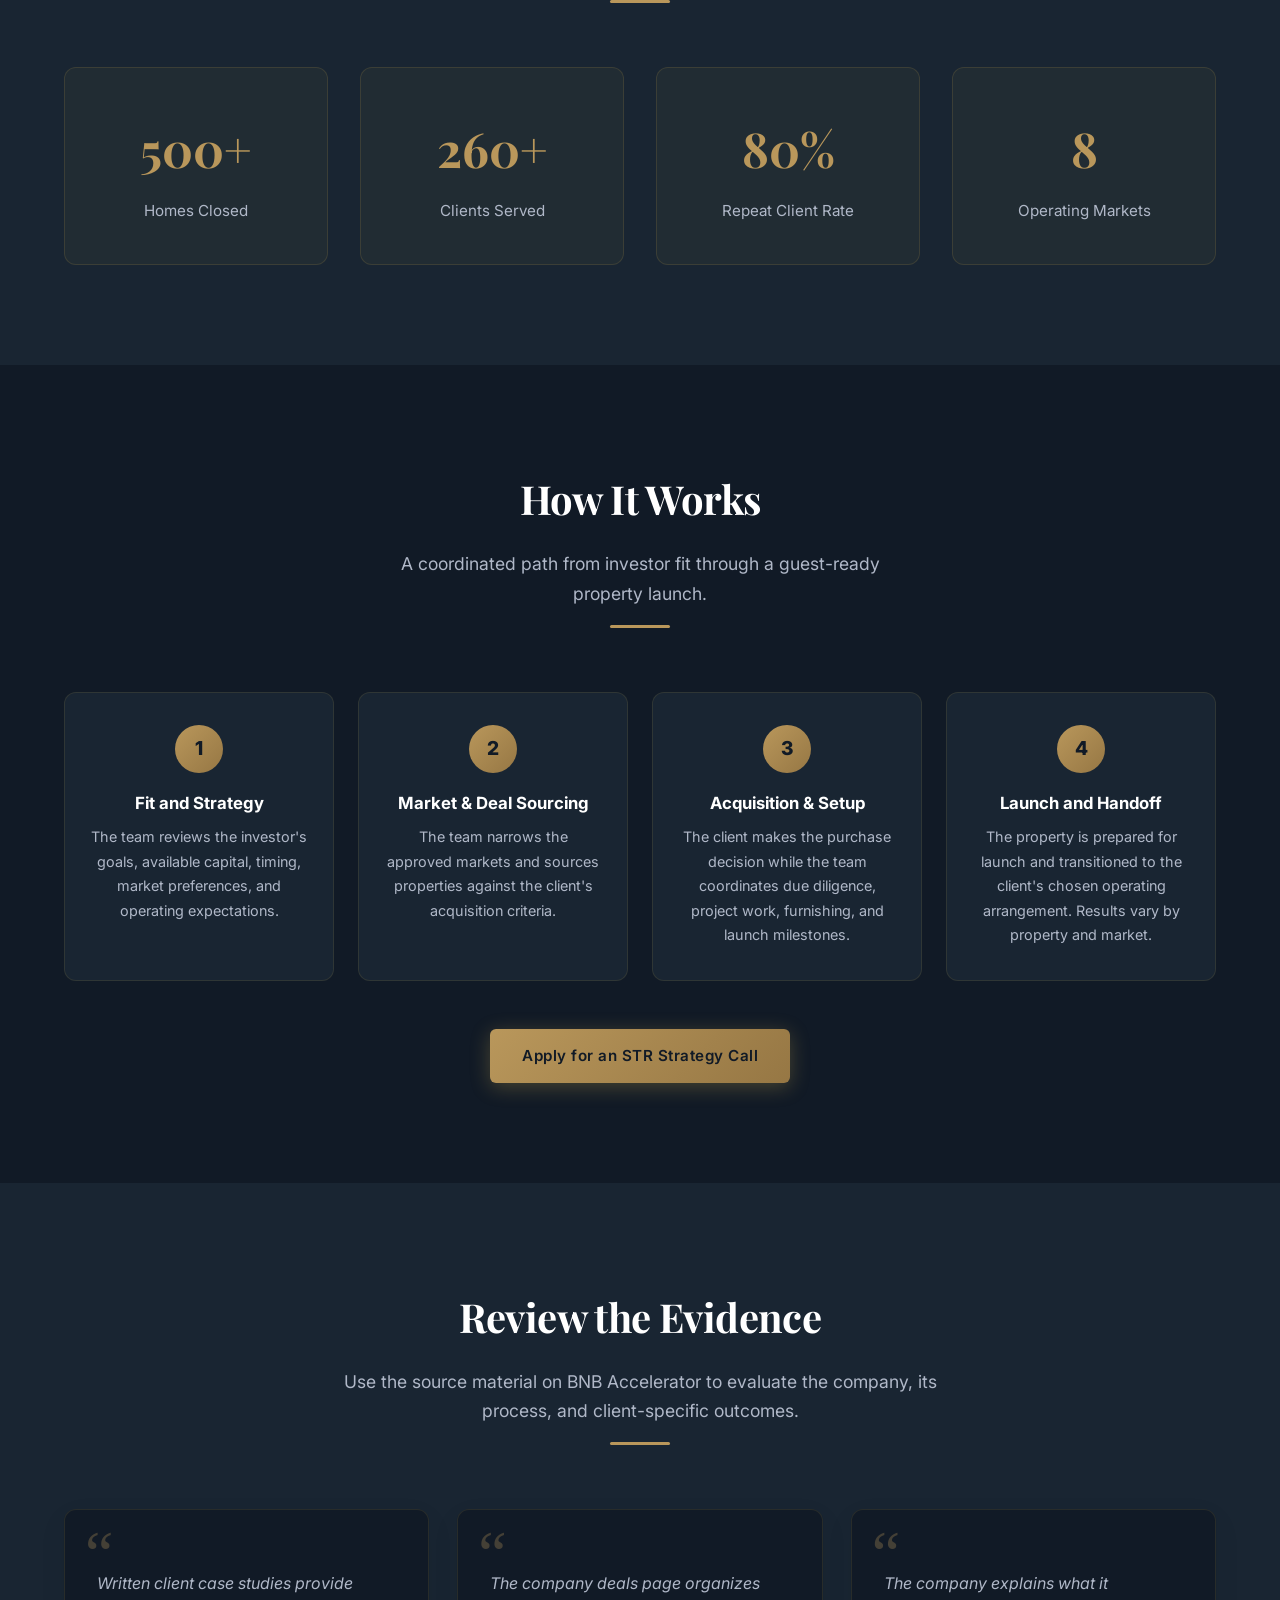
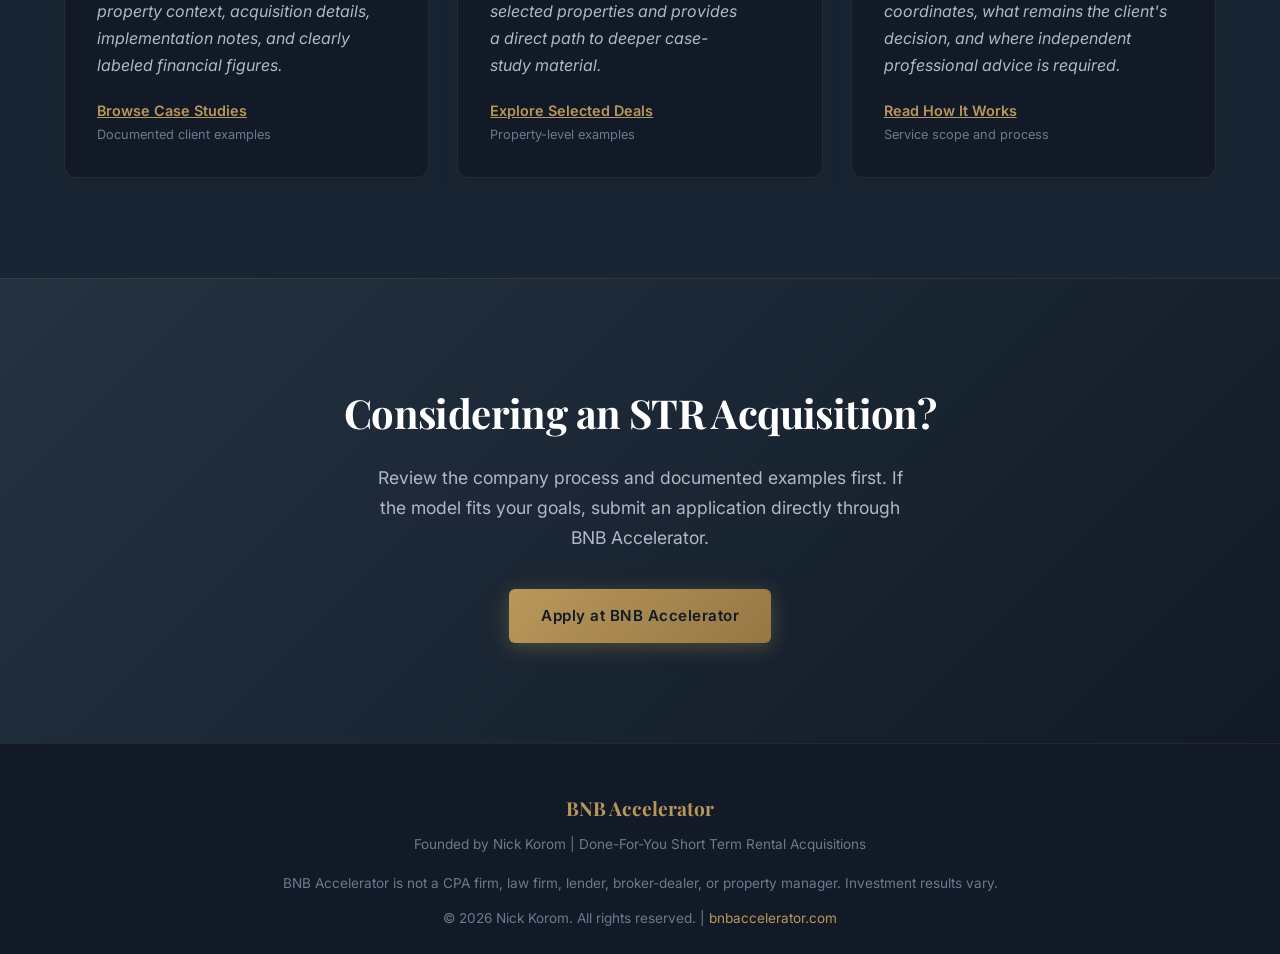
==== commit b0d9417b: "Refine existing inline CSS; preserve all content and markup" ====
--- a/index.html
+++ b/index.html
@@ -291,7 +291,23 @@
       .nav-toggle { display: block; }
       .section-header h2 { font-size: 2rem; }
     }
-  </style>
+  
+/* Visual refinement 2026-10: preserve the existing brand, layout and content. */
+body { -webkit-font-smoothing: antialiased; -moz-osx-font-smoothing: grayscale; }
+h1, h2, h3 { text-wrap: balance; }
+p, blockquote { text-wrap: pretty; }
+:where(a, button, input, select, textarea):focus-visible { outline: 2px solid currentColor; outline-offset: 4px; }
+:where(article, .content, .article-content) a { text-underline-offset: .2em; text-decoration-thickness: 1px; }
+:where(.hero-grid, .features-grid, .cards-grid, .grid, .footer-grid) > * { min-width: 0; }
+@media (max-width: 600px) { input, select, textarea { font-size: 16px; } :where(.hero-cta, .hero-actions, .cta-actions) { flex-wrap: wrap; row-gap: 12px; } }
+@media (prefers-reduced-motion: reduce) { html { scroll-behavior: auto; } *, *::before, *::after { animation-duration: .01ms !important; animation-delay: 0ms !important; transition-duration: .01ms !important; } }
+
+.testimonial-card, .service-card { box-shadow: 0 1px 2px rgba(15,23,42,.035), 0 10px 30px rgba(15,23,42,.055); }
+
+.btn, .btn-outline, .btn-gold { transition: background-color .2s ease, color .2s ease, border-color .2s ease, box-shadow .2s ease, transform .2s ease; }
+
+h1 { letter-spacing: -.025em; } h2 { letter-spacing: -.015em; } article p, .content p { line-height: 1.8; }
+</style>
 </head>
 <body>
 
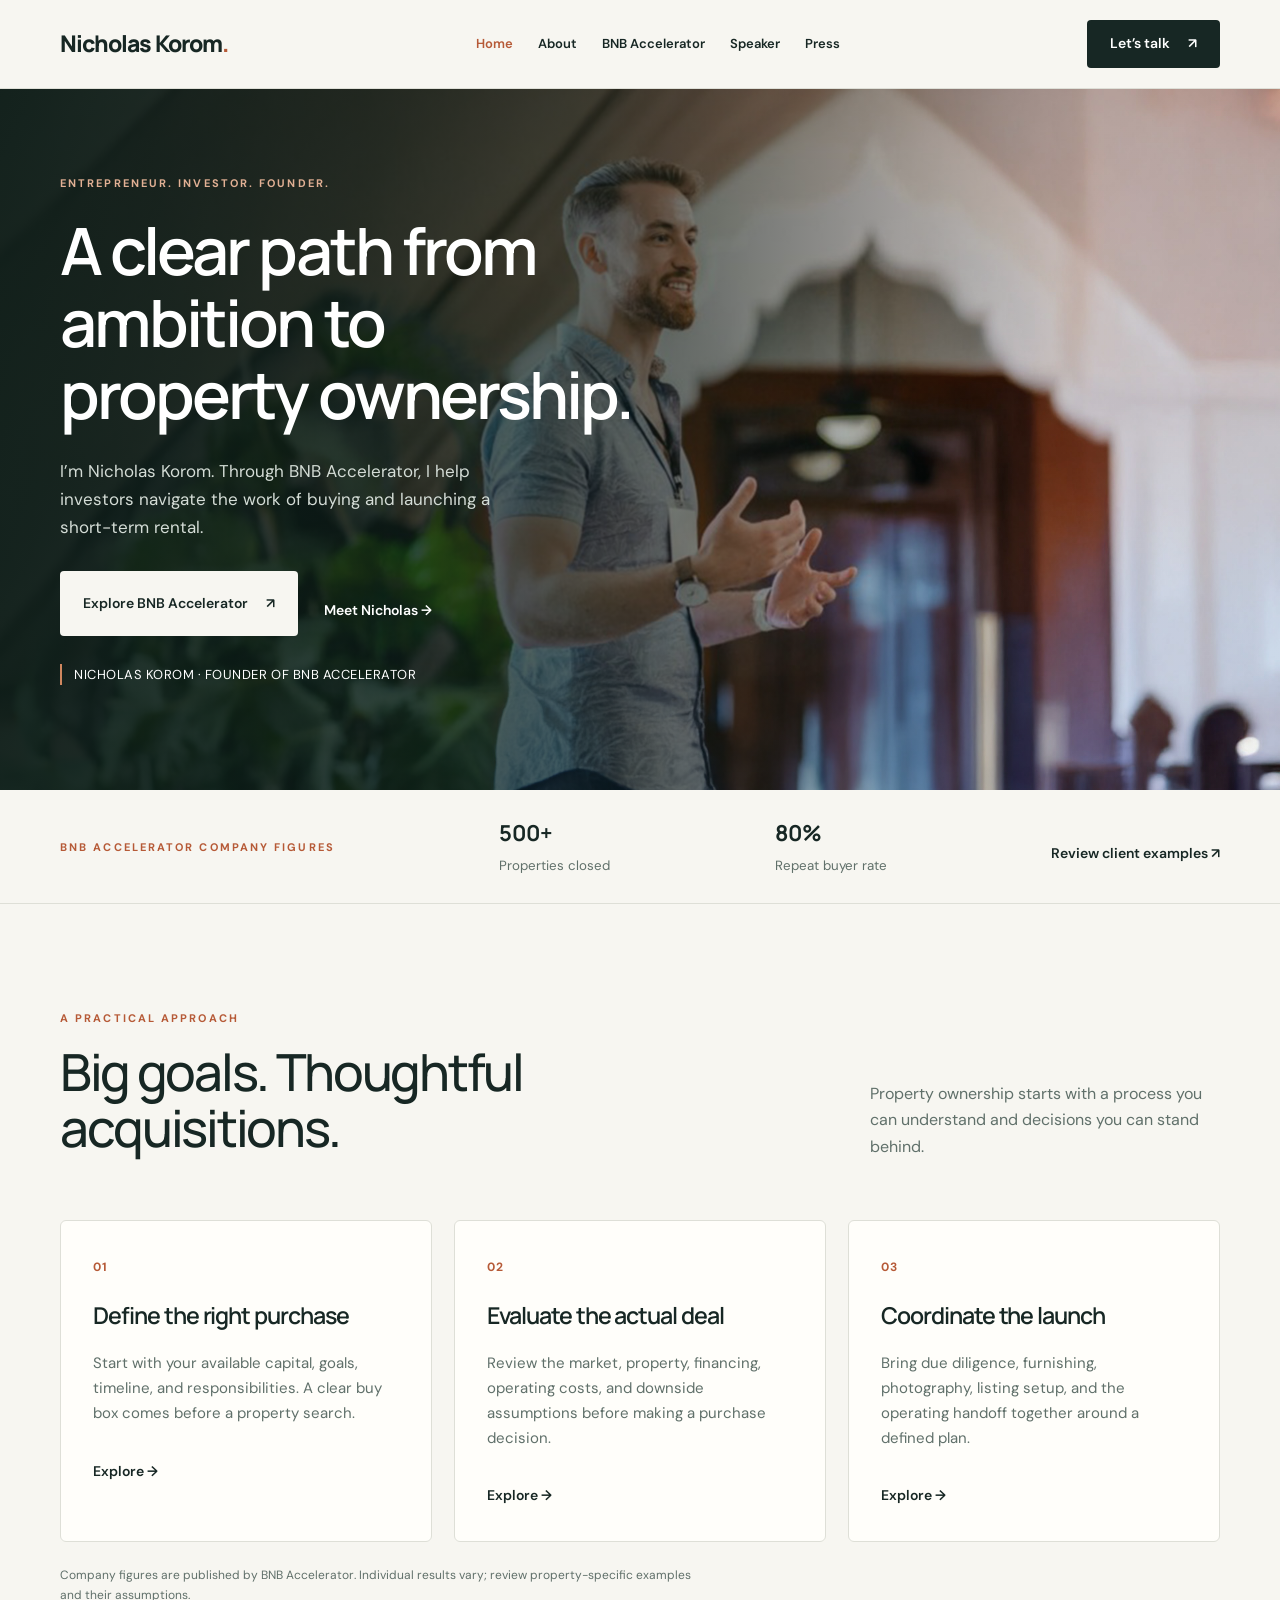
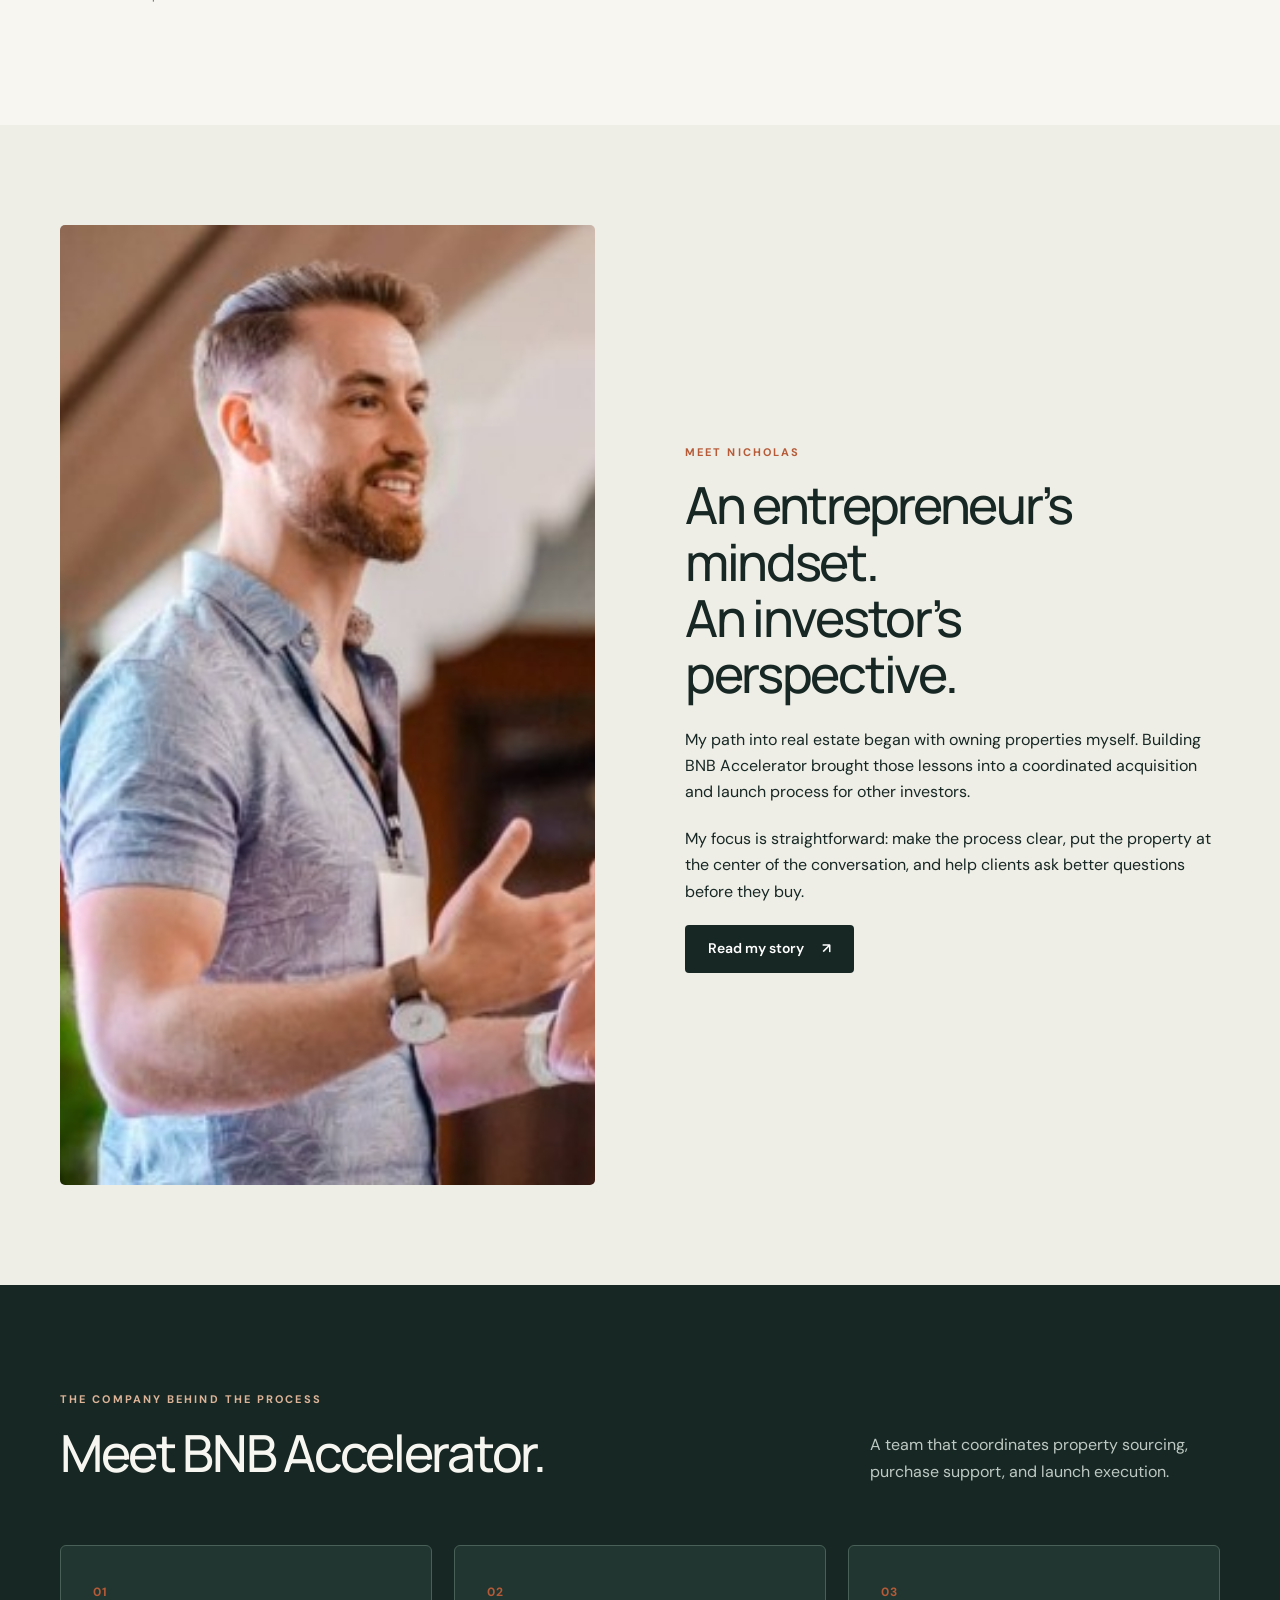
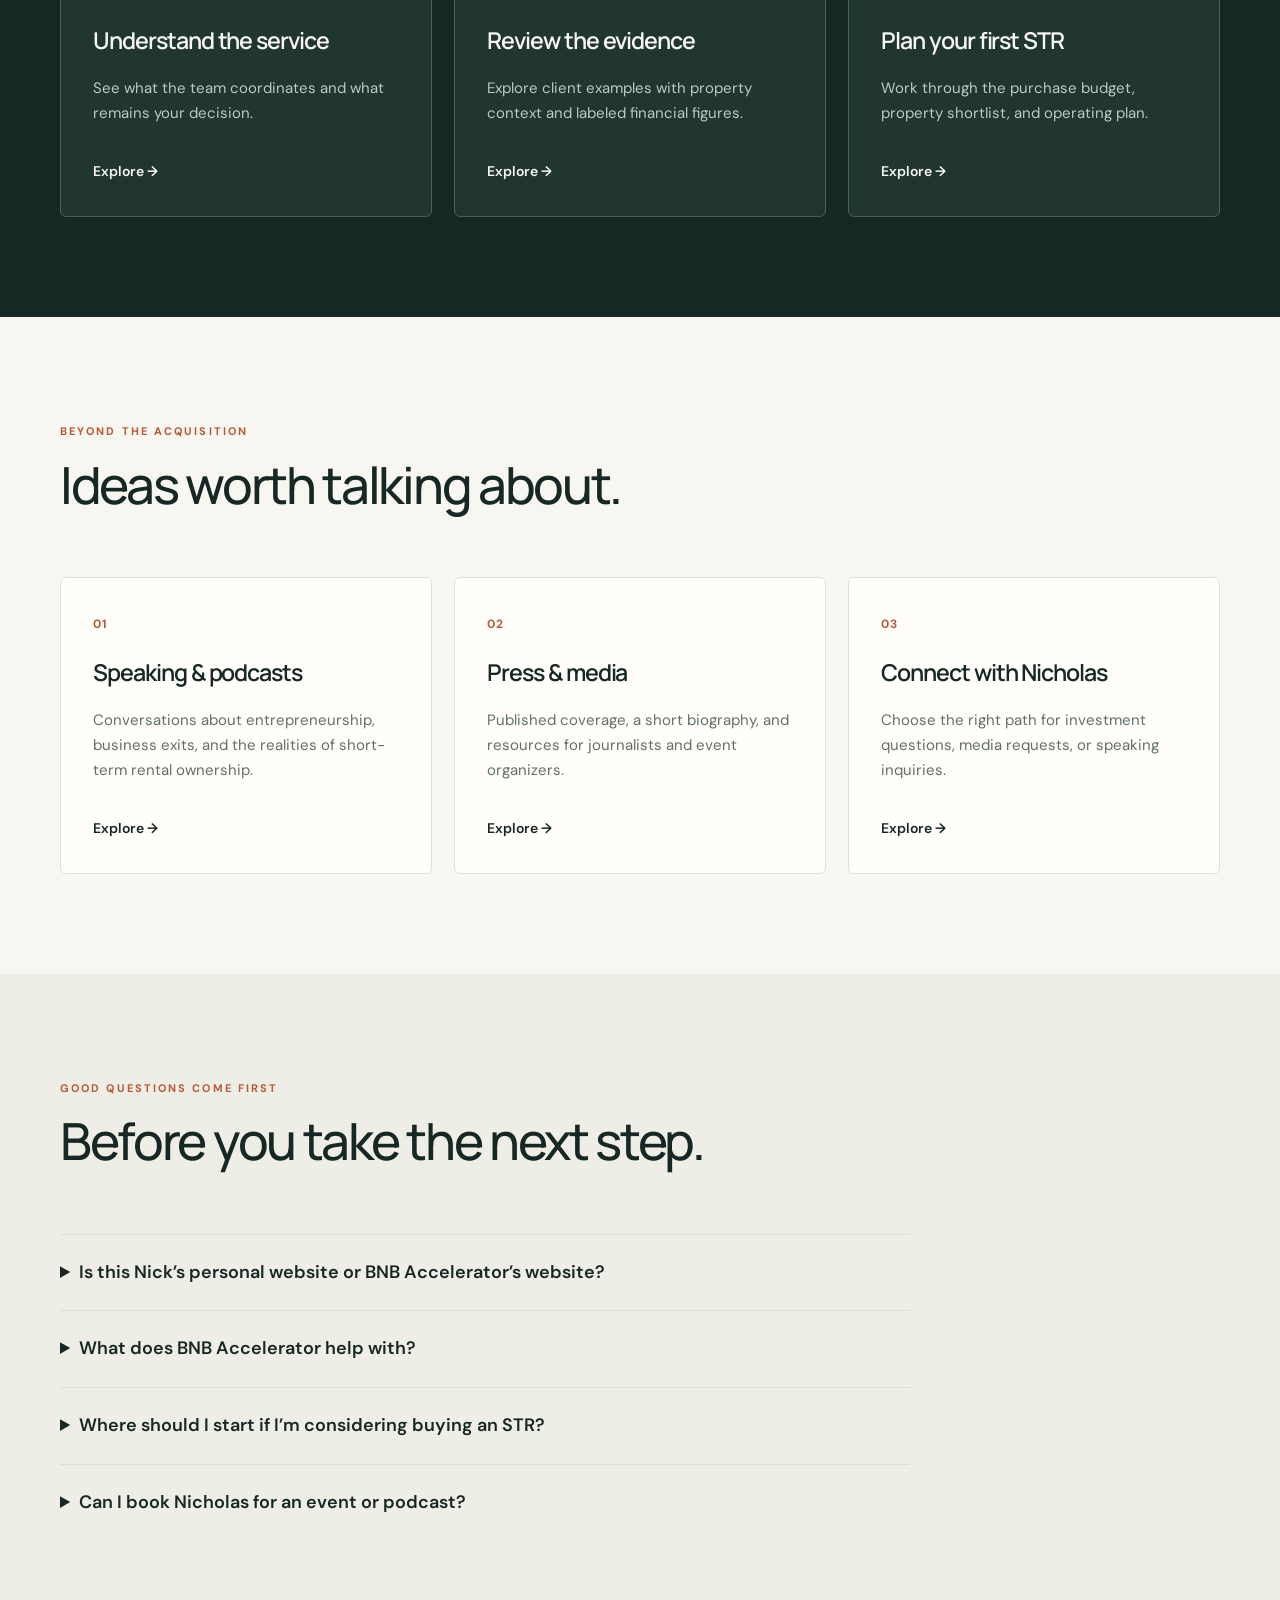
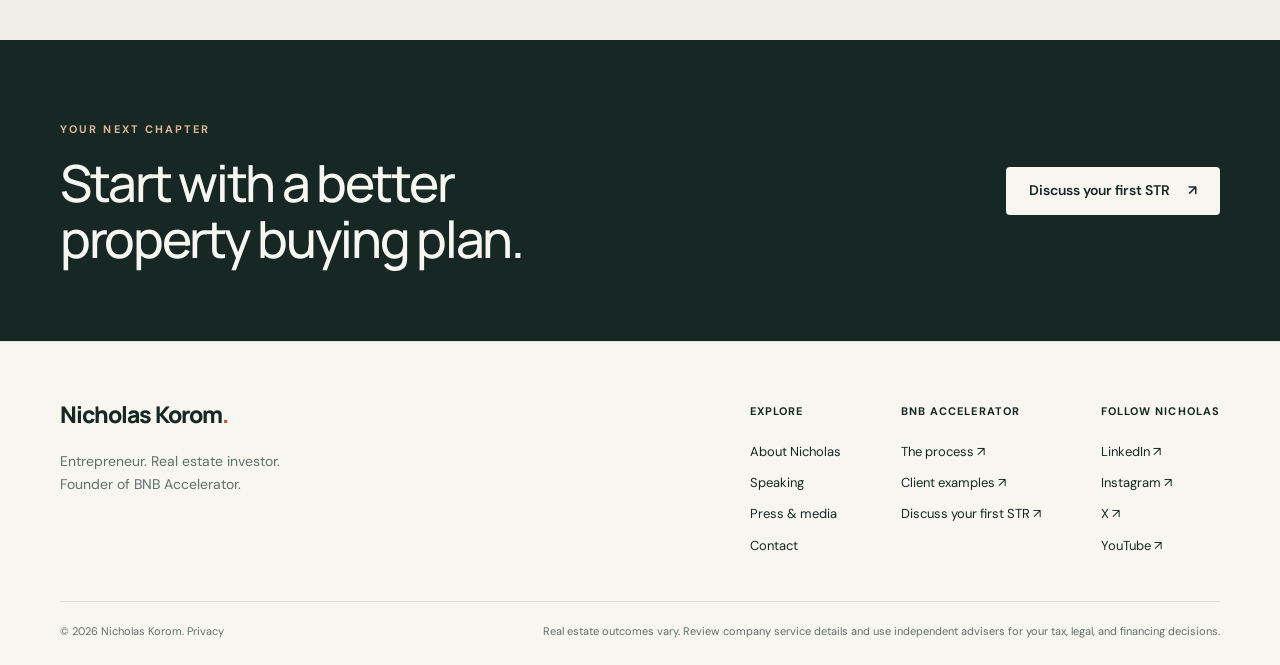
==== commit 82d33165: "Upgrade Nick personal brand site with BNB Accelerator pages and SEO" ====
--- a/index.html
+++ b/index.html
@@ -1,548 +1 @@
-<!DOCTYPE html>
-<html lang="en">
-<head>
-  <meta charset="UTF-8">
-  <meta name="viewport" content="width=device-width, initial-scale=1.0">
-  <title>Nick Korom | Founder of BNB Accelerator</title>
-  <meta name="description" content="Nick Korom is the founder and Chief Accelerating Officer of BNB Accelerator, a done-for-you short-term rental acquisition company. Learn his approach and review documented company results.">
-  <meta name="keywords" content="Nick Korom, BnB Accelerator, done-for-you STR, short term rental acquisition, Airbnb investing, STR portfolio, real estate investment, short term rental expert">
-  <meta name="robots" content="index, follow">
-  <link rel="canonical" href="https://nickkorom.vercel.app">
-
-  <!-- Open Graph -->
-  <meta property="og:type" content="website">
-  <meta property="og:title" content="Nick Korom | Founder of BnB Accelerator">
-  <meta property="og:description" content="Founder of BNB Accelerator. Learn Nick Korom's approach to short-term rental acquisition and review documented company results.">
-  <meta property="og:url" content="https://nickkorom.vercel.app">
-  <meta property="og:site_name" content="Nick Korom">
-
-  <!-- Twitter -->
-  <meta name="twitter:card" content="summary_large_image">
-  <meta name="twitter:title" content="Nick Korom | Founder of BnB Accelerator">
-  <meta name="twitter:description" content="Founder of BNB Accelerator. Short-term rental acquisition, execution, and investor education.">
-
-  <!-- Schema: Person -->
-  <script type="application/ld+json">
-  {
-    "@context": "https://schema.org",
-    "@type": "Person",
-    "name": "Nick Korom",
-    "jobTitle": "Founder and Chief Accelerating Officer",
-    "worksFor": {
-      "@type": "Organization",
-      "name": "BNB Accelerator",
-      "url": "https://www.bnbaccelerator.com/"
-    },
-    "url": "https://nickkorom.vercel.app",
-    "sameAs": ["https://www.bnbaccelerator.com/"],
-    "knowsAbout": ["Short-term rentals", "Real estate acquisition", "Vacation rental launch", "STR market analysis"]
-  }
-  </script>
-
-  <!-- Schema: Organization -->
-  <script type="application/ld+json">
-  {
-    "@context": "https://schema.org",
-    "@type": "Organization",
-    "name": "BNB Accelerator",
-    "url": "https://www.bnbaccelerator.com/",
-    "founder": {
-      "@type": "Person",
-      "name": "Nick Korom"
-    },
-    "description": "Done-for-you short-term rental acquisition and launch support for qualified investors.",
-    "serviceType": ["Short-term rental acquisition support", "Property sourcing", "Renovation and launch coordination"]
-  }
-  </script>
-
-  <link rel="preconnect" href="https://fonts.googleapis.com">
-  <link rel="preconnect" href="https://fonts.gstatic.com" crossorigin>
-  <link href="https://fonts.googleapis.com/css2?family=Inter:wght@300;400;500;600;700;800;900&family=Playfair+Display:wght@400;600;700&display=swap" rel="stylesheet">
-
-  <style>
-    :root {
-      --navy: #111a26;
-      --navy-light: #192532;
-      --navy-mid: #243241;
-      --gold: #b9975b;
-      --gold-light: #d1b47e;
-      --gold-dark: #967744;
-      --white: #ffffff;
-      --off-white: #f0f0f0;
-      --gray-light: #b0b8c8;
-      --gray: #6b7a90;
-      --text-light: #d0d8e8;
-    }
-
-    * { margin: 0; padding: 0; box-sizing: border-box; }
-
-    html { scroll-behavior: smooth; }
-
-    body {
-      font-family: 'Inter', -apple-system, BlinkMacSystemFont, sans-serif;
-      background: var(--navy);
-      color: var(--text-light);
-      line-height: 1.7;
-      overflow-x: hidden;
-    }
-
-    .container { max-width: 1200px; margin: 0 auto; padding: 0 24px; }
-
-    /* NAV */
-    nav {
-      position: fixed; top: 0; left: 0; right: 0; z-index: 1000;
-      background: rgba(10, 22, 40, 0.92);
-      backdrop-filter: blur(20px);
-      border-bottom: 1px solid rgba(201, 168, 76, 0.15);
-      padding: 16px 0;
-      transition: all 0.3s ease;
-    }
-    nav .container { display: flex; justify-content: space-between; align-items: center; }
-    .nav-logo { font-family: 'Playfair Display', serif; font-size: 1.4rem; font-weight: 700; color: var(--gold); text-decoration: none; }
-    .nav-links { display: flex; list-style: none; gap: 32px; align-items: center; }
-    .nav-links a { color: var(--text-light); text-decoration: none; font-size: 0.9rem; font-weight: 500; letter-spacing: 0.5px; transition: color 0.3s; }
-    .nav-links a:hover { color: var(--gold); }
-    .nav-toggle { display: none; background: none; border: none; color: var(--gold); font-size: 1.5rem; cursor: pointer; }
-
-    /* BUTTONS */
-    .btn {
-      display: inline-block; padding: 14px 32px; border-radius: 6px;
-      text-decoration: none; font-weight: 600; font-size: 0.95rem;
-      letter-spacing: 0.5px; transition: all 0.3s ease; cursor: pointer; border: none;
-    }
-    .btn-gold {
-      background: linear-gradient(135deg, var(--gold), var(--gold-dark));
-      color: var(--navy); box-shadow: 0 4px 20px rgba(201, 168, 76, 0.3);
-    }
-    .btn-gold:hover {
-      background: linear-gradient(135deg, var(--gold-light), var(--gold));
-      box-shadow: 0 6px 30px rgba(201, 168, 76, 0.4); transform: translateY(-2px);
-    }
-    .btn-outline {
-      border: 2px solid var(--gold); color: var(--gold); background: transparent;
-    }
-    .btn-outline:hover { background: var(--gold); color: var(--navy); }
-
-    /* HERO */
-    .hero {
-      min-height: 100vh; display: flex; align-items: center;
-      padding: 120px 0 80px;
-      background: linear-gradient(170deg, var(--navy) 0%, var(--navy-light) 50%, var(--navy) 100%);
-      position: relative; overflow: hidden;
-    }
-    .hero::before {
-      content: ''; position: absolute; top: -50%; right: -20%;
-      width: 800px; height: 800px;
-      background: radial-gradient(circle, rgba(201,168,76,0.06) 0%, transparent 70%);
-      border-radius: 50%;
-    }
-    .hero .container { display: flex; align-items: center; gap: 60px; position: relative; z-index: 2; }
-    .hero-text { flex: 1.2; }
-    .hero-text .tag {
-      display: inline-block; background: rgba(201,168,76,0.12);
-      color: var(--gold); padding: 6px 16px; border-radius: 50px;
-      font-size: 0.85rem; font-weight: 600; letter-spacing: 1px;
-      margin-bottom: 24px; text-transform: uppercase;
-    }
-    .hero-text h1 {
-      font-family: 'Playfair Display', serif; font-size: 3.5rem; font-weight: 700;
-      color: var(--white); line-height: 1.15; margin-bottom: 20px;
-    }
-    .hero-text h1 span { color: var(--gold); }
-    .hero-text .subtitle {
-      font-size: 1.2rem; color: var(--gray-light); margin-bottom: 36px;
-      max-width: 520px; line-height: 1.8;
-    }
-    .hero-buttons { display: flex; gap: 16px; flex-wrap: wrap; }
-    .hero-visual { flex: 1; display: flex; justify-content: center; }
-    .hero-stats {
-      display: grid; grid-template-columns: 1fr 1fr; gap: 16px;
-      background: rgba(26, 45, 74, 0.6); border: 1px solid rgba(201,168,76,0.2);
-      border-radius: 16px; padding: 32px; backdrop-filter: blur(10px);
-    }
-    .stat-item { text-align: center; padding: 16px; }
-    .stat-num {
-      font-family: 'Playfair Display', serif; font-size: 2.5rem;
-      font-weight: 700; color: var(--gold); display: block;
-    }
-    .stat-label { font-size: 0.85rem; color: var(--gray-light); margin-top: 4px; }
-
-    /* SECTIONS */
-    section { padding: 100px 0; }
-    .section-header { text-align: center; margin-bottom: 64px; }
-    .section-header h2 {
-      font-family: 'Playfair Display', serif; font-size: 2.5rem;
-      color: var(--white); margin-bottom: 16px;
-    }
-    .section-header p { color: var(--gray-light); max-width: 600px; margin: 0 auto; font-size: 1.1rem; }
-    .gold-line { width: 60px; height: 3px; background: var(--gold); margin: 16px auto 0; border-radius: 2px; }
-
-    /* ABOUT */
-    .about { background: var(--navy-light); }
-    .about-grid { display: grid; grid-template-columns: 1fr 1fr; gap: 60px; align-items: center; }
-    .about-content h3 { font-family: 'Playfair Display', serif; font-size: 1.8rem; color: var(--white); margin-bottom: 20px; }
-    .about-content p { margin-bottom: 16px; color: var(--gray-light); }
-    .about-highlights { display: grid; grid-template-columns: 1fr 1fr; gap: 16px; margin-top: 28px; }
-    .highlight-item {
-      background: rgba(201,168,76,0.08); border: 1px solid rgba(201,168,76,0.15);
-      border-radius: 10px; padding: 20px; text-align: center;
-    }
-    .highlight-item .num { font-size: 1.6rem; font-weight: 700; color: var(--gold); }
-    .highlight-item .label { font-size: 0.8rem; color: var(--gray-light); margin-top: 4px; }
-
-    /* SERVICES */
-    .services-grid { display: grid; grid-template-columns: repeat(3, 1fr); gap: 28px; }
-    .service-card {
-      background: var(--navy-light); border: 1px solid rgba(201,168,76,0.12);
-      border-radius: 12px; padding: 36px; transition: all 0.3s ease;
-    }
-    .service-card:hover {
-      border-color: var(--gold); transform: translateY(-4px);
-      box-shadow: 0 12px 40px rgba(201,168,76,0.1);
-    }
-    .service-icon { font-size: 2.2rem; margin-bottom: 16px; }
-    .service-card h3 { color: var(--white); font-size: 1.15rem; margin-bottom: 12px; }
-    .service-card p { color: var(--gray-light); font-size: 0.95rem; }
-
-    /* RESULTS */
-    .results { background: var(--navy-light); }
-    .results-grid { display: grid; grid-template-columns: repeat(4, 1fr); gap: 32px; }
-    .result-card {
-      text-align: center; padding: 40px 24px;
-      background: rgba(201,168,76,0.05); border: 1px solid rgba(201,168,76,0.15);
-      border-radius: 12px;
-    }
-    .result-card .number {
-      font-family: 'Playfair Display', serif; font-size: 3rem;
-      font-weight: 700; color: var(--gold);
-    }
-    .result-card .label { color: var(--gray-light); margin-top: 8px; font-size: 0.95rem; }
-
-    /* PROCESS */
-    .process-steps { display: grid; grid-template-columns: repeat(4, 1fr); gap: 24px; counter-reset: step; }
-    .step {
-      position: relative; padding: 32px 24px; background: var(--navy-light);
-      border: 1px solid rgba(201,168,76,0.12); border-radius: 12px;
-      text-align: center; counter-increment: step;
-    }
-    .step::before {
-      content: counter(step); display: flex; align-items: center; justify-content: center;
-      width: 48px; height: 48px; margin: 0 auto 16px;
-      background: linear-gradient(135deg, var(--gold), var(--gold-dark));
-      color: var(--navy); font-weight: 800; font-size: 1.2rem; border-radius: 50%;
-    }
-    .step h3 { color: var(--white); font-size: 1.05rem; margin-bottom: 8px; }
-    .step p { color: var(--gray-light); font-size: 0.9rem; }
-
-    /* TESTIMONIALS */
-    .testimonials { background: var(--navy-light); }
-    .testimonials-grid { display: grid; grid-template-columns: repeat(3, 1fr); gap: 28px; }
-    .testimonial-card {
-      background: var(--navy); border: 1px solid rgba(201,168,76,0.12);
-      border-radius: 12px; padding: 32px; position: relative;
-    }
-    .testimonial-card::before {
-      content: '\201C'; font-size: 4rem; color: var(--gold); opacity: 0.3;
-      position: absolute; top: 12px; left: 20px; font-family: serif; line-height: 1;
-    }
-    .testimonial-text { font-style: italic; color: var(--gray-light); margin-bottom: 20px; padding-top: 28px; }
-    .testimonial-author { color: var(--gold); font-weight: 600; font-size: 0.9rem; }
-    .testimonial-role { color: var(--gray); font-size: 0.8rem; }
-
-    /* CTA */
-    .cta {
-      padding: 100px 0; text-align: center;
-      background: linear-gradient(135deg, var(--navy-mid) 0%, var(--navy) 100%);
-      border-top: 1px solid rgba(201,168,76,0.15);
-    }
-    .cta h2 { font-family: 'Playfair Display', serif; font-size: 2.5rem; color: var(--white); margin-bottom: 16px; }
-    .cta p { color: var(--gray-light); max-width: 560px; margin: 0 auto 36px; font-size: 1.1rem; }
-
-    /* FOOTER */
-    footer {
-      background: var(--navy); border-top: 1px solid rgba(201,168,76,0.1);
-      padding: 48px 0 24px; text-align: center;
-    }
-    footer p { color: var(--gray); font-size: 0.85rem; }
-    footer a { color: var(--gold); text-decoration: none; }
-    footer a:hover { text-decoration: underline; }
-
-    /* RESPONSIVE */
-    @media (max-width: 992px) {
-      .hero .container { flex-direction: column; text-align: center; }
-      .hero-text .subtitle { margin: 0 auto 36px; }
-      .hero-buttons { justify-content: center; }
-      .hero-text h1 { font-size: 2.6rem; }
-      .about-grid { grid-template-columns: 1fr; }
-      .services-grid, .process-steps { grid-template-columns: repeat(2, 1fr); }
-      .results-grid { grid-template-columns: repeat(2, 1fr); }
-      .testimonials-grid { grid-template-columns: 1fr; }
-    }
-    @media (max-width: 600px) {
-      .hero-text h1 { font-size: 2rem; }
-      .hero-stats { grid-template-columns: 1fr 1fr; gap: 8px; padding: 20px; }
-      .stat-num { font-size: 1.8rem; }
-      .services-grid, .process-steps, .results-grid { grid-template-columns: 1fr; }
-      .nav-links { display: none; position: absolute; top: 100%; left: 0; right: 0;
-        flex-direction: column; background: var(--navy); padding: 24px; gap: 16px;
-        border-bottom: 1px solid rgba(201,168,76,0.15);
-      }
-      .nav-links.active { display: flex; }
-      .nav-toggle { display: block; }
-      .section-header h2 { font-size: 2rem; }
-    }
-  
-/* Visual refinement 2026-10: preserve the existing brand, layout and content. */
-body { -webkit-font-smoothing: antialiased; -moz-osx-font-smoothing: grayscale; }
-h1, h2, h3 { text-wrap: balance; }
-p, blockquote { text-wrap: pretty; }
-:where(a, button, input, select, textarea):focus-visible { outline: 2px solid currentColor; outline-offset: 4px; }
-:where(article, .content, .article-content) a { text-underline-offset: .2em; text-decoration-thickness: 1px; }
-:where(.hero-grid, .features-grid, .cards-grid, .grid, .footer-grid) > * { min-width: 0; }
-@media (max-width: 600px) { input, select, textarea { font-size: 16px; } :where(.hero-cta, .hero-actions, .cta-actions) { flex-wrap: wrap; row-gap: 12px; } }
-@media (prefers-reduced-motion: reduce) { html { scroll-behavior: auto; } *, *::before, *::after { animation-duration: .01ms !important; animation-delay: 0ms !important; transition-duration: .01ms !important; } }
-
-.testimonial-card, .service-card { box-shadow: 0 1px 2px rgba(15,23,42,.035), 0 10px 30px rgba(15,23,42,.055); }
-
-.btn, .btn-outline, .btn-gold { transition: background-color .2s ease, color .2s ease, border-color .2s ease, box-shadow .2s ease, transform .2s ease; }
-
-h1 { letter-spacing: -.025em; } h2 { letter-spacing: -.015em; } article p, .content p { line-height: 1.8; }
-</style>
-</head>
-<body>
-
-  <!-- Navigation -->
-  <nav>
-    <div class="container">
-      <a href="#top" class="nav-logo">Nick Korom</a>
-      <button class="nav-toggle" onclick="document.querySelector('.nav-links').classList.toggle('active')">&#9776;</button>
-      <ul class="nav-links">
-        <li><a href="#about">About</a></li>
-        <li><a href="#principles">Principles</a></li>
-        <li><a href="#results">Company Results</a></li>
-        <li><a href="#process">Approach</a></li>
-        <li><a href="#proof">Proof</a></li>
-        <li><a href="https://www.bnbaccelerator.com/apply/" class="btn btn-gold" style="padding:10px 24px;">Apply</a></li>
-      </ul>
-    </div>
-  </nav>
-
-  <!-- Hero -->
-  <section class="hero" id="top">
-    <div class="container">
-      <div class="hero-text">
-        <span class="tag">Founder of BNB Accelerator</span>
-        <h1>Building a Better Way to <span>Acquire Short-Term Rentals</span></h1>
-        <p class="subtitle">Nick Korom founded <a href="https://www.bnbaccelerator.com/" style="color:var(--gold);text-decoration:none;font-weight:600;">BNB Accelerator</a> to help qualified investors move from strategy to ownership through a coordinated acquisition and launch process.</p>
-        <div class="hero-buttons">
-          <a href="https://www.bnbaccelerator.com/case-studies/" class="btn btn-gold">Review Client Case Studies</a>
-          <a href="#about" class="btn btn-outline">About Nick</a>
-        </div>
-      </div>
-      <div class="hero-visual">
-        <div class="hero-stats">
-          <div class="stat-item">
-            <span class="stat-num">500+</span>
-            <span class="stat-label">Company Closings</span>
-          </div>
-          <div class="stat-item">
-            <span class="stat-num">260+</span>
-            <span class="stat-label">Company Clients</span>
-          </div>
-          <div class="stat-item">
-            <span class="stat-num">80%</span>
-            <span class="stat-label">Repeat Buyer Rate</span>
-          </div>
-          <div class="stat-item">
-            <span class="stat-num">8</span>
-            <span class="stat-label">Operating Markets</span>
-          </div>
-        </div>
-      </div>
-    </div>
-  </section>
-
-  <!-- About Nick -->
-  <section id="about" class="about">
-    <div class="container">
-      <div class="about-grid">
-        <div class="about-content">
-          <h3>Meet Nick Korom</h3>
-          <p>Nick Korom is the founder and Chief Accelerating Officer of <a href="https://www.bnbaccelerator.com/" style="color:var(--gold);text-decoration:none;font-weight:600;">BNB Accelerator</a>, a done-for-you short-term rental acquisition company.</p>
-          <p>His work focuses on building a repeatable process for selecting markets, sourcing properties, coordinating due diligence, negotiating acquisitions, and launching guest-ready short-term rentals.</p>
-          <p>Nick's operating philosophy is straightforward: make assumptions visible, define responsibilities clearly, and judge the process by documented client outcomes. Investment, financing, legal, tax, and operating decisions remain with the client and the client's independent advisers.</p>
-          <div class="about-highlights">
-            <div class="highlight-item"><div class="num">500+</div><div class="label">Properties Closed</div></div>
-            <div class="highlight-item"><div class="num">260+</div><div class="label">Company Clients</div></div>
-            <div class="highlight-item"><div class="num">80%</div><div class="label">Repeat Client Rate</div></div>
-            <div class="highlight-item"><div class="num">8</div><div class="label">Operating Markets</div></div>
-          </div>
-        </div>
-        <div style="display:flex;align-items:center;justify-content:center;">
-          <div style="background:var(--navy-mid);border:1px solid rgba(201,168,76,0.2);border-radius:16px;padding:48px;text-align:center;">
-            <div style="font-size:4rem;margin-bottom:16px;">&#127968;</div>
-            <h3 style="color:var(--gold);font-family:'Playfair Display',serif;font-size:1.4rem;margin-bottom:8px;">BNB Accelerator</h3>
-            <p style="color:var(--gray-light);font-size:0.9rem;">Done-For-You STR Acquisitions</p>
-            <a href="https://www.bnbaccelerator.com/how-it-works/" class="btn btn-gold" style="margin-top:20px;padding:10px 24px;font-size:0.85rem;">See How It Works</a>
-          </div>
-        </div>
-      </div>
-    </div>
-  </section>
-
-  <!-- Principles -->
-  <section id="principles">
-    <div class="container">
-      <div class="section-header">
-        <h2>Nick's Operating Principles</h2>
-        <p>The standards behind the acquisition and launch process at BNB Accelerator.</p>
-        <div class="gold-line"></div>
-      </div>
-      <div class="services-grid">
-        <div class="service-card">
-          <div class="service-icon">&#128269;</div>
-          <h3>Start With Fit</h3>
-          <p>A short-term rental is not appropriate for every investor. Capital, timeline, risk tolerance, financing, and desired involvement should be assessed before a property search begins.</p>
-        </div>
-        <div class="service-card">
-          <div class="service-icon">&#127968;</div>
-          <h3>Make Assumptions Visible</h3>
-          <p>Revenue projections, operating costs, reserves, financing, and regulatory assumptions should be separated so the investor can evaluate the downside as well as the base case.</p>
-        </div>
-        <div class="service-card">
-          <div class="service-icon">&#128176;</div>
-          <h3>Buy Deliberately</h3>
-          <p>Property sourcing is followed by client-directed due diligence, inspections, negotiation, and closing. The client owns the property and approves the material decisions.</p>
-        </div>
-        <div class="service-card">
-          <div class="service-icon">&#128296;</div>
-          <h3>Design for the Guest</h3>
-          <p>Renovation, furnishing, and setup choices should serve a defined guest profile and market position, not a generic design formula.</p>
-        </div>
-        <div class="service-card">
-          <div class="service-icon">&#128247;</div>
-          <h3>Launch With Accountability</h3>
-          <p>Photography, listing setup, operational handoff, and property management introductions should have clear owners, milestones, and acceptance criteria.</p>
-        </div>
-        <div class="service-card">
-          <div class="service-icon">&#128200;</div>
-          <h3>Use Independent Advisers</h3>
-          <p>BNB Accelerator is not a CPA, law firm, lender, or property manager. Clients should rely on qualified independent professionals for tax, legal, financing, and ongoing management advice.</p>
-        </div>
-      </div>
-      <div style="text-align:center;margin-top:48px;">
-        <a href="https://www.bnbaccelerator.com/how-it-works/" class="btn btn-gold">Explore the BNB Accelerator Process</a>
-      </div>
-    </div>
-  </section>
-
-  <!-- Results -->
-  <section id="results" class="results">
-    <div class="container">
-      <div class="section-header">
-        <h2>Proven Results</h2>
-        <p>These are BNB Accelerator company figures. They should be read with the case studies and their stated assumptions, periods, and limitations.</p>
-        <div class="gold-line"></div>
-      </div>
-      <div class="results-grid">
-        <div class="result-card">
-          <div class="number">500+</div>
-          <div class="label">Homes Closed</div>
-        </div>
-        <div class="result-card">
-          <div class="number">260+</div>
-          <div class="label">Clients Served</div>
-        </div>
-        <div class="result-card">
-          <div class="number">80%</div>
-          <div class="label">Repeat Client Rate</div>
-        </div>
-        <div class="result-card">
-          <div class="number">8</div>
-          <div class="label">Operating Markets</div>
-        </div>
-      </div>
-    </div>
-  </section>
-
-  <!-- Process -->
-  <section id="process">
-    <div class="container">
-      <div class="section-header">
-        <h2>How It Works</h2>
-        <p>A coordinated path from investor fit through a guest-ready property launch.</p>
-        <div class="gold-line"></div>
-      </div>
-      <div class="process-steps">
-        <div class="step">
-          <h3>Fit and Strategy</h3>
-          <p>The team reviews the investor's goals, available capital, timing, market preferences, and operating expectations.</p>
-        </div>
-        <div class="step">
-          <h3>Market & Deal Sourcing</h3>
-          <p>The team narrows the approved markets and sources properties against the client's acquisition criteria.</p>
-        </div>
-        <div class="step">
-          <h3>Acquisition & Setup</h3>
-          <p>The client makes the purchase decision while the team coordinates due diligence, project work, furnishing, and launch milestones.</p>
-        </div>
-        <div class="step">
-          <h3>Launch and Handoff</h3>
-          <p>The property is prepared for launch and transitioned to the client's chosen operating arrangement. Results vary by property and market.</p>
-        </div>
-      </div>
-      <div style="text-align:center;margin-top:48px;">
-        <a href="https://www.bnbaccelerator.com/apply/" class="btn btn-gold">Apply for an STR Strategy Call</a>
-      </div>
-    </div>
-  </section>
-
-  <!-- Proof -->
-  <section id="proof" class="testimonials">
-    <div class="container">
-      <div class="section-header">
-        <h2>Review the Evidence</h2>
-        <p>Use the source material on BNB Accelerator to evaluate the company, its process, and client-specific outcomes.</p>
-        <div class="gold-line"></div>
-      </div>
-      <div class="testimonials-grid">
-        <div class="testimonial-card">
-          <p class="testimonial-text">Written client case studies provide property context, acquisition details, implementation notes, and clearly labeled financial figures.</p>
-          <p class="testimonial-author"><a href="https://www.bnbaccelerator.com/case-studies/" style="color:var(--gold);">Browse Case Studies</a></p>
-          <p class="testimonial-role">Documented client examples</p>
-        </div>
-        <div class="testimonial-card">
-          <p class="testimonial-text">The company deals page organizes selected properties and provides a direct path to deeper case-study material.</p>
-          <p class="testimonial-author"><a href="https://www.bnbaccelerator.com/deals/" style="color:var(--gold);">Explore Selected Deals</a></p>
-          <p class="testimonial-role">Property-level examples</p>
-        </div>
-        <div class="testimonial-card">
-          <p class="testimonial-text">The company explains what it coordinates, what remains the client's decision, and where independent professional advice is required.</p>
-          <p class="testimonial-author"><a href="https://www.bnbaccelerator.com/how-it-works/" style="color:var(--gold);">Read How It Works</a></p>
-          <p class="testimonial-role">Service scope and process</p>
-        </div>
-      </div>
-    </div>
-  </section>
-
-  <!-- CTA -->
-  <section class="cta">
-    <div class="container">
-      <h2>Considering an STR Acquisition?</h2>
-      <p>Review the company process and documented examples first. If the model fits your goals, submit an application directly through BNB Accelerator.</p>
-      <a href="https://www.bnbaccelerator.com/apply/" class="btn btn-gold">Apply at BNB Accelerator</a>
-    </div>
-  </section>
-
-  <!-- Footer -->
-  <footer>
-    <div class="container">
-      <p style="margin-bottom:8px;"><a href="https://www.bnbaccelerator.com/" style="font-family:'Playfair Display',serif;font-size:1.2rem;font-weight:700;">BNB Accelerator</a></p>
-      <p style="margin-bottom:16px;">Founded by Nick Korom | Done-For-You Short Term Rental Acquisitions</p>
-      <p style="margin-bottom:12px;">BNB Accelerator is not a CPA firm, law firm, lender, broker-dealer, or property manager. Investment results vary.</p>
-      <p>&copy; 2026 Nick Korom. All rights reserved. | <a href="https://www.bnbaccelerator.com/">bnbaccelerator.com</a></p>
-    </div>
-  </footer>
-
-</body>
-</html>
+<!doctype html><html lang="en"><head><meta charset="utf-8"><meta name="viewport" content="width=device-width,initial-scale=1"><title>Nicholas Korom | Founder of BNB Accelerator</title><meta name="description" content="Meet Nicholas Korom, entrepreneur, real estate investor and founder of BNB Accelerator. Explore his approach, speaking topics, and short-term rental acquisition resources."><link rel="canonical" href="https://nickkorom.vercel.app/"><meta property="og:type" content="website"><meta property="og:title" content="Nicholas Korom | Founder of BNB Accelerator"><meta property="og:description" content="Meet Nicholas Korom, entrepreneur, real estate investor and founder of BNB Accelerator. Explore his approach, speaking topics, and short-term rental acquisition resources."><meta property="og:url" content="https://nickkorom.vercel.app/"><meta property="og:image" content="https://nickkorom.vercel.app/assets/nick-speaking.jpg"><meta name="twitter:card" content="summary_large_image"><meta name="theme-color" content="#172724"><link rel="icon" href="/assets/favicon.svg" type="image/svg+xml"><link rel="preconnect" href="https://fonts.googleapis.com"><link rel="preconnect" href="https://fonts.gstatic.com" crossorigin><link rel="stylesheet" href="/assets/site.css"><script type="application/ld+json">{"@context": "https://schema.org", "@graph": [{"@type": "Person", "@id": "https://nickkorom.vercel.app/#nicholas-korom", "name": "Nicholas Korom", "alternateName": "Nick Korom", "url": "https://nickkorom.vercel.app/", "image": "https://nickkorom.vercel.app/assets/nick-portrait.jpeg", "jobTitle": "Founder", "worksFor": {"@type": "Organization", "name": "BNB Accelerator", "url": "https://www.bnbaccelerator.com"}, "sameAs": ["https://www.linkedin.com/in/nickkorom/", "https://www.instagram.com/nicholaskorom/", "https://x.com/NicholasKorom"]}, {"@type": "WebSite", "@id": "https://nickkorom.vercel.app/#website", "name": "Nicholas Korom", "url": "https://nickkorom.vercel.app/"}, {"@type": "WebPage", "name": "Nicholas Korom | Founder of BNB Accelerator", "description": "Meet Nicholas Korom, entrepreneur, real estate investor and founder of BNB Accelerator. Explore his approach, speaking topics, and short-term rental acquisition resources.", "url": "https://nickkorom.vercel.app/", "isPartOf": {"@id": "https://nickkorom.vercel.app/#website"}, "about": {"@id": "https://nickkorom.vercel.app/#nicholas-korom"}}]}</script></head><body><a class="skip" href="#main">Skip to content</a><header><div class="wrap"><a class="brand" href="/">Nicholas Korom<span>.</span></a><nav aria-label="Main navigation"><a href="/" aria-current="page">Home</a><a href="/about/" >About</a><a href="/bnb-accelerator/" >BNB Accelerator</a><a href="/speaker/" >Speaker</a><a href="/press-media/" >Press</a></nav><a class="btn " href="/contact/">Let’s talk <span aria-hidden="true">↗</span></a><details class="mobile-menu"><summary>Menu ☰</summary><nav aria-label="Mobile navigation"><a href="/" aria-current="page">Home</a><a href="/about/" >About</a><a href="/bnb-accelerator/" >BNB Accelerator</a><a href="/speaker/" >Speaker</a><a href="/press-media/" >Press</a><a href="/contact/">Contact</a></nav></details></div></header><main id="main"><section class="hero"><img src="/assets/nick-speaking.jpg" width="1920" height="1080" alt="Nicholas Korom speaking about entrepreneurship and real estate" fetchpriority="high"><div class="wrap"><div class="hero-copy"><span class="eyebrow">Entrepreneur. Investor. Founder.</span><h1>A clear path from<br>ambition to<br>property ownership.</h1><p>I’m Nicholas Korom. Through BNB Accelerator, I help investors navigate the work of buying and launching a short-term rental.</p><div class="actions"><a class="btn light" href="/bnb-accelerator/">Explore BNB Accelerator <span aria-hidden="true">↗</span></a><a class="text-link" href="/about/">Meet Nicholas →</a></div><p class="name">NICHOLAS KOROM · FOUNDER OF BNB ACCELERATOR</p></div></div></section><div class="proof-bar"><div class="wrap"><span class="eyebrow label">BNB Accelerator company figures</span><div><strong>500+</strong><br><small>Properties closed</small></div><div><strong>80%</strong><br><small>Repeat buyer rate</small></div><a class="text-link" href="https://www.bnbaccelerator.com/case-studies/">Review client examples ↗</a></div></div><section class="section "><div class="wrap"><div class="section-title"><div><span class="eyebrow">A practical approach</span><h2>Big goals. Thoughtful acquisitions.</h2></div><p>Property ownership starts with a process you can understand and decisions you can stand behind.</p></div><div class="grid"><article class="card"><span class="num">01</span><h3>Define the right purchase</h3><p>Start with your available capital, goals, timeline, and responsibilities. A clear buy box comes before a property search.</p><a class=text-link href=https://www.bnbaccelerator.com/how-it-works/>Explore →</a></article><article class="card"><span class="num">02</span><h3>Evaluate the actual deal</h3><p>Review the market, property, financing, operating costs, and downside assumptions before making a purchase decision.</p><a class=text-link href=https://www.bnbaccelerator.com/case-studies/>Explore →</a></article><article class="card"><span class="num">03</span><h3>Coordinate the launch</h3><p>Bring due diligence, furnishing, photography, listing setup, and the operating handoff together around a defined plan.</p><a class=text-link href=https://www.bnbaccelerator.com/how-it-works/>Explore →</a></article></div><p class="small-note" style="margin-top:24px">Company figures are published by BNB Accelerator. Individual results vary; review property-specific examples and their assumptions.</p></div></section><section class="section alt"><div class="wrap"><div class="split"><img class="portrait" src="/assets/nick-portrait.jpeg" width="768" height="960" loading="lazy" alt="Portrait of Nicholas Korom"><div><span class="eyebrow">Meet Nicholas</span><h2>An entrepreneur’s mindset.<br>An investor’s perspective.</h2><p>My path into real estate began with owning properties myself. Building BNB Accelerator brought those lessons into a coordinated acquisition and launch process for other investors.</p><p>My focus is straightforward: make the process clear, put the property at the center of the conversation, and help clients ask better questions before they buy.</p><a class="btn " href="/about/">Read my story <span aria-hidden="true">↗</span></a></div></div></div></section><section class="section dark"><div class="wrap"><div class="section-title"><div><span class="eyebrow">The company behind the process</span><h2>Meet BNB Accelerator.</h2></div><p>A team that coordinates property sourcing, purchase support, and launch execution.</p></div><div class="grid"><article class="card"><span class="num">01</span><h3>Understand the service</h3><p>See what the team coordinates and what remains your decision.</p><a class=text-link href=https://www.bnbaccelerator.com/how-it-works/>Explore →</a></article><article class="card"><span class="num">02</span><h3>Review the evidence</h3><p>Explore client examples with property context and labeled financial figures.</p><a class=text-link href=https://www.bnbaccelerator.com/case-studies/>Explore →</a></article><article class="card"><span class="num">03</span><h3>Plan your first STR</h3><p>Work through the purchase budget, property shortlist, and operating plan.</p><a class=text-link href=https://www.bnbaccelerator.com/buy-short-term-rental/>Explore →</a></article></div></div></section><section class="section "><div class="wrap"><div class="section-title"><div><span class="eyebrow">Beyond the acquisition</span><h2>Ideas worth talking about.</h2></div><p></p></div><div class="grid"><article class="card"><span class="num">01</span><h3>Speaking & podcasts</h3><p>Conversations about entrepreneurship, business exits, and the realities of short-term rental ownership.</p><a class=text-link href=/speaker/>Explore →</a></article><article class="card"><span class="num">02</span><h3>Press & media</h3><p>Published coverage, a short biography, and resources for journalists and event organizers.</p><a class=text-link href=/press-media/>Explore →</a></article><article class="card"><span class="num">03</span><h3>Connect with Nicholas</h3><p>Choose the right path for investment questions, media requests, or speaking inquiries.</p><a class=text-link href=/contact/>Explore →</a></article></div></div></section><section class="section alt"><div class="wrap"><div class="section-title"><div><span class="eyebrow">Good questions come first</span><h2>Before you take the next step.</h2></div><p></p></div><div class="faq"><details><summary>Is this Nick’s personal website or BNB Accelerator’s website?</summary><p>This is Nicholas Korom’s personal website. BNB Accelerator’s website contains the company service details, client examples, and application process.</p></details><details><summary>What does BNB Accelerator help with?</summary><p>The company coordinates short-term rental sourcing, purchase support, and launch execution. You provide the capital, review the analysis, and approve material decisions.</p></details><details><summary>Where should I start if I’m considering buying an STR?</summary><p>Review the company process and client examples, then discuss your available capital, goals, timing, and operating expectations with the team.</p></details><details><summary>Can I book Nicholas for an event or podcast?</summary><p>Yes. Visit the Speaker page for topic ideas and the booking inquiry path.</p></details></div></div></section><section class="cta dark"><div class="wrap"><div><span class="eyebrow">Your next chapter</span><h2>Start with a better<br>property buying plan.</h2></div><a class="btn light" href="https://www.bnbaccelerator.com/apply/">Discuss your first STR <span aria-hidden="true">↗</span></a></div></section></main><footer><div class="wrap"><div class="footer-top"><div><a class="brand" href="/">Nicholas Korom<span>.</span></a><p>Entrepreneur. Real estate investor.<br>Founder of BNB Accelerator.</p></div><div class="footer-links"><div><strong>Explore</strong><a href="/about/">About Nicholas</a><a href="/speaker/">Speaking</a><a href="/press-media/">Press & media</a><a href="/contact/">Contact</a></div><div><strong>BNB Accelerator</strong><a href="https://www.bnbaccelerator.com/how-it-works/">The process ↗</a><a href="https://www.bnbaccelerator.com/case-studies/">Client examples ↗</a><a href="https://www.bnbaccelerator.com/apply/">Discuss your first STR ↗</a></div><div><strong>Follow Nicholas</strong><a href="https://www.linkedin.com/in/nickkorom/">LinkedIn ↗</a><a href="https://www.instagram.com/nicholaskorom/">Instagram ↗</a><a href="https://x.com/NicholasKorom">X ↗</a><a href="https://www.youtube.com/@mybnbaccelerator">YouTube ↗</a></div></div></div><div class="footer-bottom"><span>© 2026 Nicholas Korom. <a href="/privacy-policy/">Privacy</a></span><span>Real estate outcomes vary. Review company service details and use independent advisers for your tax, legal, and financing decisions.</span></div></div></footer></body></html>
--- a/assets/site.css
+++ b/assets/site.css
@@ -0,0 +1,5 @@
+@import url('https://fonts.googleapis.com/css2?family=DM+Sans:wght@400;500;600;700&family=Manrope:wght@400;500;600;700;800&display=swap');
+:root{--ink:#172724;--paper:#f7f6f1;--muted:#60706a;--accent:#b65a37;--line:#dedfd7}*{box-sizing:border-box}html{scroll-behavior:smooth;scroll-padding-top:90px}body{margin:0;background:var(--paper);color:var(--ink);font-family:'DM Sans',sans-serif;line-height:1.65}h1,h2,h3,.brand{font-family:Manrope,sans-serif;line-height:1.1;letter-spacing:-.045em}h1{font-size:clamp(3rem,6vw,5.7rem);font-weight:600;margin:20px 0 26px}h2{font-size:clamp(2rem,4vw,3.5rem);font-weight:500;margin:12px 0 25px}h3{font-size:1.45rem;font-weight:600}p{margin:0 0 20px}a{color:inherit;text-decoration:none}a:hover{text-decoration:underline;text-underline-offset:5px}img{display:block;max-width:100%}.wrap{max-width:1240px;margin:auto;padding:0 40px}.skip{position:absolute;top:-70px;left:20px;background:white;padding:10px;z-index:9}.skip:focus{top:10px}:focus-visible{outline:3px solid var(--accent);outline-offset:5px}header{background:var(--paper);border-bottom:1px solid var(--line);position:sticky;top:0;z-index:5}header .wrap{height:88px;display:flex;align-items:center;justify-content:space-between;gap:24px}.brand{font-size:23px;font-weight:800;letter-spacing:-1px}.brand span{color:var(--accent)}nav{display:flex;gap:25px;font-size:13px;font-weight:600}nav a[aria-current]{color:var(--accent)}.btn{display:inline-flex;align-items:center;justify-content:center;gap:18px;padding:14px 23px;border-radius:4px;background:var(--ink);color:white;font-weight:600;font-size:14px;line-height:1.4;min-height:48px}.btn:hover{background:#31473f;text-decoration:none}.btn.light{background:var(--paper);color:var(--ink)}.btn.outline{background:transparent;border:1px solid var(--line);color:var(--ink)}.eyebrow{font-size:11px;font-weight:700;text-transform:uppercase;letter-spacing:.19em;color:var(--accent)}.hero{position:relative;background:var(--ink);color:white;min-height:690px;display:flex;align-items:center;overflow:hidden}.hero>img{position:absolute;width:100%;height:100%;object-fit:cover;object-position:center 28%}.hero:after{content:'';position:absolute;inset:0;background:linear-gradient(90deg,rgba(13,29,24,.93),rgba(13,29,24,.68) 45%,rgba(13,29,24,.05) 85%)}.hero .wrap{position:relative;z-index:1;width:100%;padding-top:80px;padding-bottom:85px}.hero-copy{max-width:680px}.hero h1{font-size:clamp(3rem,5.1vw,4.6rem)}.hero .eyebrow{color:#e1b094}.hero p{max-width:465px;color:#d4dcd6;font-size:17px}.hero .name{font-size:13px;letter-spacing:.04em;color:white;border-left:2px solid #cf875f;padding-left:12px;margin-top:28px}.actions{display:flex;gap:12px;flex-wrap:wrap;margin-top:30px}.text-link{font-weight:600;font-size:14px;display:inline-block;margin-top:14px}.hero .text-link{color:white;padding:14px}.proof-bar{border-bottom:1px solid var(--line)}.proof-bar .wrap{display:flex;align-items:center;justify-content:space-between;gap:30px;padding-top:25px;padding-bottom:25px}.proof-bar small{color:var(--muted)}.proof-bar strong{font-family:Manrope;font-size:22px}.section{padding:100px 0}.section.alt{background:#eeeee6}.section-title{display:flex;justify-content:space-between;gap:60px;align-items:flex-end;margin-bottom:40px}.section-title h2{max-width:680px}.section-title p{max-width:350px;color:var(--muted)}.grid{display:grid;grid-template-columns:repeat(3,1fr);gap:22px}.card{padding:32px;border:1px solid var(--line);border-radius:6px;background:#fffefa}.card .num{font-size:12px;color:var(--accent);font-weight:700;letter-spacing:.12em}.card p{color:var(--muted);font-size:15px}.split{display:grid;grid-template-columns:1fr 1fr;gap:90px;align-items:center}.portrait{width:100%;aspect-ratio:4/5;object-fit:cover;border-radius:5px}.small-note{font-size:12px;color:var(--muted);max-width:650px}.dark{background:var(--ink);color:var(--paper)}.dark p{color:#bdc9c2}.dark .eyebrow{color:#ddb498}.dark .card{background:#213630;border-color:#486057}.dark .card p{color:#bdc9c2}.faq{max-width:850px;margin-top:30px}details{padding:23px 0;border-top:1px solid var(--line)}summary{cursor:pointer;font-weight:600;font-size:18px}details p{margin-top:16px;color:var(--muted);max-width:740px}.page-hero{padding:90px 0 65px;border-bottom:1px solid var(--line)}.page-hero h1{max-width:900px;font-size:clamp(3rem,5vw,4.7rem)}.page-hero p{font-size:19px;max-width:730px;color:var(--muted)}.cta{padding:75px 0}.cta .wrap{display:flex;align-items:center;justify-content:space-between;gap:40px}.cta h2{max-width:650px;margin-bottom:0}footer{padding:60px 0 25px;border-top:1px solid var(--line)}.footer-top{display:flex;justify-content:space-between;gap:40px}.footer-top p{color:var(--muted);font-size:14px;max-width:310px;margin-top:18px}.footer-links{display:flex;gap:60px}.footer-links div{display:flex;flex-direction:column;gap:10px;font-size:13px}.footer-links strong{font-size:11px;text-transform:uppercase;letter-spacing:.1em;margin-bottom:10px}.footer-bottom{margin-top:45px;padding-top:20px;border-top:1px solid var(--line);font-size:11px;color:var(--muted);display:flex;justify-content:space-between;gap:30px}.mobile-menu{display:none}.tag{font-size:12px;color:var(--accent)}.resource{border-top:1px solid var(--line);padding:24px 0;display:block}.resource h3{margin:8px 0 12px}.resource p{color:var(--muted)}.legal{max-width:800px}.legal h2{font-size:25px;margin-top:40px}
+@media(max-width:900px){.wrap{padding:0 24px}header nav{gap:13px}header .btn{display:none}.split{gap:40px}.section{padding:70px 0}.grid{gap:12px}.card{padding:24px}.hero{min-height:650px}.hero-copy{max-width:520px}.section-title{gap:30px}.footer-links{gap:30px}}
+@media(max-width:650px){header .wrap{height:74px}header nav{display:none}.mobile-menu{display:block}.mobile-menu summary{font-size:13px;list-style:none}.mobile-menu{padding:0;border:0}.mobile-menu nav{position:absolute;left:0;right:0;top:74px;background:var(--paper);padding:25px;flex-direction:column;border-bottom:1px solid var(--line)}.mobile-menu[open] nav{display:flex}.brand{font-size:21px}.hero{min-height:660px}.hero>img{object-position:60% center}.hero:after{background:linear-gradient(90deg,rgba(13,29,24,.88),rgba(13,29,24,.5))}.hero .wrap{padding-top:65px;padding-bottom:65px}.hero h1{font-size:46px}.hero p{font-size:16px}.proof-bar .wrap{display:grid;grid-template-columns:1fr 1fr;gap:20px}.proof-bar .label{grid-column:1/-1}.proof-bar strong{font-size:20px}.section-title,.cta .wrap,.footer-top{display:block}.grid,.split{grid-template-columns:1fr}.split{gap:35px}.portrait{max-height:520px}.section{padding:58px 0}.section-title{margin-bottom:25px}.section-title p{max-width:none}.footer-links{margin-top:30px;flex-wrap:wrap}.footer-bottom{display:block}.cta .btn{margin-top:25px}.page-hero{padding:60px 0 40px}.page-hero h1{font-size:42px}.actions .btn{padding:14px 18px}.card{padding:27px}}
+@media(prefers-reduced-motion:reduce){html{scroll-behavior:auto}}
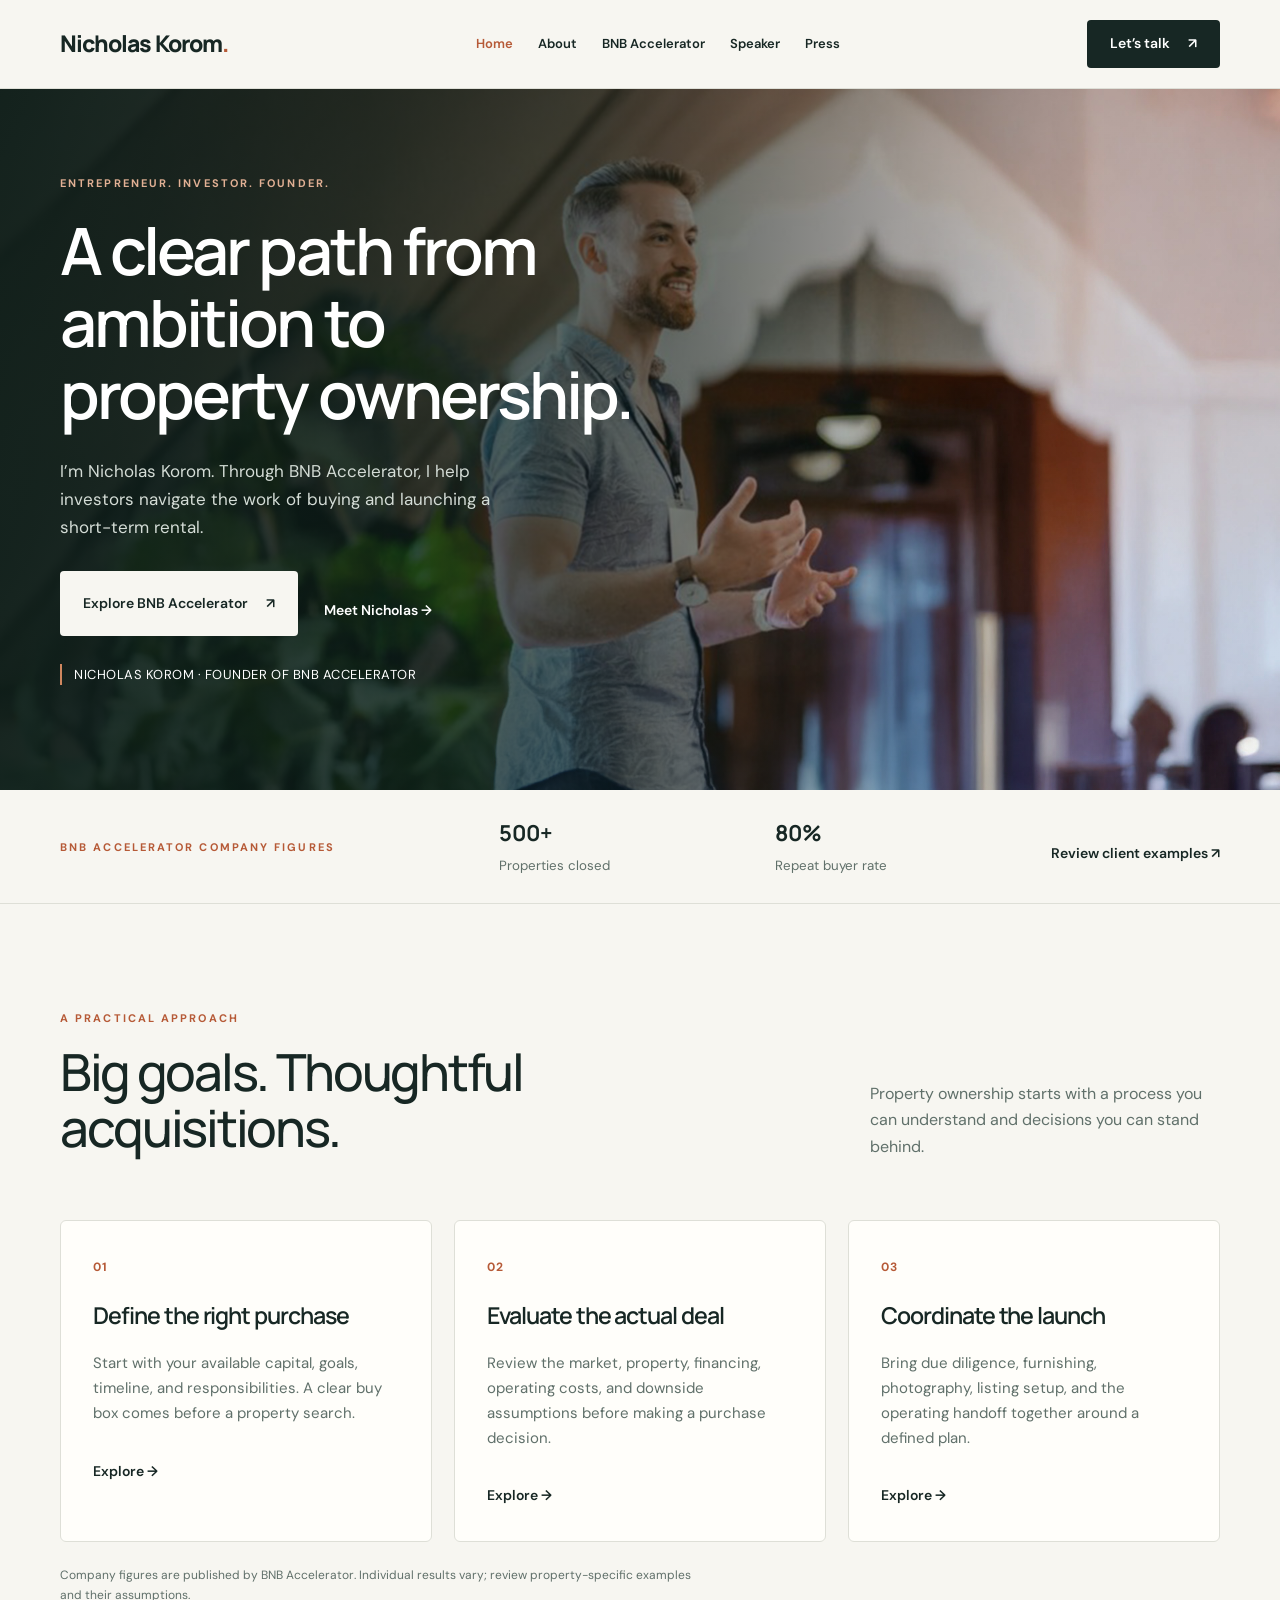
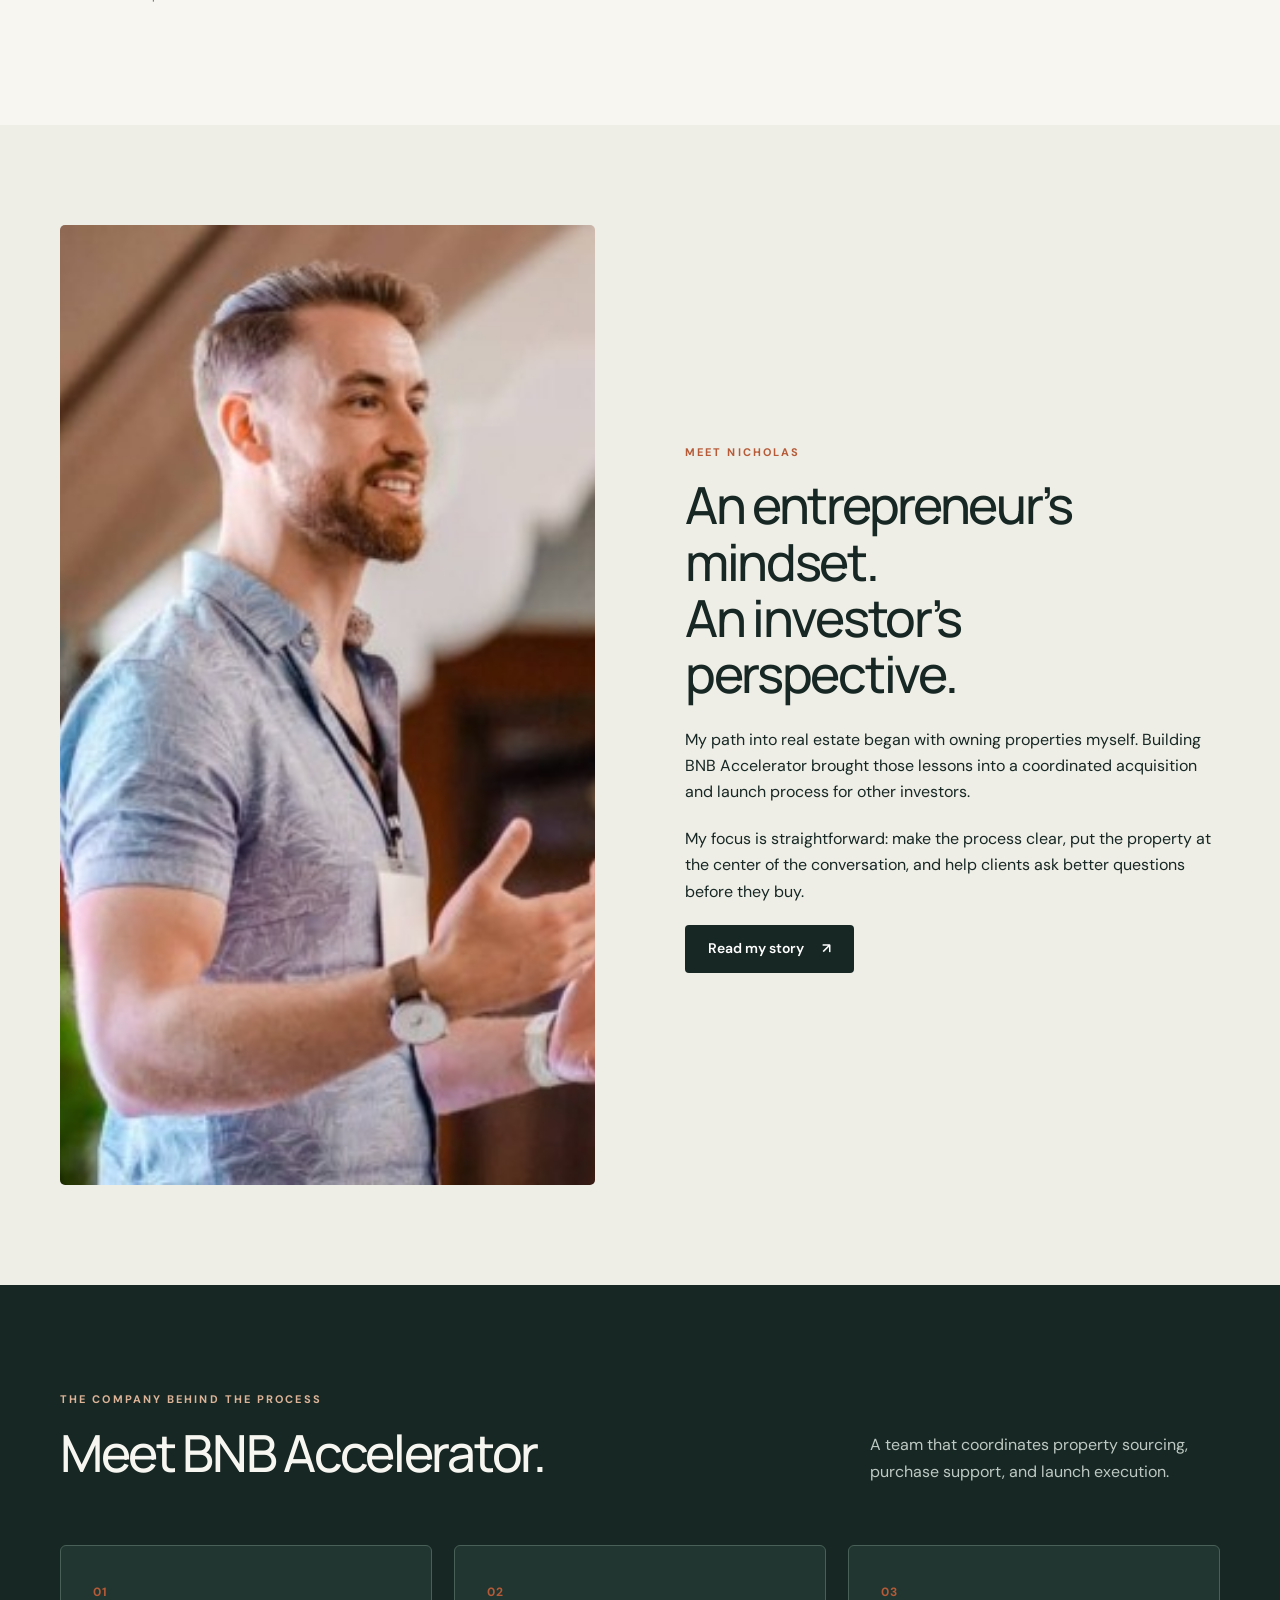
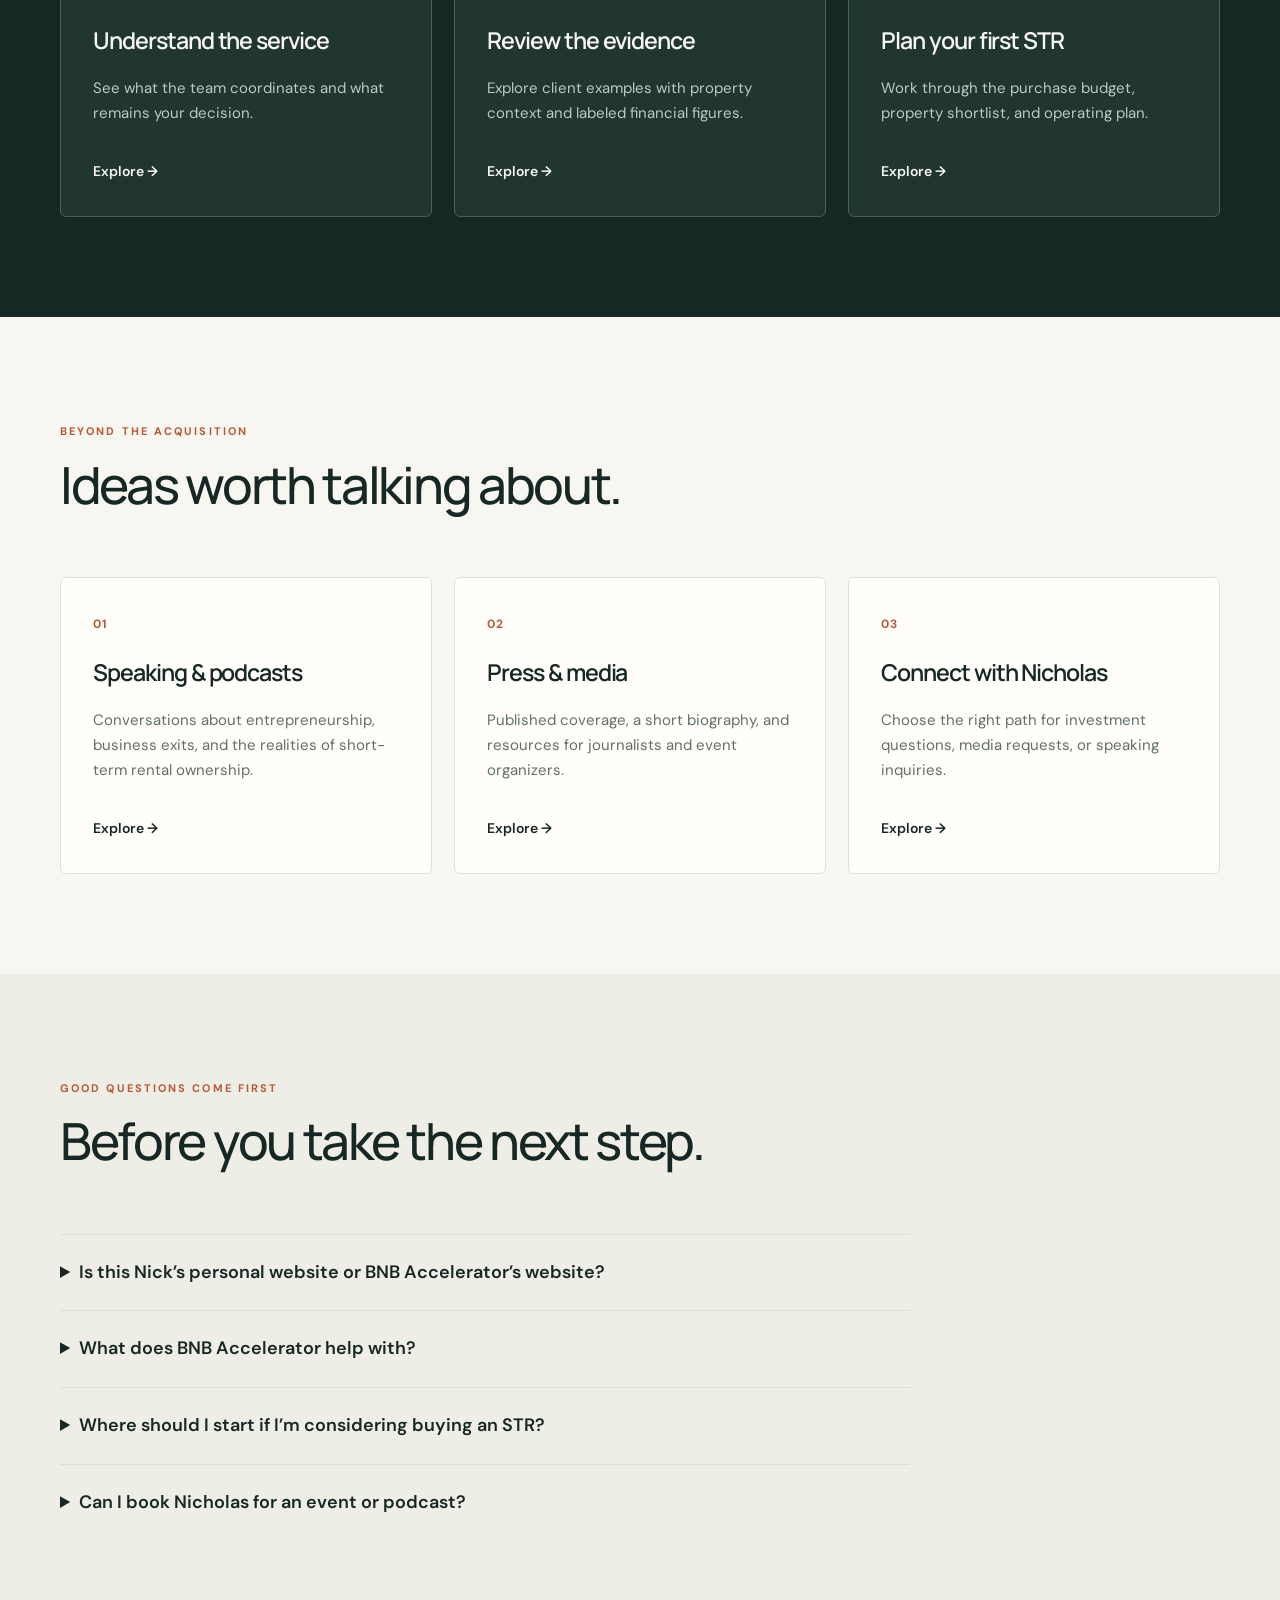
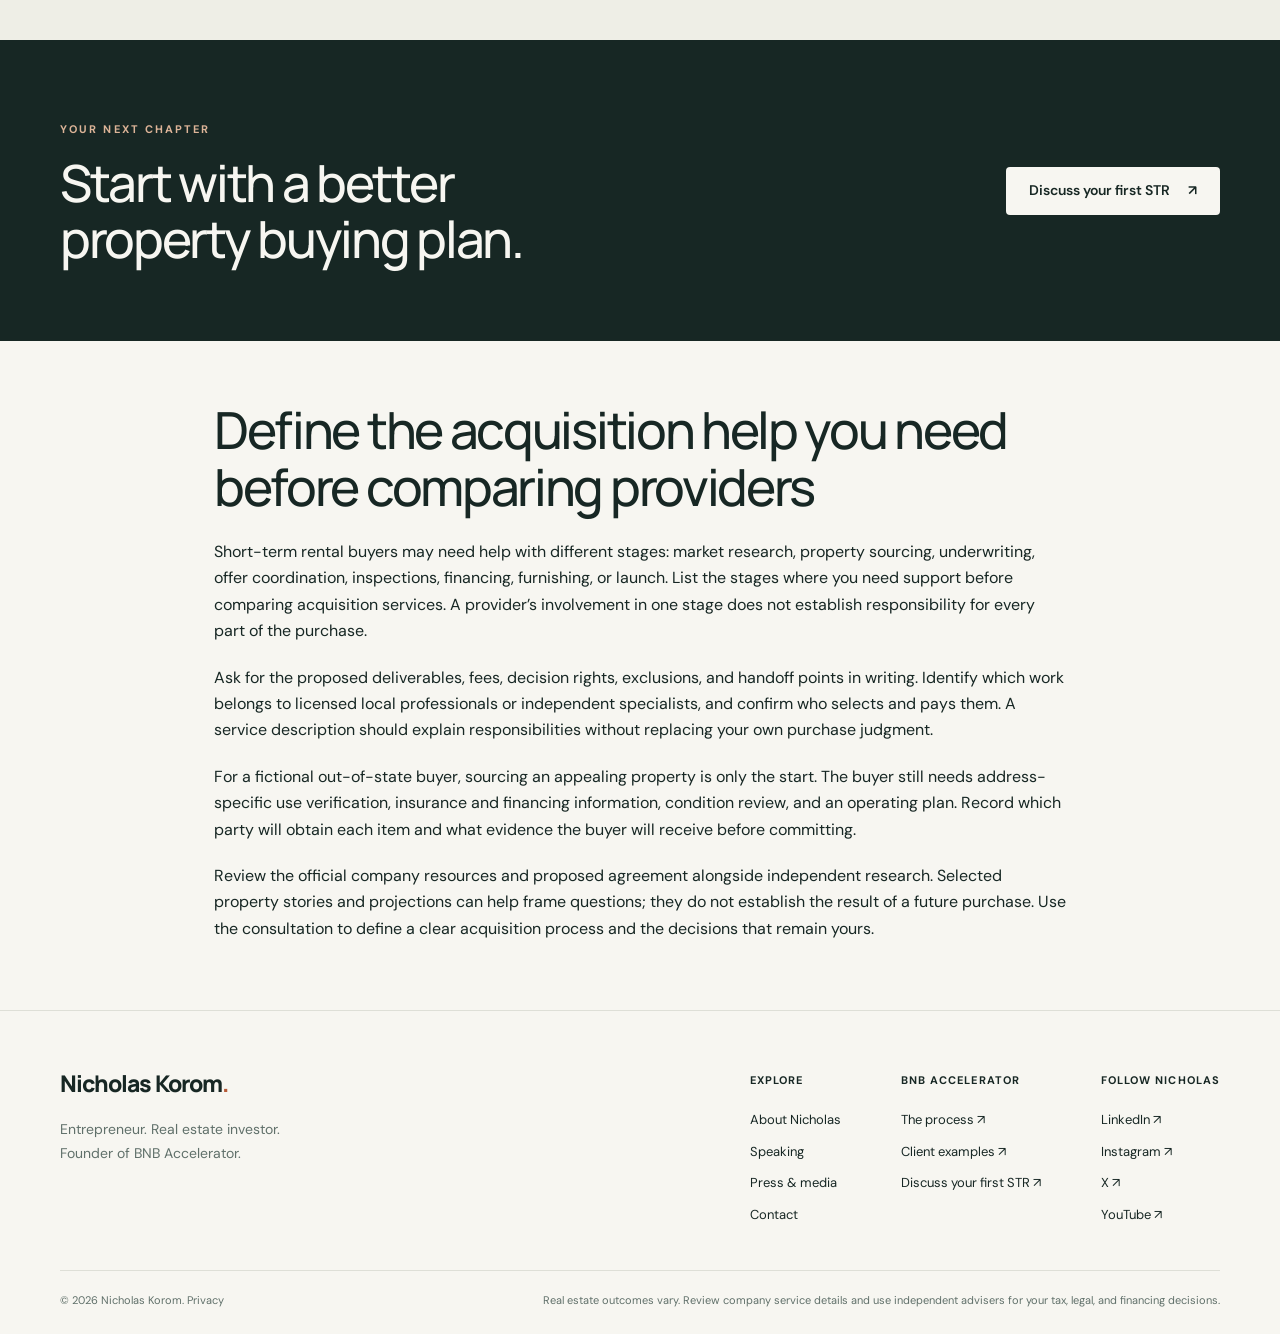
==== commit 52c453a9: "Add focused guidance for service research and preparation" ====
--- a/index.html
+++ b/index.html
@@ -1 +1 @@
-<!doctype html><html lang="en"><head><meta charset="utf-8"><meta name="viewport" content="width=device-width,initial-scale=1"><title>Nicholas Korom | Founder of BNB Accelerator</title><meta name="description" content="Meet Nicholas Korom, entrepreneur, real estate investor and founder of BNB Accelerator. Explore his approach, speaking topics, and short-term rental acquisition resources."><link rel="canonical" href="https://nickkorom.vercel.app/"><meta property="og:type" content="website"><meta property="og:title" content="Nicholas Korom | Founder of BNB Accelerator"><meta property="og:description" content="Meet Nicholas Korom, entrepreneur, real estate investor and founder of BNB Accelerator. Explore his approach, speaking topics, and short-term rental acquisition resources."><meta property="og:url" content="https://nickkorom.vercel.app/"><meta property="og:image" content="https://nickkorom.vercel.app/assets/nick-speaking.jpg"><meta name="twitter:card" content="summary_large_image"><meta name="theme-color" content="#172724"><link rel="icon" href="/assets/favicon.svg" type="image/svg+xml"><link rel="preconnect" href="https://fonts.googleapis.com"><link rel="preconnect" href="https://fonts.gstatic.com" crossorigin><link rel="stylesheet" href="/assets/site.css"><script type="application/ld+json">{"@context": "https://schema.org", "@graph": [{"@type": "Person", "@id": "https://nickkorom.vercel.app/#nicholas-korom", "name": "Nicholas Korom", "alternateName": "Nick Korom", "url": "https://nickkorom.vercel.app/", "image": "https://nickkorom.vercel.app/assets/nick-portrait.jpeg", "jobTitle": "Founder", "worksFor": {"@type": "Organization", "name": "BNB Accelerator", "url": "https://www.bnbaccelerator.com"}, "sameAs": ["https://www.linkedin.com/in/nickkorom/", "https://www.instagram.com/nicholaskorom/", "https://x.com/NicholasKorom"]}, {"@type": "WebSite", "@id": "https://nickkorom.vercel.app/#website", "name": "Nicholas Korom", "url": "https://nickkorom.vercel.app/"}, {"@type": "WebPage", "name": "Nicholas Korom | Founder of BNB Accelerator", "description": "Meet Nicholas Korom, entrepreneur, real estate investor and founder of BNB Accelerator. Explore his approach, speaking topics, and short-term rental acquisition resources.", "url": "https://nickkorom.vercel.app/", "isPartOf": {"@id": "https://nickkorom.vercel.app/#website"}, "about": {"@id": "https://nickkorom.vercel.app/#nicholas-korom"}}]}</script></head><body><a class="skip" href="#main">Skip to content</a><header><div class="wrap"><a class="brand" href="/">Nicholas Korom<span>.</span></a><nav aria-label="Main navigation"><a href="/" aria-current="page">Home</a><a href="/about/" >About</a><a href="/bnb-accelerator/" >BNB Accelerator</a><a href="/speaker/" >Speaker</a><a href="/press-media/" >Press</a></nav><a class="btn " href="/contact/">Let’s talk <span aria-hidden="true">↗</span></a><details class="mobile-menu"><summary>Menu ☰</summary><nav aria-label="Mobile navigation"><a href="/" aria-current="page">Home</a><a href="/about/" >About</a><a href="/bnb-accelerator/" >BNB Accelerator</a><a href="/speaker/" >Speaker</a><a href="/press-media/" >Press</a><a href="/contact/">Contact</a></nav></details></div></header><main id="main"><section class="hero"><img src="/assets/nick-speaking.jpg" width="1920" height="1080" alt="Nicholas Korom speaking about entrepreneurship and real estate" fetchpriority="high"><div class="wrap"><div class="hero-copy"><span class="eyebrow">Entrepreneur. Investor. Founder.</span><h1>A clear path from<br>ambition to<br>property ownership.</h1><p>I’m Nicholas Korom. Through BNB Accelerator, I help investors navigate the work of buying and launching a short-term rental.</p><div class="actions"><a class="btn light" href="/bnb-accelerator/">Explore BNB Accelerator <span aria-hidden="true">↗</span></a><a class="text-link" href="/about/">Meet Nicholas →</a></div><p class="name">NICHOLAS KOROM · FOUNDER OF BNB ACCELERATOR</p></div></div></section><div class="proof-bar"><div class="wrap"><span class="eyebrow label">BNB Accelerator company figures</span><div><strong>500+</strong><br><small>Properties closed</small></div><div><strong>80%</strong><br><small>Repeat buyer rate</small></div><a class="text-link" href="https://www.bnbaccelerator.com/case-studies/">Review client examples ↗</a></div></div><section class="section "><div class="wrap"><div class="section-title"><div><span class="eyebrow">A practical approach</span><h2>Big goals. Thoughtful acquisitions.</h2></div><p>Property ownership starts with a process you can understand and decisions you can stand behind.</p></div><div class="grid"><article class="card"><span class="num">01</span><h3>Define the right purchase</h3><p>Start with your available capital, goals, timeline, and responsibilities. A clear buy box comes before a property search.</p><a class=text-link href=https://www.bnbaccelerator.com/how-it-works/>Explore →</a></article><article class="card"><span class="num">02</span><h3>Evaluate the actual deal</h3><p>Review the market, property, financing, operating costs, and downside assumptions before making a purchase decision.</p><a class=text-link href=https://www.bnbaccelerator.com/case-studies/>Explore →</a></article><article class="card"><span class="num">03</span><h3>Coordinate the launch</h3><p>Bring due diligence, furnishing, photography, listing setup, and the operating handoff together around a defined plan.</p><a class=text-link href=https://www.bnbaccelerator.com/how-it-works/>Explore →</a></article></div><p class="small-note" style="margin-top:24px">Company figures are published by BNB Accelerator. Individual results vary; review property-specific examples and their assumptions.</p></div></section><section class="section alt"><div class="wrap"><div class="split"><img class="portrait" src="/assets/nick-portrait.jpeg" width="768" height="960" loading="lazy" alt="Portrait of Nicholas Korom"><div><span class="eyebrow">Meet Nicholas</span><h2>An entrepreneur’s mindset.<br>An investor’s perspective.</h2><p>My path into real estate began with owning properties myself. Building BNB Accelerator brought those lessons into a coordinated acquisition and launch process for other investors.</p><p>My focus is straightforward: make the process clear, put the property at the center of the conversation, and help clients ask better questions before they buy.</p><a class="btn " href="/about/">Read my story <span aria-hidden="true">↗</span></a></div></div></div></section><section class="section dark"><div class="wrap"><div class="section-title"><div><span class="eyebrow">The company behind the process</span><h2>Meet BNB Accelerator.</h2></div><p>A team that coordinates property sourcing, purchase support, and launch execution.</p></div><div class="grid"><article class="card"><span class="num">01</span><h3>Understand the service</h3><p>See what the team coordinates and what remains your decision.</p><a class=text-link href=https://www.bnbaccelerator.com/how-it-works/>Explore →</a></article><article class="card"><span class="num">02</span><h3>Review the evidence</h3><p>Explore client examples with property context and labeled financial figures.</p><a class=text-link href=https://www.bnbaccelerator.com/case-studies/>Explore →</a></article><article class="card"><span class="num">03</span><h3>Plan your first STR</h3><p>Work through the purchase budget, property shortlist, and operating plan.</p><a class=text-link href=https://www.bnbaccelerator.com/buy-short-term-rental/>Explore →</a></article></div></div></section><section class="section "><div class="wrap"><div class="section-title"><div><span class="eyebrow">Beyond the acquisition</span><h2>Ideas worth talking about.</h2></div><p></p></div><div class="grid"><article class="card"><span class="num">01</span><h3>Speaking & podcasts</h3><p>Conversations about entrepreneurship, business exits, and the realities of short-term rental ownership.</p><a class=text-link href=/speaker/>Explore →</a></article><article class="card"><span class="num">02</span><h3>Press & media</h3><p>Published coverage, a short biography, and resources for journalists and event organizers.</p><a class=text-link href=/press-media/>Explore →</a></article><article class="card"><span class="num">03</span><h3>Connect with Nicholas</h3><p>Choose the right path for investment questions, media requests, or speaking inquiries.</p><a class=text-link href=/contact/>Explore →</a></article></div></div></section><section class="section alt"><div class="wrap"><div class="section-title"><div><span class="eyebrow">Good questions come first</span><h2>Before you take the next step.</h2></div><p></p></div><div class="faq"><details><summary>Is this Nick’s personal website or BNB Accelerator’s website?</summary><p>This is Nicholas Korom’s personal website. BNB Accelerator’s website contains the company service details, client examples, and application process.</p></details><details><summary>What does BNB Accelerator help with?</summary><p>The company coordinates short-term rental sourcing, purchase support, and launch execution. You provide the capital, review the analysis, and approve material decisions.</p></details><details><summary>Where should I start if I’m considering buying an STR?</summary><p>Review the company process and client examples, then discuss your available capital, goals, timing, and operating expectations with the team.</p></details><details><summary>Can I book Nicholas for an event or podcast?</summary><p>Yes. Visit the Speaker page for topic ideas and the booking inquiry path.</p></details></div></div></section><section class="cta dark"><div class="wrap"><div><span class="eyebrow">Your next chapter</span><h2>Start with a better<br>property buying plan.</h2></div><a class="btn light" href="https://www.bnbaccelerator.com/apply/">Discuss your first STR <span aria-hidden="true">↗</span></a></div></section></main><footer><div class="wrap"><div class="footer-top"><div><a class="brand" href="/">Nicholas Korom<span>.</span></a><p>Entrepreneur. Real estate investor.<br>Founder of BNB Accelerator.</p></div><div class="footer-links"><div><strong>Explore</strong><a href="/about/">About Nicholas</a><a href="/speaker/">Speaking</a><a href="/press-media/">Press & media</a><a href="/contact/">Contact</a></div><div><strong>BNB Accelerator</strong><a href="https://www.bnbaccelerator.com/how-it-works/">The process ↗</a><a href="https://www.bnbaccelerator.com/case-studies/">Client examples ↗</a><a href="https://www.bnbaccelerator.com/apply/">Discuss your first STR ↗</a></div><div><strong>Follow Nicholas</strong><a href="https://www.linkedin.com/in/nickkorom/">LinkedIn ↗</a><a href="https://www.instagram.com/nicholaskorom/">Instagram ↗</a><a href="https://x.com/NicholasKorom">X ↗</a><a href="https://www.youtube.com/@mybnbaccelerator">YouTube ↗</a></div></div></div><div class="footer-bottom"><span>© 2026 Nicholas Korom. <a href="/privacy-policy/">Privacy</a></span><span>Real estate outcomes vary. Review company service details and use independent advisers for your tax, legal, and financing decisions.</span></div></div></footer></body></html>+<!doctype html><html lang="en"><head><meta charset="utf-8"><meta name="viewport" content="width=device-width,initial-scale=1"><title>Nicholas Korom | Founder of BNB Accelerator</title><meta name="description" content="Meet Nicholas Korom, entrepreneur, real estate investor and founder of BNB Accelerator. Explore his approach, speaking topics, and short-term rental acquisition resources."><link rel="canonical" href="https://www.nickkorom.com/"><meta property="og:type" content="website"><meta property="og:title" content="Nicholas Korom | Founder of BNB Accelerator"><meta property="og:description" content="Meet Nicholas Korom, entrepreneur, real estate investor and founder of BNB Accelerator. Explore his approach, speaking topics, and short-term rental acquisition resources."><meta property="og:url" content="https://www.nickkorom.com/"><meta property="og:image" content="https://www.nickkorom.com/assets/nick-speaking.jpg"><meta name="twitter:card" content="summary_large_image"><meta name="theme-color" content="#172724"><link rel="icon" href="/assets/favicon.svg" type="image/svg+xml"><link rel="preconnect" href="https://fonts.googleapis.com"><link rel="preconnect" href="https://fonts.gstatic.com" crossorigin><link rel="stylesheet" href="/assets/site.css"><script type="application/ld+json">{"@context": "https://schema.org", "@graph": [{"@type": "Person", "@id": "https://www.nickkorom.com/#nicholas-korom", "name": "Nicholas Korom", "alternateName": "Nick Korom", "url": "https://www.nickkorom.com/", "image": "https://www.nickkorom.com/assets/nick-portrait.jpeg", "jobTitle": "Founder", "worksFor": {"@type": "Organization", "name": "BNB Accelerator", "url": "https://www.bnbaccelerator.com"}, "sameAs": ["https://www.linkedin.com/in/nickkorom/", "https://www.instagram.com/nicholaskorom/", "https://x.com/NicholasKorom"]}, {"@type": "WebSite", "@id": "https://www.nickkorom.com/#website", "name": "Nicholas Korom", "url": "https://www.nickkorom.com/"}, {"@type": "WebPage", "name": "Nicholas Korom | Founder of BNB Accelerator", "description": "Meet Nicholas Korom, entrepreneur, real estate investor and founder of BNB Accelerator. Explore his approach, speaking topics, and short-term rental acquisition resources.", "url": "https://www.nickkorom.com/", "isPartOf": {"@id": "https://www.nickkorom.com/#website"}, "about": {"@id": "https://www.nickkorom.com/#nicholas-korom"}}]}</script></head><body><a class="skip" href="#main">Skip to content</a><header><div class="wrap"><a class="brand" href="/">Nicholas Korom<span>.</span></a><nav aria-label="Main navigation"><a href="/" aria-current="page">Home</a><a href="/about/" >About</a><a href="/bnb-accelerator/" >BNB Accelerator</a><a href="/speaker/" >Speaker</a><a href="/press-media/" >Press</a></nav><a class="btn " href="/contact/">Let’s talk <span aria-hidden="true">↗</span></a><details class="mobile-menu"><summary>Menu ☰</summary><nav aria-label="Mobile navigation"><a href="/" aria-current="page">Home</a><a href="/about/" >About</a><a href="/bnb-accelerator/" >BNB Accelerator</a><a href="/speaker/" >Speaker</a><a href="/press-media/" >Press</a><a href="/contact/">Contact</a></nav></details></div></header><main id="main"><section class="hero"><img src="/assets/nick-speaking.jpg" width="1920" height="1080" alt="Nicholas Korom speaking about entrepreneurship and real estate" fetchpriority="high"><div class="wrap"><div class="hero-copy"><span class="eyebrow">Entrepreneur. Investor. Founder.</span><h1>A clear path from<br>ambition to<br>property ownership.</h1><p>I’m Nicholas Korom. Through BNB Accelerator, I help investors navigate the work of buying and launching a short-term rental.</p><div class="actions"><a class="btn light" href="/bnb-accelerator/">Explore BNB Accelerator <span aria-hidden="true">↗</span></a><a class="text-link" href="/about/">Meet Nicholas →</a></div><p class="name">NICHOLAS KOROM · FOUNDER OF BNB ACCELERATOR</p></div></div></section><div class="proof-bar"><div class="wrap"><span class="eyebrow label">BNB Accelerator company figures</span><div><strong>500+</strong><br><small>Properties closed</small></div><div><strong>80%</strong><br><small>Repeat buyer rate</small></div><a class="text-link" href="https://www.bnbaccelerator.com/case-studies/">Review client examples ↗</a></div></div><section class="section "><div class="wrap"><div class="section-title"><div><span class="eyebrow">A practical approach</span><h2>Big goals. Thoughtful acquisitions.</h2></div><p>Property ownership starts with a process you can understand and decisions you can stand behind.</p></div><div class="grid"><article class="card"><span class="num">01</span><h3>Define the right purchase</h3><p>Start with your available capital, goals, timeline, and responsibilities. A clear buy box comes before a property search.</p><a class=text-link href=https://www.bnbaccelerator.com/how-it-works/>Explore →</a></article><article class="card"><span class="num">02</span><h3>Evaluate the actual deal</h3><p>Review the market, property, financing, operating costs, and downside assumptions before making a purchase decision.</p><a class=text-link href=https://www.bnbaccelerator.com/case-studies/>Explore →</a></article><article class="card"><span class="num">03</span><h3>Coordinate the launch</h3><p>Bring due diligence, furnishing, photography, listing setup, and the operating handoff together around a defined plan.</p><a class=text-link href=https://www.bnbaccelerator.com/how-it-works/>Explore →</a></article></div><p class="small-note" style="margin-top:24px">Company figures are published by BNB Accelerator. Individual results vary; review property-specific examples and their assumptions.</p></div></section><section class="section alt"><div class="wrap"><div class="split"><img class="portrait" src="/assets/nick-portrait.jpeg" width="768" height="960" loading="lazy" alt="Portrait of Nicholas Korom"><div><span class="eyebrow">Meet Nicholas</span><h2>An entrepreneur’s mindset.<br>An investor’s perspective.</h2><p>My path into real estate began with owning properties myself. Building BNB Accelerator brought those lessons into a coordinated acquisition and launch process for other investors.</p><p>My focus is straightforward: make the process clear, put the property at the center of the conversation, and help clients ask better questions before they buy.</p><a class="btn " href="/about/">Read my story <span aria-hidden="true">↗</span></a></div></div></div></section><section class="section dark"><div class="wrap"><div class="section-title"><div><span class="eyebrow">The company behind the process</span><h2>Meet BNB Accelerator.</h2></div><p>A team that coordinates property sourcing, purchase support, and launch execution.</p></div><div class="grid"><article class="card"><span class="num">01</span><h3>Understand the service</h3><p>See what the team coordinates and what remains your decision.</p><a class=text-link href=https://www.bnbaccelerator.com/how-it-works/>Explore →</a></article><article class="card"><span class="num">02</span><h3>Review the evidence</h3><p>Explore client examples with property context and labeled financial figures.</p><a class=text-link href=https://www.bnbaccelerator.com/case-studies/>Explore →</a></article><article class="card"><span class="num">03</span><h3>Plan your first STR</h3><p>Work through the purchase budget, property shortlist, and operating plan.</p><a class=text-link href=https://www.bnbaccelerator.com/buy-short-term-rental/>Explore →</a></article></div></div></section><section class="section "><div class="wrap"><div class="section-title"><div><span class="eyebrow">Beyond the acquisition</span><h2>Ideas worth talking about.</h2></div><p></p></div><div class="grid"><article class="card"><span class="num">01</span><h3>Speaking & podcasts</h3><p>Conversations about entrepreneurship, business exits, and the realities of short-term rental ownership.</p><a class=text-link href=/speaker/>Explore →</a></article><article class="card"><span class="num">02</span><h3>Press & media</h3><p>Published coverage, a short biography, and resources for journalists and event organizers.</p><a class=text-link href=/press-media/>Explore →</a></article><article class="card"><span class="num">03</span><h3>Connect with Nicholas</h3><p>Choose the right path for investment questions, media requests, or speaking inquiries.</p><a class=text-link href=/contact/>Explore →</a></article></div></div></section><section class="section alt"><div class="wrap"><div class="section-title"><div><span class="eyebrow">Good questions come first</span><h2>Before you take the next step.</h2></div><p></p></div><div class="faq"><details><summary>Is this Nick’s personal website or BNB Accelerator’s website?</summary><p>This is Nicholas Korom’s personal website. BNB Accelerator’s website contains the company service details, client examples, and application process.</p></details><details><summary>What does BNB Accelerator help with?</summary><p>The company coordinates short-term rental sourcing, purchase support, and launch execution. You provide the capital, review the analysis, and approve material decisions.</p></details><details><summary>Where should I start if I’m considering buying an STR?</summary><p>Review the company process and client examples, then discuss your available capital, goals, timing, and operating expectations with the team.</p></details><details><summary>Can I book Nicholas for an event or podcast?</summary><p>Yes. Visit the Speaker page for topic ideas and the booking inquiry path.</p></details></div></div></section><section class="cta dark"><div class="wrap"><div><span class="eyebrow">Your next chapter</span><h2>Start with a better<br>property buying plan.</h2></div><a class="btn light" href="https://www.bnbaccelerator.com/apply/">Discuss your first STR <span aria-hidden="true">↗</span></a></div></section><!-- practical-depth:start --><section class="section practical-depth" aria-labelledby="practical-depth-title" style="padding:48px 0"><div class="container wrap" style="max-width:900px;margin:0 auto;padding:0 24px"><h2 id="practical-depth-title">Define the acquisition help you need before comparing providers</h2><p>Short-term rental buyers may need help with different stages: market research, property sourcing, underwriting, offer coordination, inspections, financing, furnishing, or launch. List the stages where you need support before comparing acquisition services. A provider’s involvement in one stage does not establish responsibility for every part of the purchase.</p><p>Ask for the proposed deliverables, fees, decision rights, exclusions, and handoff points in writing. Identify which work belongs to licensed local professionals or independent specialists, and confirm who selects and pays them. A service description should explain responsibilities without replacing your own purchase judgment.</p><p>For a fictional out-of-state buyer, sourcing an appealing property is only the start. The buyer still needs address-specific use verification, insurance and financing information, condition review, and an operating plan. Record which party will obtain each item and what evidence the buyer will receive before committing.</p><p>Review the official company resources and proposed agreement alongside independent research. Selected property stories and projections can help frame questions; they do not establish the result of a future purchase. Use the consultation to define a clear acquisition process and the decisions that remain yours.</p></div></section><!-- practical-depth:end --></main><footer><div class="wrap"><div class="footer-top"><div><a class="brand" href="/">Nicholas Korom<span>.</span></a><p>Entrepreneur. Real estate investor.<br>Founder of BNB Accelerator.</p></div><div class="footer-links"><div><strong>Explore</strong><a href="/about/">About Nicholas</a><a href="/speaker/">Speaking</a><a href="/press-media/">Press & media</a><a href="/contact/">Contact</a></div><div><strong>BNB Accelerator</strong><a href="https://www.bnbaccelerator.com/how-it-works/">The process ↗</a><a href="https://www.bnbaccelerator.com/case-studies/">Client examples ↗</a><a href="https://www.bnbaccelerator.com/apply/">Discuss your first STR ↗</a></div><div><strong>Follow Nicholas</strong><a href="https://www.linkedin.com/in/nickkorom/">LinkedIn ↗</a><a href="https://www.instagram.com/nicholaskorom/">Instagram ↗</a><a href="https://x.com/NicholasKorom">X ↗</a><a href="https://www.youtube.com/@mybnbaccelerator">YouTube ↗</a></div></div></div><div class="footer-bottom"><span>© 2026 Nicholas Korom. <a href="/privacy-policy/">Privacy</a></span><span>Real estate outcomes vary. Review company service details and use independent advisers for your tax, legal, and financing decisions.</span></div></div></footer></body></html>
